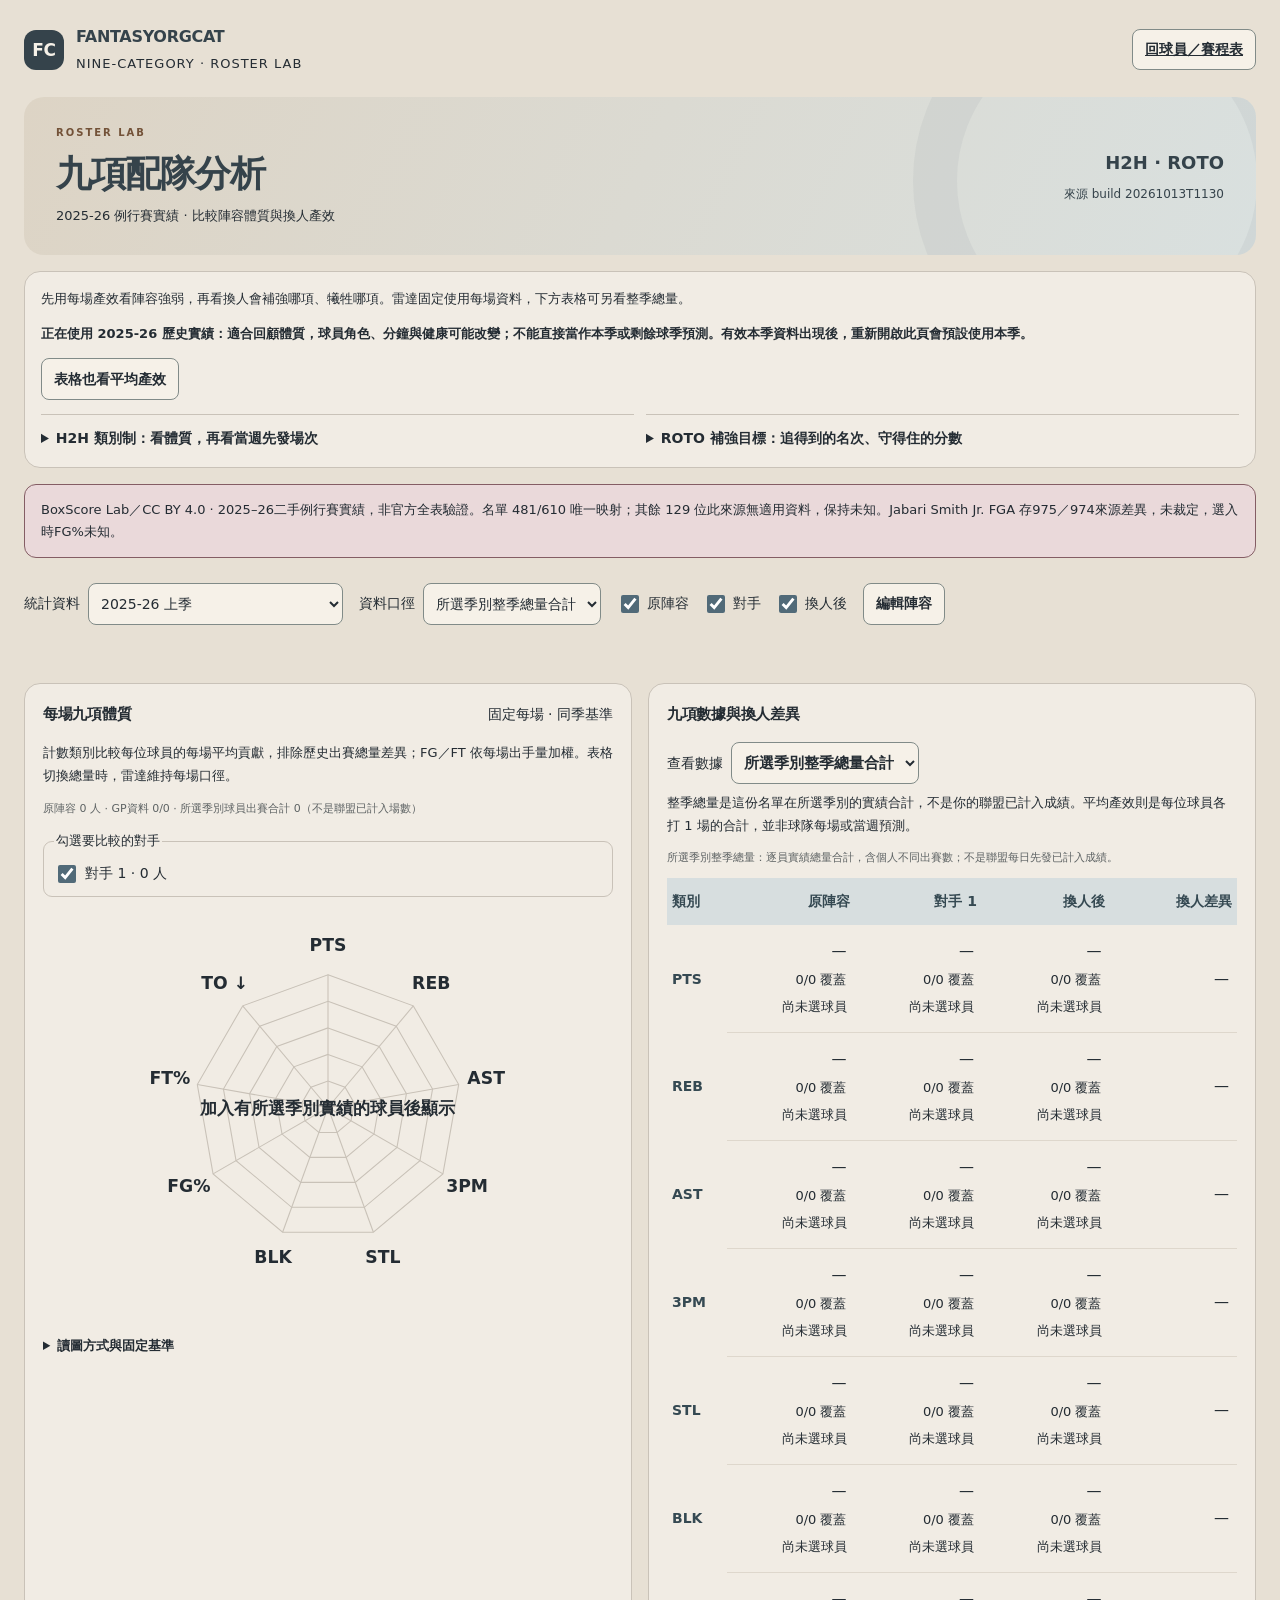
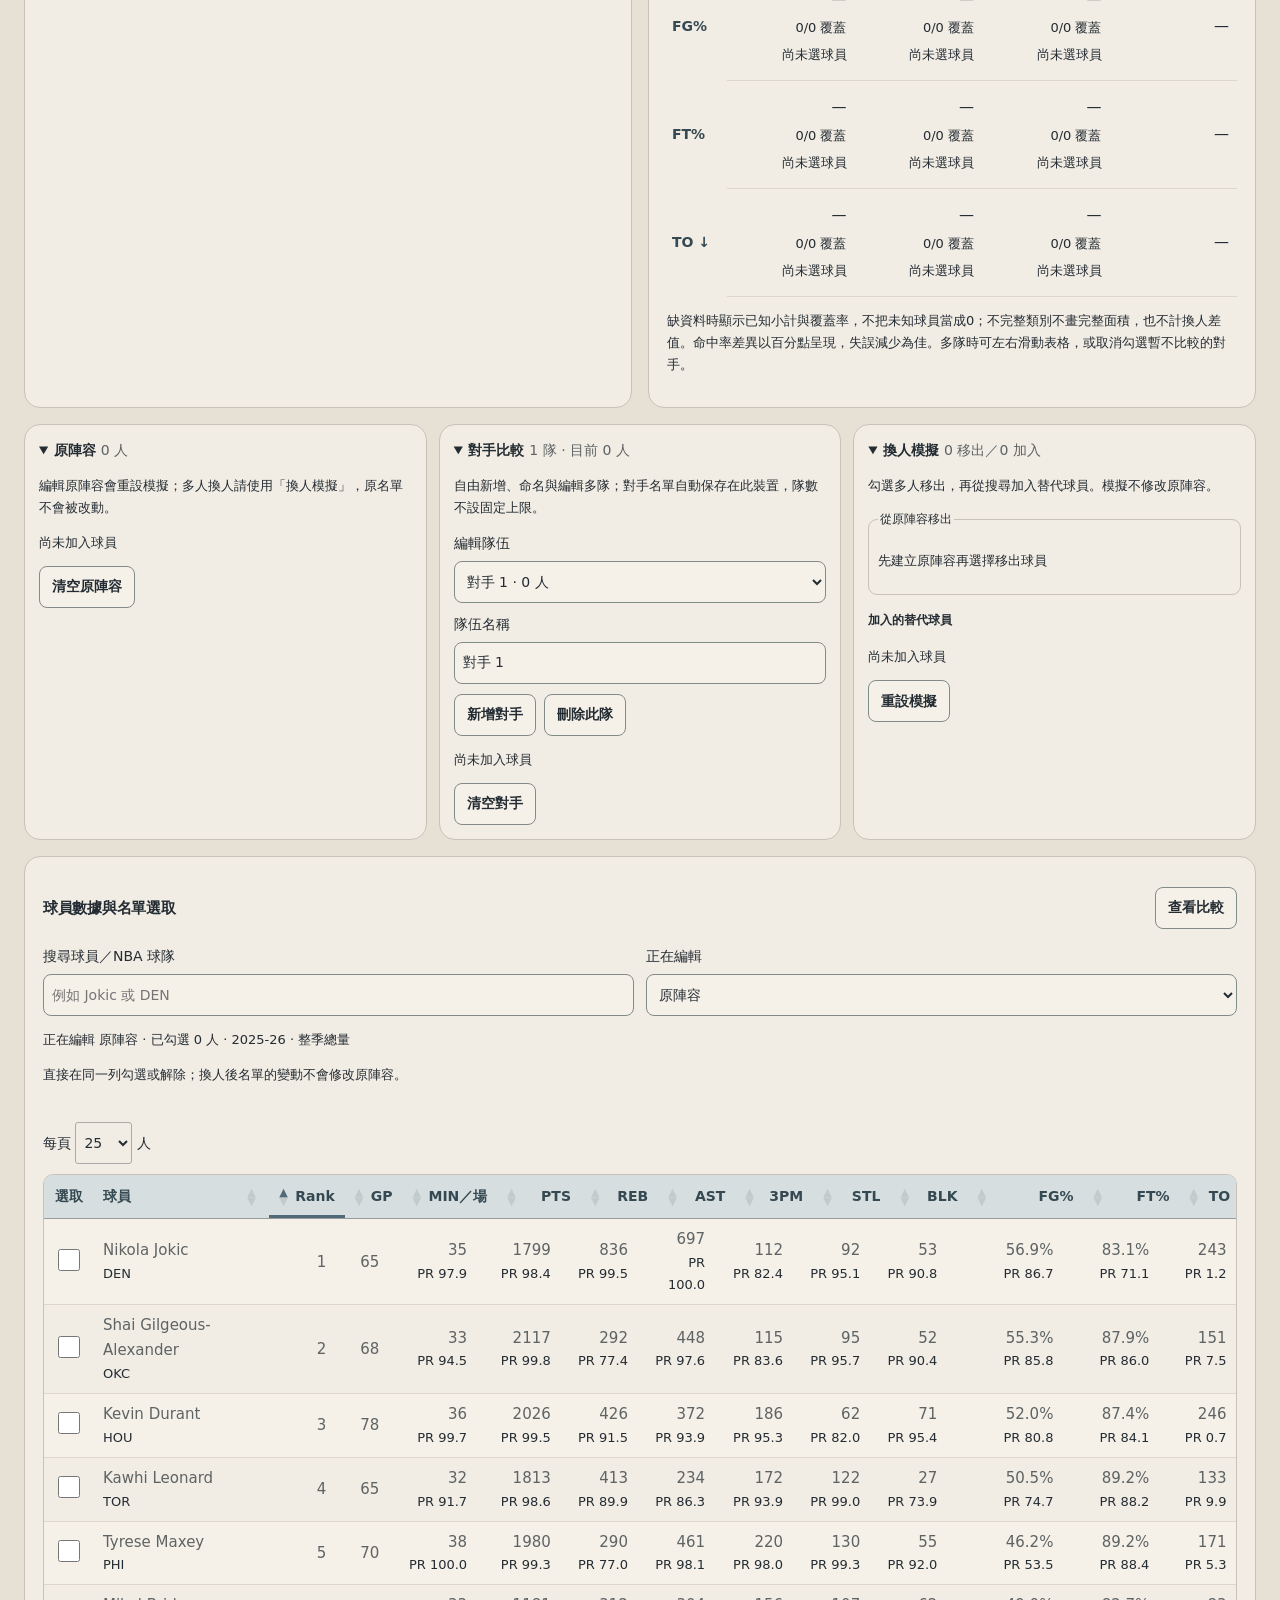
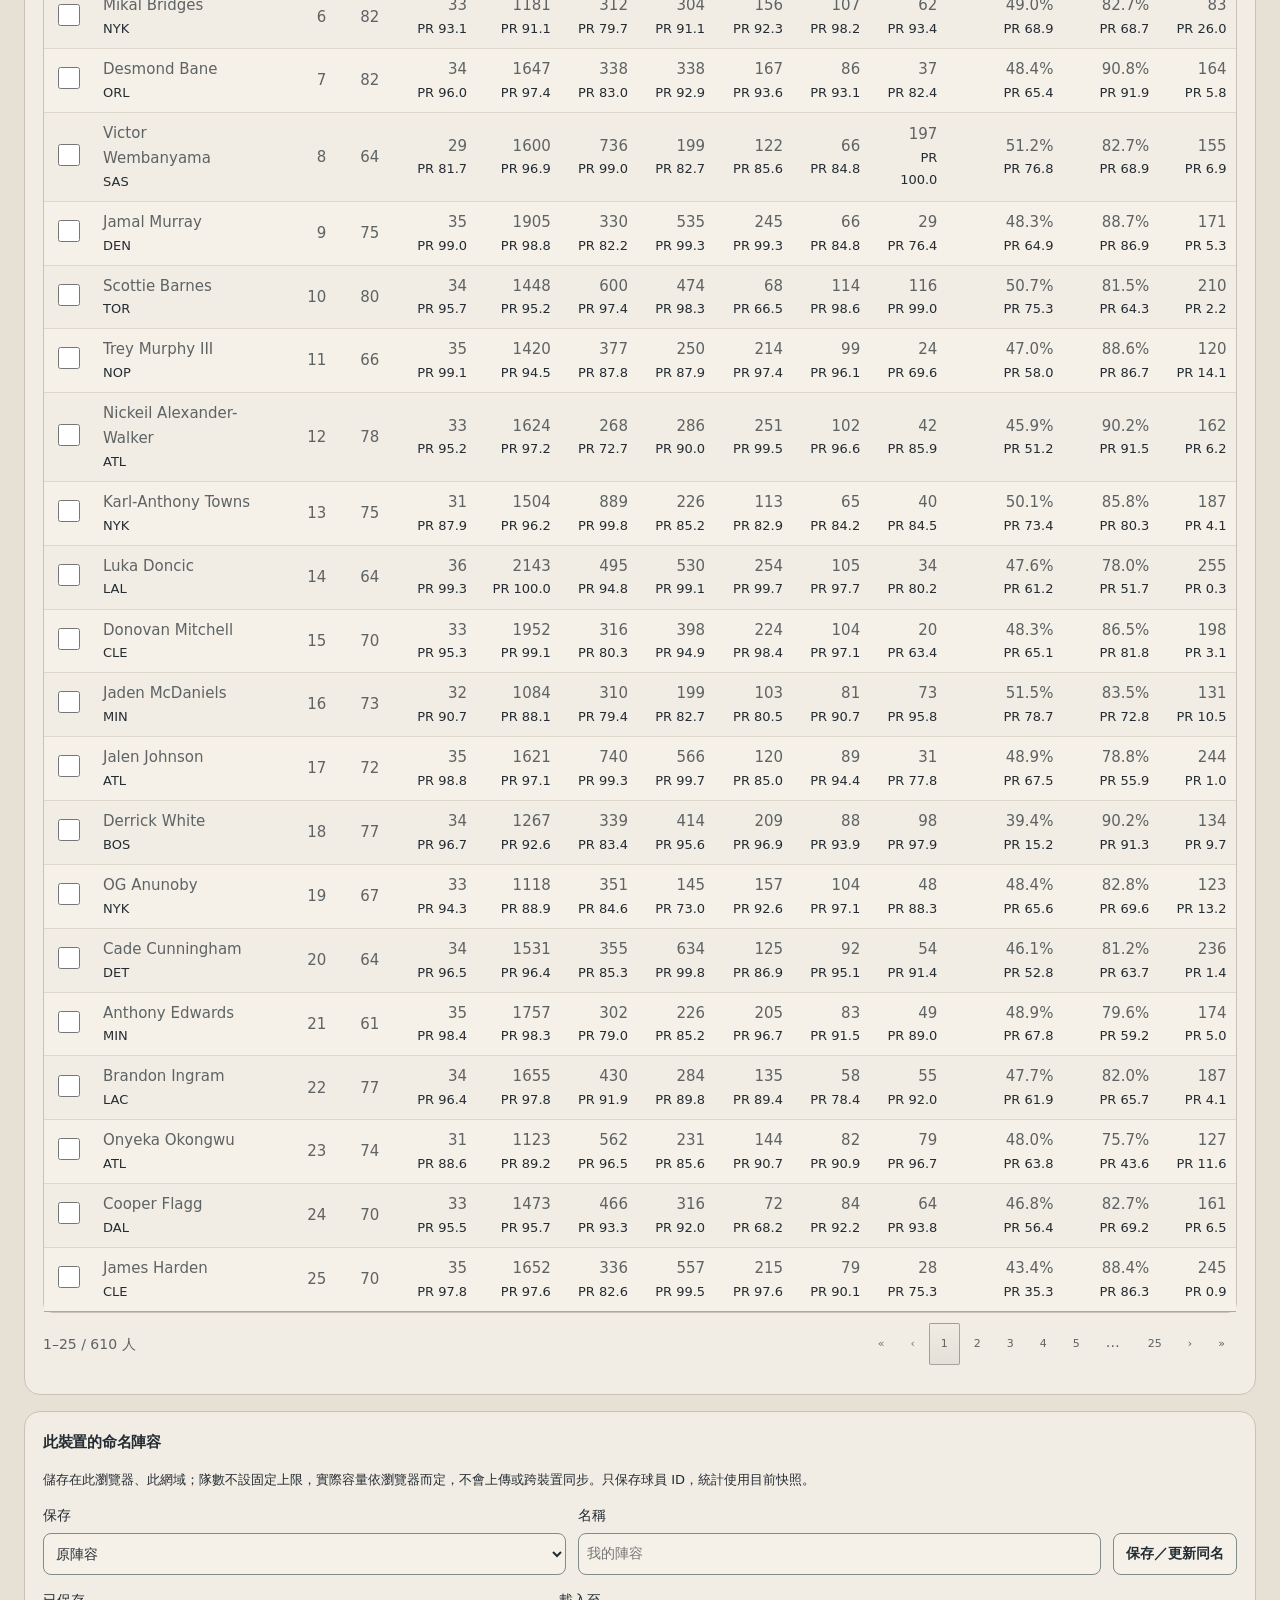
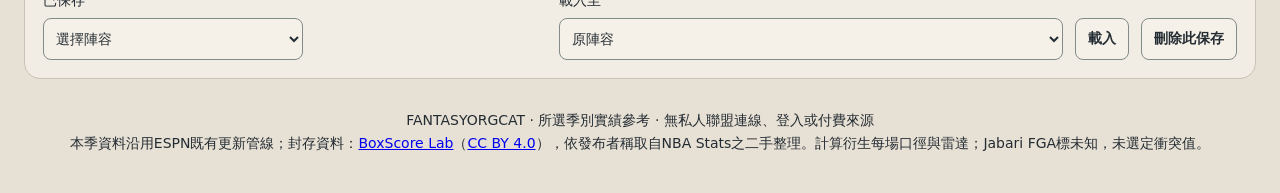
==== roto.html @ 3e36ef76 "Make nine-category roster analysis shared by H2H and ROTO" ====
<!DOCTYPE html>
<html lang="zh-Hant">
<head>
<meta charset="utf-8"><meta name="viewport" content="width=device-width,initial-scale=1">
<meta http-equiv="Content-Security-Policy" content="default-src 'none'; script-src 'self'; style-src 'self'; img-src data:; connect-src 'none'; base-uri 'none'; form-action 'none'">
<title>九項配隊分析 · FantasyOrgCat</title>
<link rel="stylesheet" href="dashboard.css"><link rel="stylesheet" href="roto.css">
<link rel="stylesheet" type="text/css" href="assets/datatables-2.3.7.min.css" integrity="sha384-iRTWPXZquQySBE9K96fgJXUIrnm8TpdtPAbiCNR+qjpP24qFZw9PHFA91JtWy7Ul">
<script type="text/javascript" charset="utf8" src="assets/jquery-3.7.1.min.js" integrity="sha384-1H217gwSVyLSIfaLxHbE7dRb3v4mYCKbpQvzx0cegeju1MVsGrX5xXxAvs/HgeFs" defer></script>
<script type="text/javascript" charset="utf8" src="assets/datatables-2.3.7.min.js" integrity="sha384-Lo2E+ASlyar6zUXt6sPEy5uaDGtDGHXo300rohaW4/AV26JdoLBT9zhcOhV8BtL8" defer></script>
<script src="roto_data.js" defer></script><script src="roto_core.js" defer></script><script src="roto.js" defer></script>
</head>
<body class="roto-page"><main class="container">
<header class="appbar"><a class="brand home-link" href="index.html"><span class="brand-mark">FC</span><span>FANTASYORGCAT<small>NINE-CATEGORY · ROSTER LAB</small></span></a><a href="index.html" class="btn-stat">回球員／賽程表</a></header>
<section class="hero"><div><div class="eyebrow">ROSTER LAB</div><h1>九項配隊分析</h1><p id="period-label">所選季別例行賽實績 · 比較陣容體質與換人產效</p></div><div class="hero-meta"><strong>H2H · ROTO</strong><span id="snapshot-label"></span></div></section>
<section class="analysis-guide" aria-label="H2H 與 ROTO 使用方式"><p>先用每場產效看陣容強弱，再看換人會補強哪項、犧牲哪項。雷達固定使用每場資料，下方表格可另看整季總量。</p><p id="season-context"></p><button id="compare-efficiency" class="btn-stat">表格也看平均產效</button><div class="format-guides"><details><summary>H2H 類別制：看體質，再看當週先發場次</summary><p>平均產效適合找想贏的類別與換人方向。判斷當週勝負，還要依每位球員可排進每日先發的場次累計；FG／FT 必須先累計命中與出手再計算。本頁尚未計算當週先發、賽程與傷停影響。</p></details><details><summary>ROTO 補強目標：追得到的名次、守得住的分數</summary><p>先找「距上一名很近」或「領先下一名很少」的類別，再用換人平均產效評估補強與代價；若聯盟有場次上限，也要看剩餘可計入的先發場數。</p><p>要計算可增加幾分，需要同一時間點的全聯盟各隊累計、FGM／FGA／FTM／FTA，以及剩餘先發場次假設。目前此頁可比較換人方向，尚未提供聯盟名次與 ROTO 積分估算。直接填入聯盟已計入總量即可作為起點，之後估算剩餘先發，無須先重建每日歷史。</p></details></div></section>
<p id="data-warning" class="data-warning" role="status" hidden></p>
<section class="roto-toolbar" aria-label="比較設定"><label>統計資料 <select id="data-period"></select></label><label>資料口徑 <select id="mode"><option value="totals">所選季別整季總量合計</option><option value="perGame">每人 1 場合計</option></select></label><div class="layers"><label><input type="checkbox" id="show-base" checked>原陣容</label><label><input type="checkbox" id="show-opponent" checked>對手</label><label><input type="checkbox" id="show-simulation" checked>換人後</label></div><button id="edit-base" class="btn-stat">編輯陣容</button></section>
<p id="status" role="status" aria-live="polite"></p>
<div class="roto-overview"><section class="radar-card"><div class="player-heading"><h3>每場九項體質</h3><span>固定每場 · 同季基準</span></div><p>計數類別比較每位球員的每場平均貢獻，排除歷史出賽總量差異；FG／FT 依每場出手量加權。表格切換總量時，雷達維持每場口徑。</p><p id="coverage"></p><fieldset class="opponent-layers"><legend>勾選要比較的對手</legend><div id="opponent-layers"></div></fieldset><svg id="radar" viewBox="0 0 460 380" role="img" aria-labelledby="radar-title radar-description"><title id="radar-title">陣容每場九項標準化雷達</title><desc id="radar-description">未知類別留白，不用零填補；實際數據見下方比較表。</desc></svg><div id="legend" class="radar-legend"></div><details class="basis"><summary>讀圖方式與固定基準</summary><p id="basis-label"></p><p>每軸為 50 + 15 × 標準差距，截在 0–100；TO 反向，越少越外側。計數類別先將每位球員總量除以個人 GP，再取陣容成員平均，對照同季完整來源的每場基準。FG／FT 將每位球員命中與出手各除以個人 GP，再合計命中 ÷ 合計出手，不平均球員百分比。基準不隨表格單位、你選的隊伍或換人而改動。</p><p>缺資料時僅顯示已知成員，標為「已知部分」，不當成完整隊伍。這是固定所選季別實績參考尺度，並非球員百分位、真正聯盟 ROTO 積分或預測。人數不等、分鐘與出賽樣本不同時，請一併看表格及覆蓋率。</p></details></section>
<section class="differences-card"><div class="player-heading"><h3>九項數據與換人差異</h3></div><div class="table-mode"><label>查看數據 <select id="table-mode"><option value="totals">所選季別整季總量合計</option><option value="perGame">每人 1 場合計</option></select></label><p>整季總量是這份名單在所選季別的實績合計，不是你的聯盟已計入成績。平均產效則是每位球員各打 1 場的合計，並非球隊每場或當週預測。</p></div><p id="unit-note"></p><div class="category-table"><table><thead id="metrics-head"><tr><th scope="col">類別</th><th scope="col">原陣容</th><th scope="col">對手</th><th scope="col">換人後</th><th scope="col">換人差異</th></tr></thead><tbody id="metrics-body"></tbody></table></div><p class="coverage-note">缺資料時顯示已知小計與覆蓋率，不把未知球員當成0；不完整類別不畫完整面積，也不計換人差值。命中率差異以百分點呈現，失誤減少為佳。多隊時可左右滑動表格，或取消勾選暫不比較的對手。</p></section></div>
<div class="roster-editors">
<details id="base-editor" class="editor" open><summary>原陣容 <span id="base-count"></span></summary><p>編輯原陣容會重設模擬；多人換人請使用「換人模擬」，原名單不會被改動。</p><div id="base-list" class="roster-list"></div><button id="clear-base" class="btn-stat">清空原陣容</button></details>
<details id="opponent-editor" class="editor" open><summary>對手比較 <span id="opponent-count"></span></summary><p>自由新增、命名與編輯多隊；對手名單自動保存在此裝置，隊數不設固定上限。</p><div class="opponent-controls"><label>編輯隊伍 <select id="active-opponent"></select></label><label>隊伍名稱 <input id="opponent-name" maxlength="80"></label><div><button id="add-opponent" class="btn-stat">新增對手</button><button id="delete-opponent" class="btn-stat">刪除此隊</button></div></div><p id="opponents-status" role="status"></p><div id="opponent-list" class="roster-list"></div><button id="clear-opponent" class="btn-stat">清空對手</button></details>
<details id="simulation-editor" class="editor" open><summary>換人模擬 <span id="simulation-count"></span></summary><p>勾選多人移出，再從搜尋加入替代球員。模擬不修改原陣容。</p><fieldset><legend>從原陣容移出</legend><div id="outgoing-list" class="roster-list"></div></fieldset><h4>加入的替代球員</h4><div id="incoming-list" class="roster-list"></div><button id="reset-simulation" class="btn-stat">重設模擬</button></details>
</div>
<section class="player-section search-panel"><div class="picker-controls"><div class="player-heading"><h3>球員數據與名單選取</h3><button id="view-roto-comparison" class="btn-stat">查看比較</button></div><div class="search-controls"><label>搜尋球員／NBA 球隊 <input type="search" id="player-search" placeholder="例如 Jokic 或 DEN" autocomplete="off"></label><label>正在編輯 <select id="add-target"><option value="base">原陣容</option><option value="opponent">對手</option><option value="incoming">換人後名單</option></select></label></div><p id="search-count"></p><p>直接在同一列勾選或解除；換人後名單的變動不會修改原陣容。</p></div><div id="search-results"><table id="roto-player-table"></table></div></section>
<section class="player-section saved-panel"><h3>此裝置的命名陣容</h3><p>儲存在此瀏覽器、此網域；隊數不設固定上限，實際容量依瀏覽器而定，不會上傳或跨裝置同步。只保存球員 ID，統計使用目前快照。</p><p id="storage-warning" role="status" hidden></p><div class="save-controls"><label>保存 <select id="save-target"><option value="base">原陣容</option><option value="opponent">對手</option><option value="simulation">換人後</option></select></label><label>名稱 <input id="roster-name" maxlength="80" placeholder="我的陣容"></label><button id="save-roster" class="btn-stat">保存／更新同名</button></div><div class="load-controls"><label>已保存 <select id="saved-rosters"><option value="">選擇陣容</option></select></label><label>載入至 <select id="load-target"><option value="base">原陣容</option><option value="opponent">目前對手</option><option value="new-opponent">新增為對手隊伍</option></select></label><button id="load-roster" class="btn-stat">載入</button><button id="delete-roster" class="btn-stat">刪除此保存</button></div></section>
<footer class="footer">FANTASYORGCAT · 所選季別實績參考 · 無私人聯盟連線、登入或付費來源<br>本季資料沿用ESPN既有更新管線；封存資料：<a href="https://www.boxscorelab.com/downloads/2025-26-player-season-totals.csv" target="_blank" rel="noopener">BoxScore Lab</a>（<a href="https://creativecommons.org/licenses/by/4.0/" target="_blank" rel="noopener">CC BY 4.0</a>），依發布者稱取自NBA Stats之二手整理。計算衍生每場口徑與雷達；Jabari FGA標未知，未選定衝突值。</footer>
</main></body></html>
---- dashboard.css ----
:root{--bg:#e7e0d4;--panel:#f1ece4;--paper:#f6f1e8;--ink:#35434b;--muted:#5e6364;--line:#c9c2b8;--control-line:#818b88;--accent:#516a78;--accent-hover:#435b69;--accent-soft:#d7e0e1;--warm-ink:#735238;--rose-ink:#845d64;--focus:#856044;--radius:16px}
*{box-sizing:border-box}html{scroll-behavior:smooth}body{margin:0;padding:24px;font-family:Inter,'Segoe UI','Microsoft JhengHei',sans-serif;color:var(--ink);background:var(--bg);font-size:14px}button,input,select{font:inherit;color:inherit}button{cursor:pointer}button:focus-visible,input:focus-visible,select:focus-visible,summary:focus-visible,a:focus-visible{outline:3px solid var(--focus);outline-offset:3px}.container{max-width:1680px;margin:auto}.appbar{display:flex;align-items:center;justify-content:space-between;gap:16px;margin-bottom:22px}.brand{display:flex;align-items:center;gap:12px;font-weight:750;letter-spacing:-.3px}.brand-mark{display:grid;place-items:center;width:40px;height:40px;border-radius:12px;background:var(--ink);color:var(--paper);font-size:17px}.brand small{display:block;color:var(--muted);font-size:11px;font-weight:500;letter-spacing:1px;margin-top:3px}.app-status{font-size:11px;color:var(--muted);text-align:right}.hero{position:relative;overflow:hidden;display:flex;justify-content:space-between;align-items:center;gap:24px;padding:28px 32px;border-radius:20px;background:linear-gradient(115deg,#ddd4c5,#d9e0df);color:var(--ink);margin-bottom:16px}.hero:after{content:'';position:absolute;right:-45px;top:-110px;width:300px;height:300px;border:44px solid #516a7812;border-radius:50%;pointer-events:none}.eyebrow{font-size:10px;letter-spacing:2px;font-weight:700;color:var(--warm-ink);text-transform:uppercase}.hero h1{font-size:clamp(25px,3vw,38px);letter-spacing:-1.3px;line-height:1.2;margin:10px 0}.hero p{color:var(--ink);margin:0;font-size:13px}.hero-meta{position:relative;z-index:1;text-align:right;white-space:nowrap;font-size:12px;color:var(--ink)}.hero-meta strong{display:block;color:var(--ink);font-size:18px;margin-bottom:7px}.metric-grid{display:grid;grid-template-columns:repeat(4,minmax(0,1fr));gap:12px;margin:16px 0}.metric-card{padding:17px 20px;background:var(--panel);border:1px solid var(--line);border-radius:var(--radius)}.metric-card span{display:block;font-size:11px;color:var(--muted);margin-bottom:8px}.metric-card strong{font-size:24px;letter-spacing:-.6px}.metric-card small{font-size:11px;color:var(--muted);margin-left:6px}.data-details{margin:12px 0 18px;border:1px solid var(--line);border-radius:12px;background:#eae4da;font-size:12px;color:var(--muted)}.data-details summary{padding:12px 16px;cursor:pointer;font-weight:600}.data-details p{padding:0 16px;line-height:1.7}.workspace-bar{position:sticky;top:0;z-index:20;display:flex;justify-content:space-between;align-items:center;gap:12px;padding:10px;background:#e7e0d4f5;border-bottom:1px solid var(--line);backdrop-filter:blur(12px);margin-bottom:16px}.tab{display:flex;gap:5px;overflow:auto}.tab button{background:transparent;border:0;white-space:nowrap;color:var(--muted);padding:12px 16px;border-radius:10px;font-size:12px;font-weight:650;transition:.15s}.tab button.active{background:var(--accent);color:var(--paper);box-shadow:0 3px 8px #516a781c}.tab button:hover{background:var(--accent-soft)}.tab button.active:hover{background:var(--accent-hover)}.filter-tools{display:flex;gap:12px;align-items:center;flex-shrink:0}.selection-label{font-size:11px;color:var(--muted)}.global-reset{background:var(--accent);border:0;color:var(--paper);padding:11px 18px;border-radius:10px;font-weight:700;font-size:12px;white-space:nowrap;box-shadow:0 3px 8px #516a781c}.global-reset:hover{background:var(--accent-hover)}.tabcontent{display:none;min-width:0}.team-section,.player-section{background:var(--panel);border:1px solid var(--line);border-radius:var(--radius);padding:18px;margin-bottom:16px;min-width:0;overflow:hidden}h3{margin:0 0 14px;font-size:15px;font-weight:700;letter-spacing:-.3px}h3 small{margin-left:10px;font-size:11px;font-weight:400;color:var(--muted)}.schedule-scroll{max-height:330px;overflow:auto;border-radius:10px;border:1px solid var(--line);background:var(--paper)}.team-section table{font-size:12px}.team-section thead{position:sticky;top:0;z-index:2}.team-row{cursor:pointer}.team-row:hover{background:#e2e8e6!important}.team-row.selected{background:var(--accent-soft)!important;box-shadow:inset 3px 0 var(--accent)}.player-heading{display:flex;align-items:center;justify-content:space-between;gap:12px;margin-bottom:16px}.player-heading h3{margin:0}.player-heading span{font-size:11px;color:var(--muted)}.controls{display:flex;flex-wrap:wrap;align-items:center;gap:6px;margin-bottom:16px;padding-bottom:15px;border-bottom:1px solid var(--line)}.btn-stat{padding:8px 12px;border:1px solid var(--control-line);background:var(--paper);color:var(--muted);border-radius:8px;font-size:11px;white-space:nowrap}.btn-stat.active{background:var(--accent-soft);color:#354d5a;border-color:var(--accent);font-weight:650}.btn-reset{margin-left:auto;padding:8px 12px;border:1px solid var(--control-line);background:var(--paper);color:var(--ink);border-radius:8px;font-size:11px}.btn-reset:hover{background:#e7dfd4}.controls>span{color:var(--muted);font-size:10px}.legend{display:flex;flex-wrap:wrap;align-items:center;gap:10px;color:var(--muted);font-size:11px;margin:14px 0}.dot{height:8px;width:8px;border-radius:50%;display:inline-block;margin-right:4px}.legend b{color:var(--ink);font-weight:600}table{width:100%;border-collapse:collapse;font-size:12px}th{background:#d7dedf;color:#354952;padding:11px 9px;text-align:left;font-size:11px;font-weight:650;white-space:nowrap}td{padding:9px 8px;border-bottom:1px solid #ded7cc;vertical-align:middle}table.dataTable tbody tr{background:var(--paper)}table.dataTable tbody tr:nth-child(even){background:var(--panel)}table.dataTable thead>tr>th{border-bottom:1px solid var(--line)}table.dataTable tbody td:first-child{min-width:140px}.matchup{min-width:64px;max-width:110px;font-size:11px;border:1px solid #35434b18;line-height:1.35!important}.matchup small{font-size:9px;font-weight:500;opacity:1}.player-section .dt-layout-row{gap:12px;font-size:11px;color:var(--muted)}div.dt-container div.dt-layout-row{margin:12px 0}div.dt-container .dt-input{border:1px solid var(--control-line);border-radius:7px;background:var(--paper);padding:7px 9px;color:var(--ink)}div.dt-container .dt-paging .dt-paging-button{border-radius:7px;font-size:11px}div.dt-container .dt-paging .dt-paging-button.current{background:var(--accent-soft);border-color:var(--accent);color:#354d5a!important}.dt-scroll{border:1px solid var(--line);border-radius:10px;overflow:hidden}.dt-scroll-body{background:var(--paper)}hr{display:none}.footer{color:var(--muted);font-size:10px;text-align:center;padding:14px}
@media(max-width:1000px){body{padding:16px}.workspace-bar{flex-wrap:wrap}.tab{width:100%}.filter-tools{width:100%;justify-content:space-between}.hero{padding:24px}.metric-card{padding:14px}.metric-card strong{font-size:20px}}
@media(max-width:600px){body{padding:10px;font-size:12px}.appbar{margin:8px 2px 16px}.brand{font-size:12px}.app-status{max-width:130px;font-size:10px}.hero{padding:22px;display:block;border-radius:16px}.hero-meta{text-align:left;margin-top:18px;font-size:11px}.hero-meta strong{display:inline;font-size:13px;margin-right:8px}.metric-grid{grid-template-columns:repeat(2,minmax(0,1fr));gap:8px}.metric-card{padding:13px 15px}.metric-card strong{font-size:21px}.workspace-bar{padding:8px 0}.tab button{padding:10px 12px}.team-section,.player-section{padding:12px;border-radius:12px}.schedule-scroll{max-height:280px}.player-heading{align-items:flex-start}.player-heading span{font-size:10px}.controls{gap:5px}.controls>span{margin-left:5px!important}.btn-stat{padding:8px 10px}.btn-reset{margin-left:0}.legend{font-size:10px;gap:7px}.selection-label{font-size:10px}.global-reset{padding:10px 15px}.data-details{margin-bottom:10px}div.dt-container div.dt-layout-row:not(.dt-layout-table){display:flex;flex-wrap:wrap;justify-content:space-between;gap:10px}div.dt-container div.dt-layout-row:not(.dt-layout-table) .dt-layout-cell{text-align:left;margin:0}.dt-search input{max-width:170px}}

.season-picker{display:flex;align-items:center;gap:8px;color:var(--muted);font-size:11px;flex-shrink:0}.season-picker select{max-width:290px;border:1px solid var(--control-line);border-radius:9px;background:var(--paper);color:var(--ink);padding:10px;font-size:11px}.season-picker select.active{border-color:var(--accent);background:var(--accent-soft)}.workspace-bar .tab{flex:1;min-width:0}.season-picker select:focus-visible{outline:3px solid var(--focus);outline-offset:2px}#season-week-heading{margin:16px 0}#season-week-empty{font-size:12px;color:var(--muted)}@media(max-width:1200px){.workspace-bar{flex-wrap:wrap}.workspace-bar .tab{flex-basis:100%}.season-picker{flex:1}}@media(max-width:600px){.season-picker{width:100%;min-width:0}.season-picker select{flex:1;min-width:0;max-width:none}}

[hidden]{display:none!important}.pick-controls{margin-top:7px;font-size:11px;color:var(--muted)}.pick-controls label{display:flex;align-items:center;gap:4px;cursor:pointer}.pick-controls input{width:15px;height:15px;accent-color:var(--accent)}#comparison-meta{font-size:11px;color:var(--muted);line-height:1.7}.comparison-scroll{overflow:auto;border:1px solid var(--line);border-radius:10px}.comparison-scroll table{min-width:1700px}.comparison-scroll small{display:block;color:var(--muted);font-size:10px}.comparison-scroll td:first-child{min-width:170px}.comparison-scroll td:first-child button{display:block;margin-top:6px}.comparison-matchup{min-width:90px}#comparison-head button{border:0;background:transparent;padding:0;color:inherit;font-weight:700}#comparison-panel select{border:1px solid var(--control-line);border-radius:8px;background:var(--paper);padding:7px}

.comparison-scroll th:first-child,.comparison-scroll td:first-child{position:sticky;left:0;background:var(--panel);z-index:1}.comparison-scroll th:first-child{background:#d7dedf;z-index:2}

.period-tools{padding:14px 16px;margin-bottom:14px;background:var(--panel);border:1px solid var(--line);border-radius:12px;font-size:12px;line-height:1.6}.period-tools p{margin:6px 0;color:var(--muted)}.period-inputs{display:flex;gap:12px;flex-wrap:wrap;align-items:end}.period-inputs label{display:grid;gap:4px;min-width:0}.period-inputs input{max-width:100%;padding:8px;border:1px solid var(--control-line);border-radius:8px;background:var(--paper);color:var(--ink)}.period-tools details{margin-top:8px}.period-tools summary{cursor:pointer;font-weight:650}.period-tools #period-error{color:#885058}.game-time{display:block;max-width:120px;font-size:10px;color:var(--muted);line-height:1.4;margin-top:4px}.period-tools #schedule-freshness{font-size:11px}.period-tools ul{padding-left:20px}.period-tools .schedule-scroll{margin-top:10px}@media(max-width:600px){.period-inputs{gap:8px}.period-inputs label{flex:1;min-width:120px}.period-tools{padding:12px}}

.workspace-bar{flex-wrap:wrap;margin-bottom:10px}.platform-switch{display:flex;gap:6px;flex-shrink:0}.platform-button{min-height:44px;padding:10px 18px;border:1px solid var(--control-line);border-radius:10px;background:var(--paper);color:var(--ink);font-size:12px;font-weight:700}.platform-button.active{background:var(--accent);border-color:var(--accent);color:var(--paper)}.platform-button:disabled{cursor:default;color:var(--muted);background:#ded9d1}.platform-button small{display:block;font-size:9px;font-weight:500}.workspace-bar .season-picker{flex:1;min-width:0}.season-picker select{flex:1;min-width:0;max-width:none;min-height:44px}.platform-note{flex-basis:100%;margin:0 2px;font-size:11px;line-height:1.5;color:var(--muted)}#schedule-extras .tab{margin:8px 0}.period-tools details:first-child{margin-top:0}#custom-period-heading{line-height:1.6}@media(max-width:600px){.platform-switch{width:100%;display:grid;grid-template-columns:repeat(3,minmax(0,1fr))}.platform-button{padding:8px}.workspace-bar .filter-tools{width:100%;min-height:44px}.platform-note{font-size:10px}.season-picker select{font-size:10px}.period-inputs button{min-height:44px}}

/* Interaction states share the muted blue palette; labels and ranks carry meaning. */
.team-games-sort{border:0;background:transparent;padding:0;min-height:28px;color:inherit;font:inherit;font-weight:650;white-space:nowrap}.team-games-sort [data-games-sort-arrow]{color:var(--accent);margin-left:4px}.team-games-sort:disabled{cursor:default;color:var(--muted)}.team-section table.dataTable thead th[aria-sort="none"]{box-shadow:none}
#comparison-head button[aria-label*="目前"]{color:var(--accent);text-decoration:underline;text-underline-offset:3px}#comparison-head button[aria-label*="目前升序"]:after{content:' ↑'}#comparison-head button[aria-label*="目前降序"]:after{content:' ↓'}
.platform-button:not(:disabled):not(.active):hover,.btn-stat:not(.active):hover{background:#e2e8e6;border-color:var(--accent)}.platform-button.active:hover{background:var(--accent-hover)}.platform-button:disabled{color:#555d62;border-style:dashed}.btn-stat.active,.season-picker select.active{box-shadow:inset 0 -2px var(--accent)}.metric-card:nth-child(2) strong{color:var(--warm-ink)}.metric-card:nth-child(4) strong{color:var(--rose-ink)}table.dataTable thead th[aria-sort]{box-shadow:inset 0 -3px var(--accent)}table.dataTable thead>tr>th.dt-ordering-asc span.dt-column-order:before,table.dataTable thead>tr>th.dt-ordering-desc span.dt-column-order:after{color:var(--accent);opacity:1}div.dt-container .dt-paging .dt-paging-button:hover{background:var(--accent)!important;border-color:var(--accent)!important;color:var(--paper)!important}div.dt-container .dt-paging .dt-paging-button.disabled{color:#555d62!important;background:transparent!important}.matchup small{color:var(--ink)}

/* Page scrolling keeps the original DataTables header below the responsive navigation. */
.player-section,.player-section .dt-scroll{overflow:visible}
.player-section .dt-scroll-head{position:sticky!important;top:var(--workspace-height,0px);z-index:10;background:#d7dedf;border-radius:9px 9px 0 0}
.schedule-scroll thead{position:sticky;top:0;z-index:2}

.roto-link{display:inline-block;color:var(--accent);font-size:11px;margin-top:4px;text-underline-offset:3px}
---- roto.css ----
.roto-page .container{max-width:1260px}.home-link{text-decoration:none;color:var(--ink)}.roto-page .hero h1{font-size:clamp(25px,4vw,36px)}.roto-page button,.roto-page select,.roto-page input:not([type=checkbox]){min-height:42px}.roto-page input,.roto-page select{border:1px solid var(--control-line);border-radius:8px;background:var(--paper);padding:8px;max-width:100%}.roto-page input[type=checkbox]{accent-color:var(--accent);width:18px;height:18px}.data-warning{padding:14px 16px;border:1px solid var(--rose-ink);border-radius:12px;background:#ead9da;color:#69444b;line-height:1.7}.roto-toolbar{display:flex;flex-wrap:wrap;align-items:center;gap:16px;padding:12px 0}.roto-toolbar>label{display:flex;gap:8px;align-items:center}.layers{display:flex;gap:14px;flex-wrap:wrap}.layers label{display:flex;align-items:center;gap:5px}#status{min-height:20px;color:var(--accent);line-height:1.6}.roto-overview{display:grid;grid-template-columns:1fr 1fr;gap:16px;margin:12px 0}.radar-card,.differences-card,.editor{min-width:0;background:var(--panel);border:1px solid var(--line);border-radius:16px;padding:18px}.radar-card svg{width:100%;height:auto;max-height:410px;display:block}.radar-card #coverage,.differences-card #unit-note,.coverage-note{font-size:11px;line-height:1.7;color:var(--muted)}.radar-legend{display:flex;flex-wrap:wrap;gap:12px;line-height:1.6;font-size:12px}.radar-legend span:before{content:'';display:inline-block;width:16px;height:3px;margin-right:6px;background:var(--series)}.basis{margin-top:16px;font-size:11px;line-height:1.7;color:var(--muted)}.basis summary{cursor:pointer;font-weight:650}.category-table{width:100%;overflow:auto}.category-table table{table-layout:fixed;font-size:12px}.category-table th,.category-table td{padding:12px 5px;text-align:right;word-break:break-word;white-space:normal}.category-table th:first-child,.category-table td:first-child{text-align:left;width:15%}.category-table td small{display:block;font-size:9px;color:var(--muted);line-height:1.5;margin-top:3px}.delta-good{color:#3d6267}.delta-bad{color:#845d64}.roster-editors{display:grid;grid-template-columns:repeat(3,minmax(0,1fr));gap:12px;margin:16px 0}.editor{padding:14px}.editor summary{cursor:pointer;font-size:13px;font-weight:700;line-height:1.6}.editor summary span{color:var(--muted);font-weight:400}.editor p,.saved-panel p{font-size:11px;color:var(--muted);line-height:1.7}.editor fieldset{border:1px solid var(--line);border-radius:9px;margin:12px 0;padding:9px}.editor legend,.editor h4{font-size:12px}.roster-list{display:grid;gap:8px;margin:12px 0}.roster-item{display:flex;gap:8px;align-items:center;justify-content:space-between;border-bottom:1px solid var(--line);padding:8px 0;min-width:0}.roster-item>span,.roster-item label{min-width:0;overflow-wrap:anywhere;font-size:12px;line-height:1.5}.roster-item label{display:flex;gap:6px;align-items:center}.roster-item small{display:block;font-size:10px;color:var(--muted)}.roster-item button{flex-shrink:0}.search-controls,.save-controls,.load-controls{display:flex;flex-wrap:wrap;gap:12px;align-items:end}.search-controls label,.save-controls label,.load-controls label{display:grid;gap:6px;font-size:12px;min-width:0}.search-controls label:first-child{flex:1;min-width:170px}.search-results{display:grid;grid-template-columns:repeat(3,minmax(0,1fr));gap:10px;margin:12px 0}.search-result{background:var(--paper);border:1px solid var(--line);border-radius:10px;padding:12px;display:flex;align-items:center;gap:10px;justify-content:space-between}.search-result>span{min-width:0;font-size:12px;overflow-wrap:anywhere}.search-result small{display:block;font-size:10px;color:var(--muted);line-height:1.5;margin-top:4px}.search-result button{flex-shrink:0}.save-controls{margin-bottom:14px}#storage-warning{color:var(--rose-ink)}#saved-rosters{max-width:260px}.roto-page button:disabled{cursor:default;opacity:.65}
@media(max-width:850px){.roto-overview{grid-template-columns:1fr}.roster-editors{grid-template-columns:1fr}.search-results{grid-template-columns:repeat(2,minmax(0,1fr))}.radar-card svg{max-height:360px}}
@media(max-width:600px){.roto-page .appbar{gap:8px}.roto-page .appbar .brand{font-size:11px}.roto-page .appbar>a.btn-stat{font-size:10px;padding:8px}.roto-page .hero{padding:20px}.roto-toolbar{gap:10px}.layers{width:100%;justify-content:space-between;font-size:12px}.radar-card,.differences-card{padding:12px}.radar-card svg{max-height:315px}.radar-card .player-heading span{font-size:10px}.roto-overview{gap:10px}.category-table table{font-size:11px}.category-table th,.category-table td{padding:10px 3px}.category-table td small{font-size:9px}.search-results{grid-template-columns:1fr}.save-controls label,.load-controls label{flex:1;min-width:125px}.save-controls button,.load-controls button{min-height:44px}.radar-legend{font-size:11px;gap:8px}.editor summary{min-height:28px}.roto-page .player-section{overflow:hidden}}


.opponent-layers{border:1px solid var(--line);border-radius:9px;padding:10px;margin:12px 0;font-size:12px}.opponent-layers legend{font-size:11px;color:var(--muted)}#opponent-layers{display:flex;flex-wrap:wrap;gap:10px 16px}#opponent-layers label{display:flex;align-items:center;gap:6px;min-width:0;overflow-wrap:anywhere}.opponent-controls{display:grid;gap:10px;margin:12px 0}.opponent-controls label{display:grid;gap:6px;font-size:12px}.opponent-controls input,.opponent-controls select{width:100%;min-width:0}.opponent-controls>div{display:flex;gap:8px;flex-wrap:wrap}.category-table th:first-child,.category-table td:first-child{width:60px}.category-table th:not(:first-child){min-width:85px}#opponents-status{overflow-wrap:anywhere}

.category-table th:first-child{position:sticky;left:0;z-index:1;background:var(--panel)}.category-table thead th:first-child{background:#d7dedf}

/* Readable CJK sans-serif typography on desktop and mobile. */
.roto-page{font-family:system-ui,-apple-system,'Noto Sans TC','Noto Sans CJK TC','PingFang TC','Microsoft JhengHei','Heiti TC',sans-serif;font-size:16px;font-weight:500;line-height:1.65;color:#242c33}
.roto-page p,.roto-page small,.roto-page .basis,.roto-page .radar-legend,.roto-page .editor p,.roto-page .saved-panel p,.roto-page .category-table td small{font-size:13px;font-weight:500;line-height:1.7;color:#242c33}
.roto-page .category-table table{font-size:15px;font-variant-numeric:tabular-nums}.roto-page .category-table th{font-size:14px;font-weight:700}.roto-page .category-table td{font-size:15px;padding:14px 8px}.roto-page .category-table td small{margin-top:5px}
.roto-page .player-heading span,.roto-page .roster-item>span,.roto-page .search-result>span,.roto-page label,.roto-page .editor summary,.roto-page .btn-stat,.roto-page .footer{font-size:14px;color:#242c33}.roto-page .editor summary,.roto-page .btn-stat{font-weight:650}
.roto-page #radar text{font-family:inherit;font-size:16px;font-weight:600;fill:#242c33}.roto-page .opponent-layers legend{font-size:13px;color:#242c33}
.table-mode{display:flex;flex-wrap:wrap;align-items:center;gap:8px;margin:12px 0}.table-mode label{display:flex;flex-wrap:wrap;align-items:center;gap:8px}.roto-page #table-mode{font-size:15px;font-weight:600}.roto-page .table-mode p{margin:0;width:100%}
@media(max-width:600px){.roto-page{font-size:15px}.roto-page .category-table td{font-size:14px;padding:12px 7px}.roto-page .category-table th{font-size:13px}.roto-page .radar-legend{font-size:13px}.roto-page .table-mode label{width:100%}.roto-page #table-mode{width:100%}}

@media(max-width:600px){.roto-page #radar text{font-size:19px}}

/* Original player-table interaction, with no vertical inner scroll. */
.roto-page .search-panel,.roto-page .search-panel .dt-scroll{overflow:visible}.roto-page #search-results{display:block;min-width:0;margin:0}.roto-page .picker-controls{position:sticky;top:0;z-index:20;background:var(--panel);padding:12px 0}.roto-page .search-panel .dt-scroll-head{position:sticky!important;top:var(--roto-picker-height,0px);z-index:10;background:#d7dedf}.roto-page #roto-player-table{font-size:15px}.roto-page #roto-player-table small{display:block;font-size:13px}.roto-page #roto-player-table input{width:22px;height:22px}.roto-page .search-panel .dt-layout-row{font-size:14px}.roto-page .search-panel .dt-paging button{min-width:42px}.roto-page .search-panel .dt-scroll-head th{font-size:14px}
.roto-page .search-controls input,.roto-page .search-controls select,.roto-page .save-controls input,.roto-page .save-controls select,.roto-page .load-controls select{width:100%;min-width:0}.roto-page .save-controls label,.roto-page .load-controls label{flex:1;min-width:150px}.roto-page .search-controls label{flex:1;min-width:150px}
.roto-page .search-panel table.dataTable tbody td:first-child{min-width:48px;position:sticky;left:0;z-index:1;background:var(--paper)}.roto-page .search-panel table.dataTable tbody tr:nth-child(even) td:first-child{background:var(--panel)}.roto-page .search-panel .dt-scroll-head th:first-child{position:sticky;left:0;z-index:2;background:#d7dedf}.roto-page .search-panel table.dataTable tbody td:nth-child(2){min-width:160px}

.analysis-guide{background:var(--panel);border:1px solid var(--line);border-radius:16px;padding:16px;margin:16px 0}.analysis-guide>p:first-child{margin-top:0}.analysis-guide #season-context{font-weight:650}.format-guides{display:grid;grid-template-columns:repeat(2,minmax(0,1fr));gap:12px;margin-top:14px}.format-guides details{min-width:0;border-top:1px solid var(--line);padding-top:12px}.format-guides summary{cursor:pointer;font-size:14px;font-weight:650}.format-guides p{margin-bottom:0}
@media(max-width:600px){.format-guides{grid-template-columns:1fr}.analysis-guide{padding:12px}.roto-page .brand small{overflow-wrap:anywhere}}
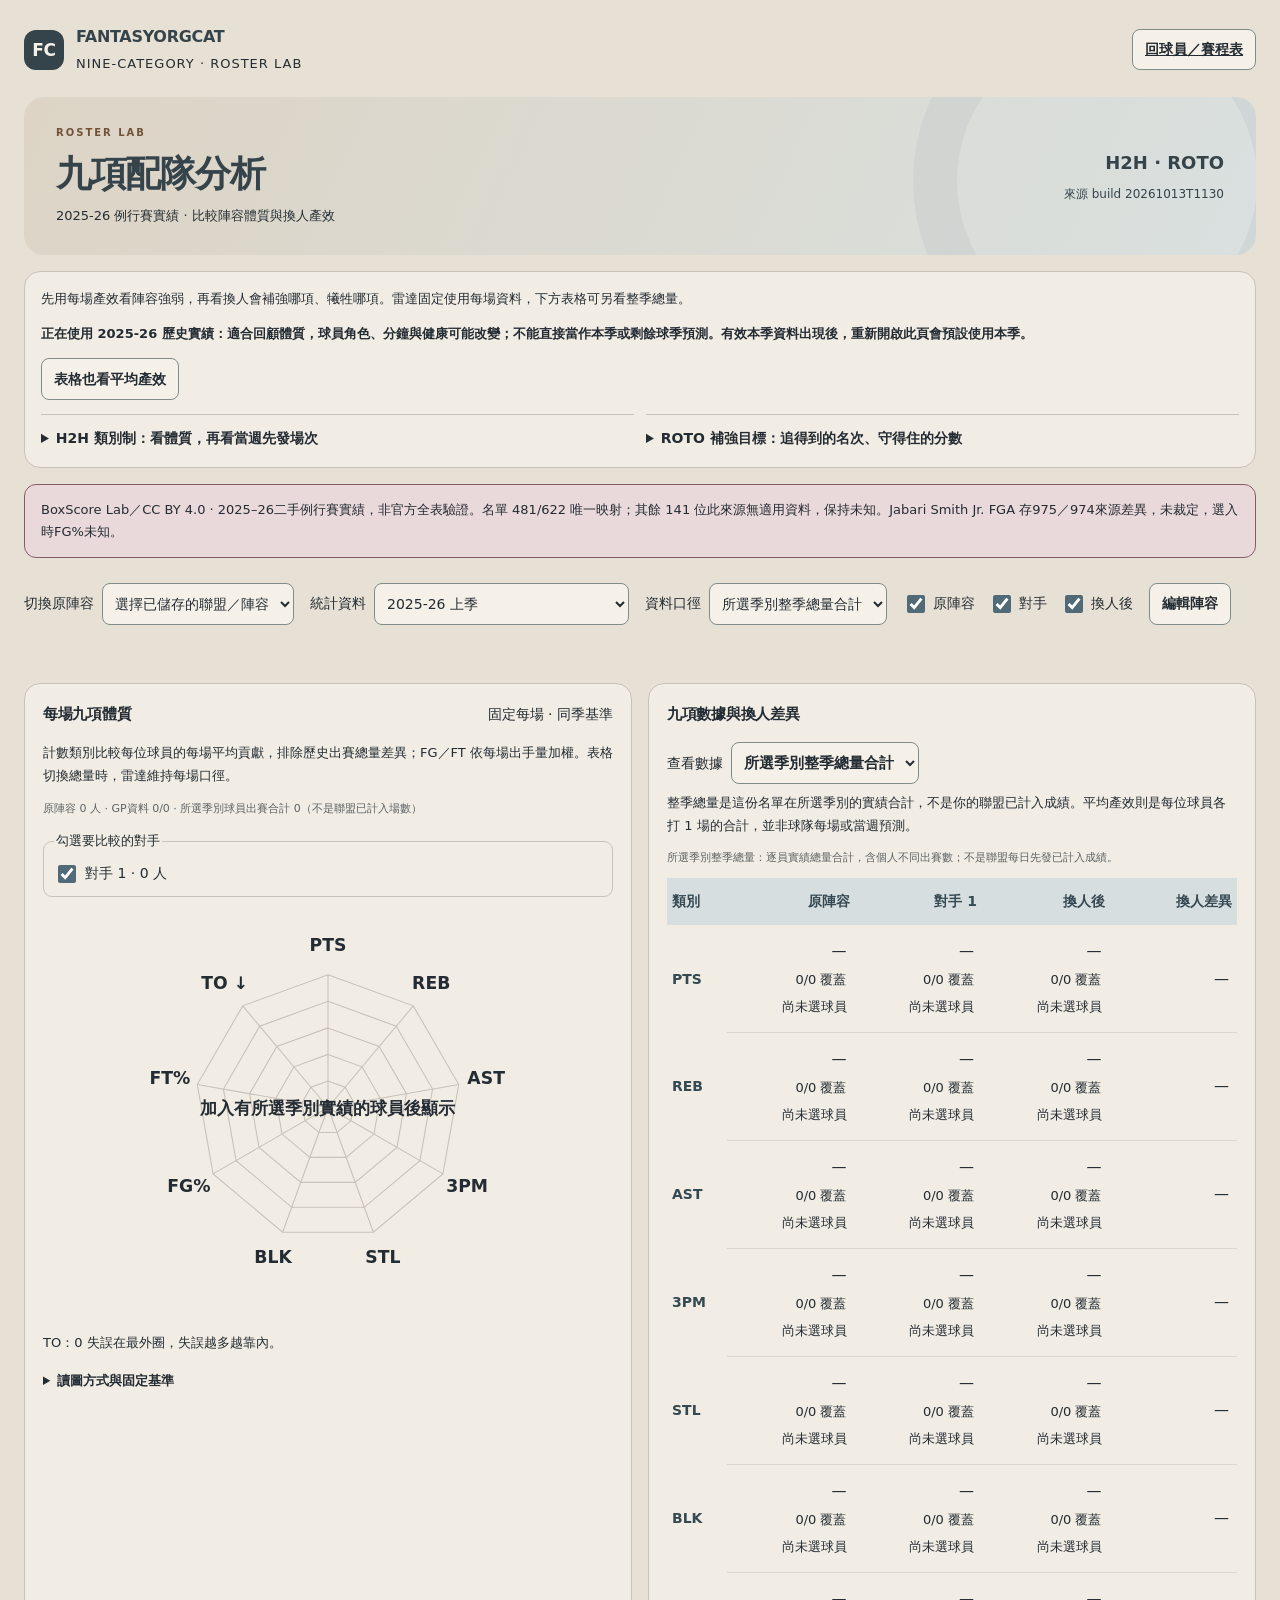
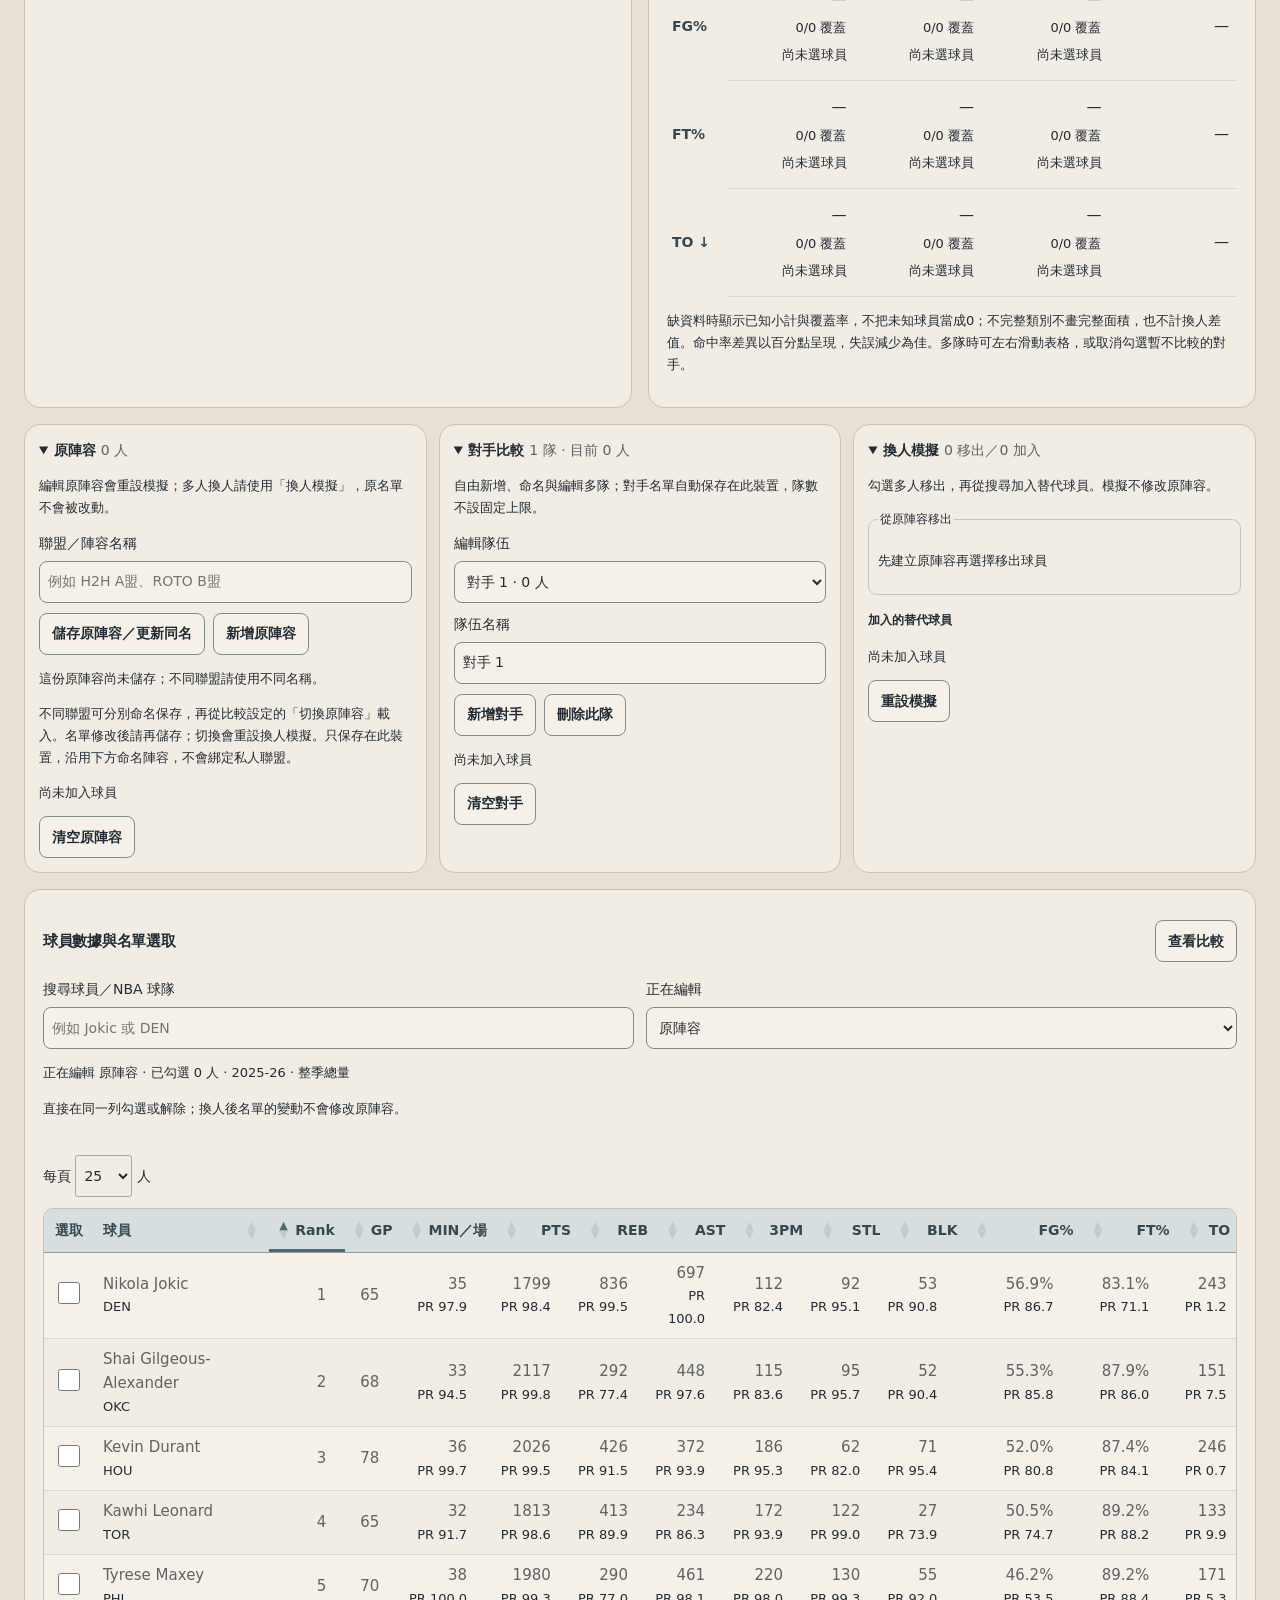
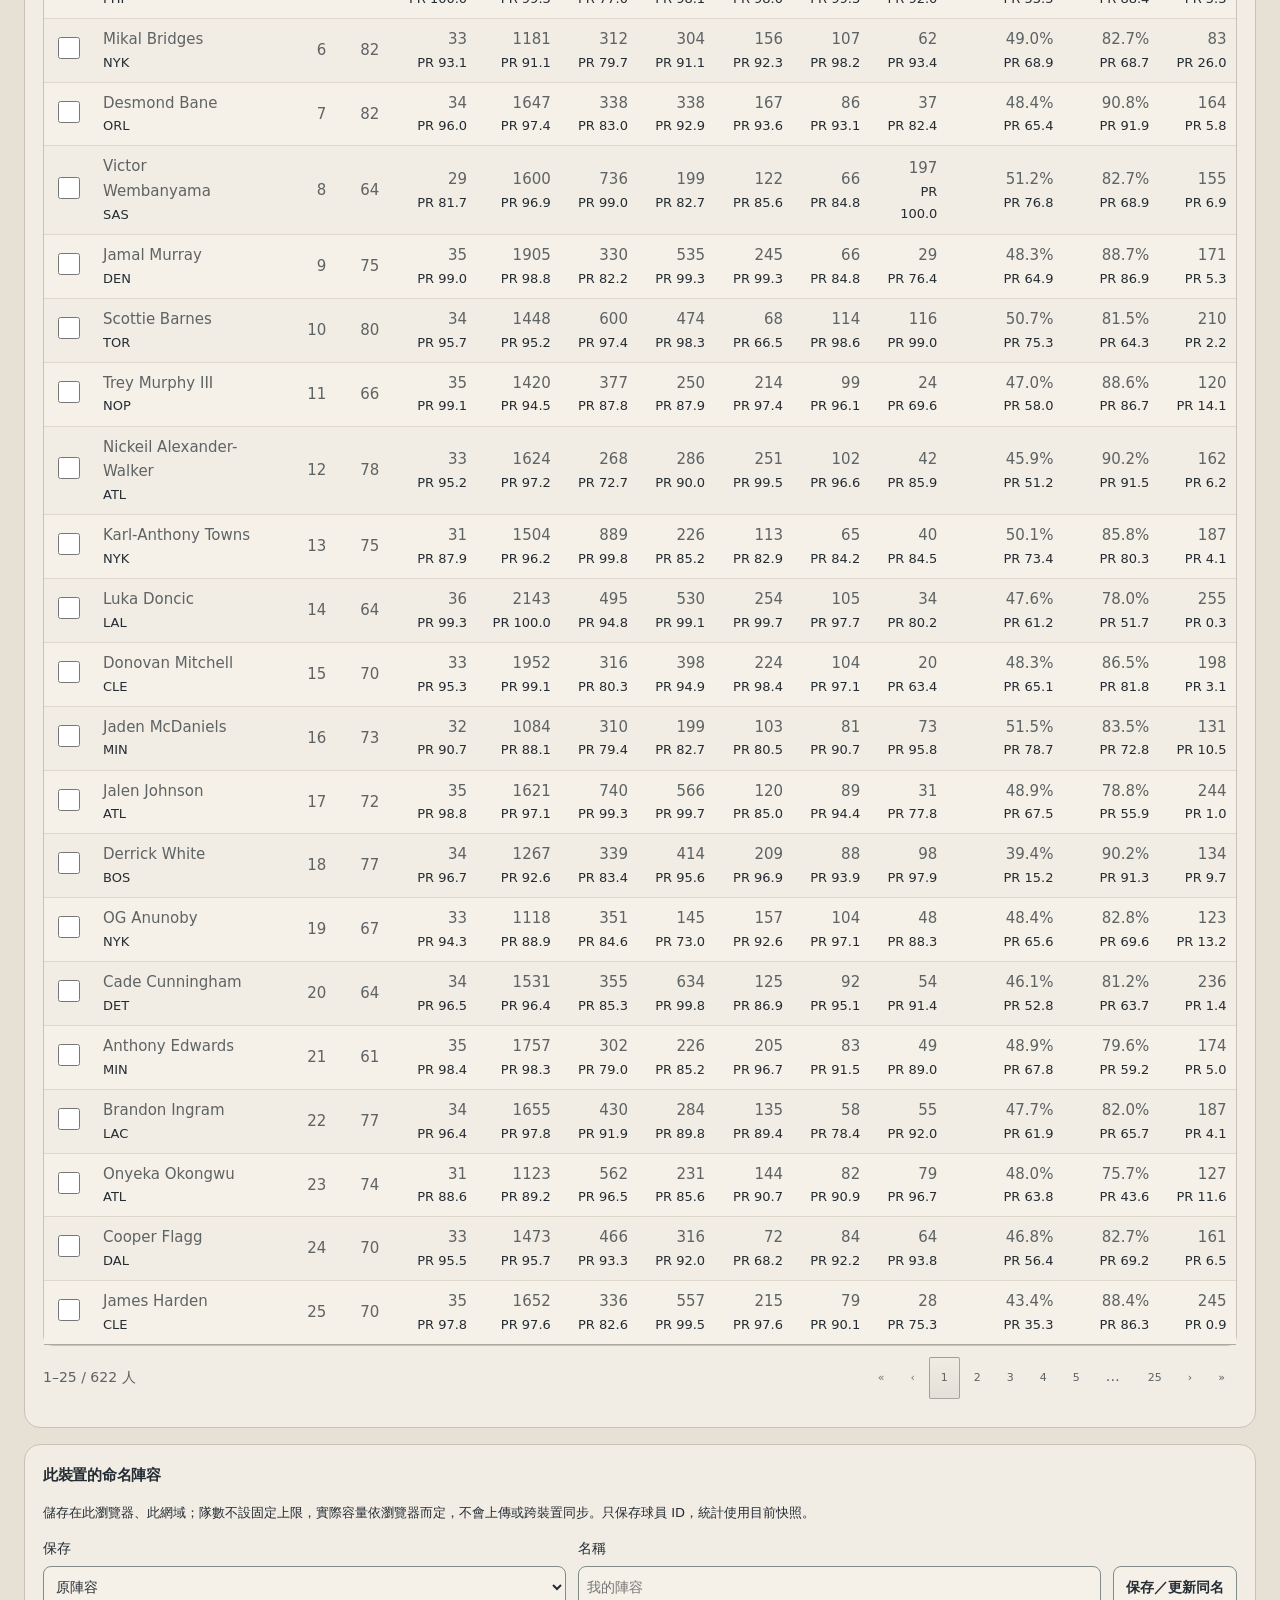
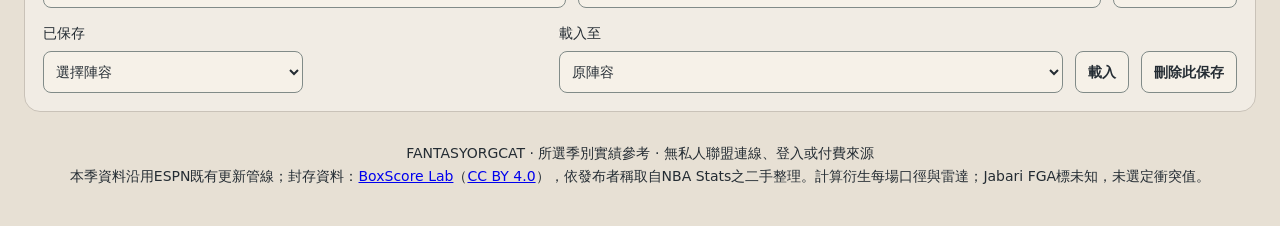
==== commit 7f5df8e9: "Anchor zero turnovers at radar edge and surface saved base rosters" ====
--- a/roto.html
+++ b/roto.html
@@ -15,12 +15,12 @@
 <section class="hero"><div><div class="eyebrow">ROSTER LAB</div><h1>九項配隊分析</h1><p id="period-label">所選季別例行賽實績 · 比較陣容體質與換人產效</p></div><div class="hero-meta"><strong>H2H · ROTO</strong><span id="snapshot-label"></span></div></section>
 <section class="analysis-guide" aria-label="H2H 與 ROTO 使用方式"><p>先用每場產效看陣容強弱，再看換人會補強哪項、犧牲哪項。雷達固定使用每場資料，下方表格可另看整季總量。</p><p id="season-context"></p><button id="compare-efficiency" class="btn-stat">表格也看平均產效</button><div class="format-guides"><details><summary>H2H 類別制：看體質，再看當週先發場次</summary><p>平均產效適合找想贏的類別與換人方向。判斷當週勝負，還要依每位球員可排進每日先發的場次累計；FG／FT 必須先累計命中與出手再計算。本頁尚未計算當週先發、賽程與傷停影響。</p></details><details><summary>ROTO 補強目標：追得到的名次、守得住的分數</summary><p>先找「距上一名很近」或「領先下一名很少」的類別，再用換人平均產效評估補強與代價；若聯盟有場次上限，也要看剩餘可計入的先發場數。</p><p>要計算可增加幾分，需要同一時間點的全聯盟各隊累計、FGM／FGA／FTM／FTA，以及剩餘先發場次假設。目前此頁可比較換人方向，尚未提供聯盟名次與 ROTO 積分估算。直接填入聯盟已計入總量即可作為起點，之後估算剩餘先發，無須先重建每日歷史。</p></details></div></section>
 <p id="data-warning" class="data-warning" role="status" hidden></p>
-<section class="roto-toolbar" aria-label="比較設定"><label>統計資料 <select id="data-period"></select></label><label>資料口徑 <select id="mode"><option value="totals">所選季別整季總量合計</option><option value="perGame">每人 1 場合計</option></select></label><div class="layers"><label><input type="checkbox" id="show-base" checked>原陣容</label><label><input type="checkbox" id="show-opponent" checked>對手</label><label><input type="checkbox" id="show-simulation" checked>換人後</label></div><button id="edit-base" class="btn-stat">編輯陣容</button></section>
+<section class="roto-toolbar" aria-label="比較設定"><label class="base-roster-switch">切換原陣容 <select id="base-roster-select"><option value="">選擇已儲存的聯盟／陣容</option></select></label><label>統計資料 <select id="data-period"></select></label><label>資料口徑 <select id="mode"><option value="totals">所選季別整季總量合計</option><option value="perGame">每人 1 場合計</option></select></label><div class="layers"><label><input type="checkbox" id="show-base" checked>原陣容</label><label><input type="checkbox" id="show-opponent" checked>對手</label><label><input type="checkbox" id="show-simulation" checked>換人後</label></div><button id="edit-base" class="btn-stat">編輯陣容</button></section>
 <p id="status" role="status" aria-live="polite"></p>
-<div class="roto-overview"><section class="radar-card"><div class="player-heading"><h3>每場九項體質</h3><span>固定每場 · 同季基準</span></div><p>計數類別比較每位球員的每場平均貢獻，排除歷史出賽總量差異；FG／FT 依每場出手量加權。表格切換總量時，雷達維持每場口徑。</p><p id="coverage"></p><fieldset class="opponent-layers"><legend>勾選要比較的對手</legend><div id="opponent-layers"></div></fieldset><svg id="radar" viewBox="0 0 460 380" role="img" aria-labelledby="radar-title radar-description"><title id="radar-title">陣容每場九項標準化雷達</title><desc id="radar-description">未知類別留白，不用零填補；實際數據見下方比較表。</desc></svg><div id="legend" class="radar-legend"></div><details class="basis"><summary>讀圖方式與固定基準</summary><p id="basis-label"></p><p>每軸為 50 + 15 × 標準差距，截在 0–100；TO 反向，越少越外側。計數類別先將每位球員總量除以個人 GP，再取陣容成員平均，對照同季完整來源的每場基準。FG／FT 將每位球員命中與出手各除以個人 GP，再合計命中 ÷ 合計出手，不平均球員百分比。基準不隨表格單位、你選的隊伍或換人而改動。</p><p>缺資料時僅顯示已知成員，標為「已知部分」，不當成完整隊伍。這是固定所選季別實績參考尺度，並非球員百分位、真正聯盟 ROTO 積分或預測。人數不等、分鐘與出賽樣本不同時，請一併看表格及覆蓋率。</p></details></section>
+<div class="roto-overview"><section class="radar-card"><div class="player-heading"><h3>每場九項體質</h3><span>固定每場 · 同季基準</span></div><p>計數類別比較每位球員的每場平均貢獻，排除歷史出賽總量差異；FG／FT 依每場出手量加權。表格切換總量時，雷達維持每場口徑。</p><p id="coverage"></p><fieldset class="opponent-layers"><legend>勾選要比較的對手</legend><div id="opponent-layers"></div></fieldset><svg id="radar" viewBox="0 0 460 380" role="img" aria-labelledby="radar-title radar-description"><title id="radar-title">陣容每場九項標準化雷達</title><desc id="radar-description">未知類別留白，不用零填補；實際數據見下方比較表。</desc></svg><div id="legend" class="radar-legend"></div><p id="to-scale-note">TO：0 失誤在最外圈，失誤越多越靠內。</p><details class="basis"><summary>讀圖方式與固定基準</summary><p id="basis-label"></p><p>其他八軸為 50 + 15 × 標準差距，截在 0–100。TO 以 0 失誤對應最外圈 100，同季來源每場平均對應 50，失誤越多持續往內；尺度為 100 ÷（1 + 陣容成員每場平均 TO ÷ 同季來源每場平均 TO）。計數類別先將每位球員總量除以個人 GP，再取陣容成員平均，對照同季完整來源的每場基準。FG／FT 將每位球員命中與出手各除以個人 GP，再合計命中 ÷ 合計出手，不平均球員百分比。基準不隨表格單位、你選的隊伍或換人而改動。</p><p>缺資料時僅顯示已知成員，標為「已知部分」，不當成完整隊伍。這是固定所選季別實績參考尺度，並非球員百分位、真正聯盟 ROTO 積分或預測。人數不等、分鐘與出賽樣本不同時，請一併看表格及覆蓋率。</p></details></section>
 <section class="differences-card"><div class="player-heading"><h3>九項數據與換人差異</h3></div><div class="table-mode"><label>查看數據 <select id="table-mode"><option value="totals">所選季別整季總量合計</option><option value="perGame">每人 1 場合計</option></select></label><p>整季總量是這份名單在所選季別的實績合計，不是你的聯盟已計入成績。平均產效則是每位球員各打 1 場的合計，並非球隊每場或當週預測。</p></div><p id="unit-note"></p><div class="category-table"><table><thead id="metrics-head"><tr><th scope="col">類別</th><th scope="col">原陣容</th><th scope="col">對手</th><th scope="col">換人後</th><th scope="col">換人差異</th></tr></thead><tbody id="metrics-body"></tbody></table></div><p class="coverage-note">缺資料時顯示已知小計與覆蓋率，不把未知球員當成0；不完整類別不畫完整面積，也不計換人差值。命中率差異以百分點呈現，失誤減少為佳。多隊時可左右滑動表格，或取消勾選暫不比較的對手。</p></section></div>
 <div class="roster-editors">
-<details id="base-editor" class="editor" open><summary>原陣容 <span id="base-count"></span></summary><p>編輯原陣容會重設模擬；多人換人請使用「換人模擬」，原名單不會被改動。</p><div id="base-list" class="roster-list"></div><button id="clear-base" class="btn-stat">清空原陣容</button></details>
+<details id="base-editor" class="editor" open><summary>原陣容 <span id="base-count"></span></summary><p>編輯原陣容會重設模擬；多人換人請使用「換人模擬」，原名單不會被改動。</p><div class="base-save-controls"><label>聯盟／陣容名稱 <input id="base-roster-name" maxlength="80" placeholder="例如 H2H A盟、ROTO B盟"></label><div><button id="save-base-roster" class="btn-stat">儲存原陣容／更新同名</button><button id="new-base-roster" class="btn-stat">新增原陣容</button></div></div><p id="base-save-status" role="status"></p><p id="base-storage-warning" role="status" hidden></p><p>不同聯盟可分別命名保存，再從比較設定的「切換原陣容」載入。名單修改後請再儲存；切換會重設換人模擬。只保存在此裝置，沿用下方命名陣容，不會綁定私人聯盟。</p><div id="base-list" class="roster-list"></div><button id="clear-base" class="btn-stat">清空原陣容</button></details>
 <details id="opponent-editor" class="editor" open><summary>對手比較 <span id="opponent-count"></span></summary><p>自由新增、命名與編輯多隊；對手名單自動保存在此裝置，隊數不設固定上限。</p><div class="opponent-controls"><label>編輯隊伍 <select id="active-opponent"></select></label><label>隊伍名稱 <input id="opponent-name" maxlength="80"></label><div><button id="add-opponent" class="btn-stat">新增對手</button><button id="delete-opponent" class="btn-stat">刪除此隊</button></div></div><p id="opponents-status" role="status"></p><div id="opponent-list" class="roster-list"></div><button id="clear-opponent" class="btn-stat">清空對手</button></details>
 <details id="simulation-editor" class="editor" open><summary>換人模擬 <span id="simulation-count"></span></summary><p>勾選多人移出，再從搜尋加入替代球員。模擬不修改原陣容。</p><fieldset><legend>從原陣容移出</legend><div id="outgoing-list" class="roster-list"></div></fieldset><h4>加入的替代球員</h4><div id="incoming-list" class="roster-list"></div><button id="reset-simulation" class="btn-stat">重設模擬</button></details>
 </div>
--- a/roto.css
+++ b/roto.css
@@ -25,3 +25,6 @@
 
 .analysis-guide{background:var(--panel);border:1px solid var(--line);border-radius:16px;padding:16px;margin:16px 0}.analysis-guide>p:first-child{margin-top:0}.analysis-guide #season-context{font-weight:650}.format-guides{display:grid;grid-template-columns:repeat(2,minmax(0,1fr));gap:12px;margin-top:14px}.format-guides details{min-width:0;border-top:1px solid var(--line);padding-top:12px}.format-guides summary{cursor:pointer;font-size:14px;font-weight:650}.format-guides p{margin-bottom:0}
 @media(max-width:600px){.format-guides{grid-template-columns:1fr}.analysis-guide{padding:12px}.roto-page .brand small{overflow-wrap:anywhere}}
+
+.base-save-controls{display:grid;gap:10px;margin:12px 0}.base-save-controls label{display:grid;gap:6px}.base-save-controls input{width:100%;min-width:0}.base-save-controls>div{display:flex;flex-wrap:wrap;gap:8px}.base-roster-switch{min-width:0}.roto-page #base-roster-select{max-width:300px;min-width:0}.roto-page #base-storage-warning{color:var(--rose-ink)}
+@media(max-width:600px){.roto-toolbar>.base-roster-switch{display:grid;width:100%}.roto-page #base-roster-select{width:100%;max-width:100%}}
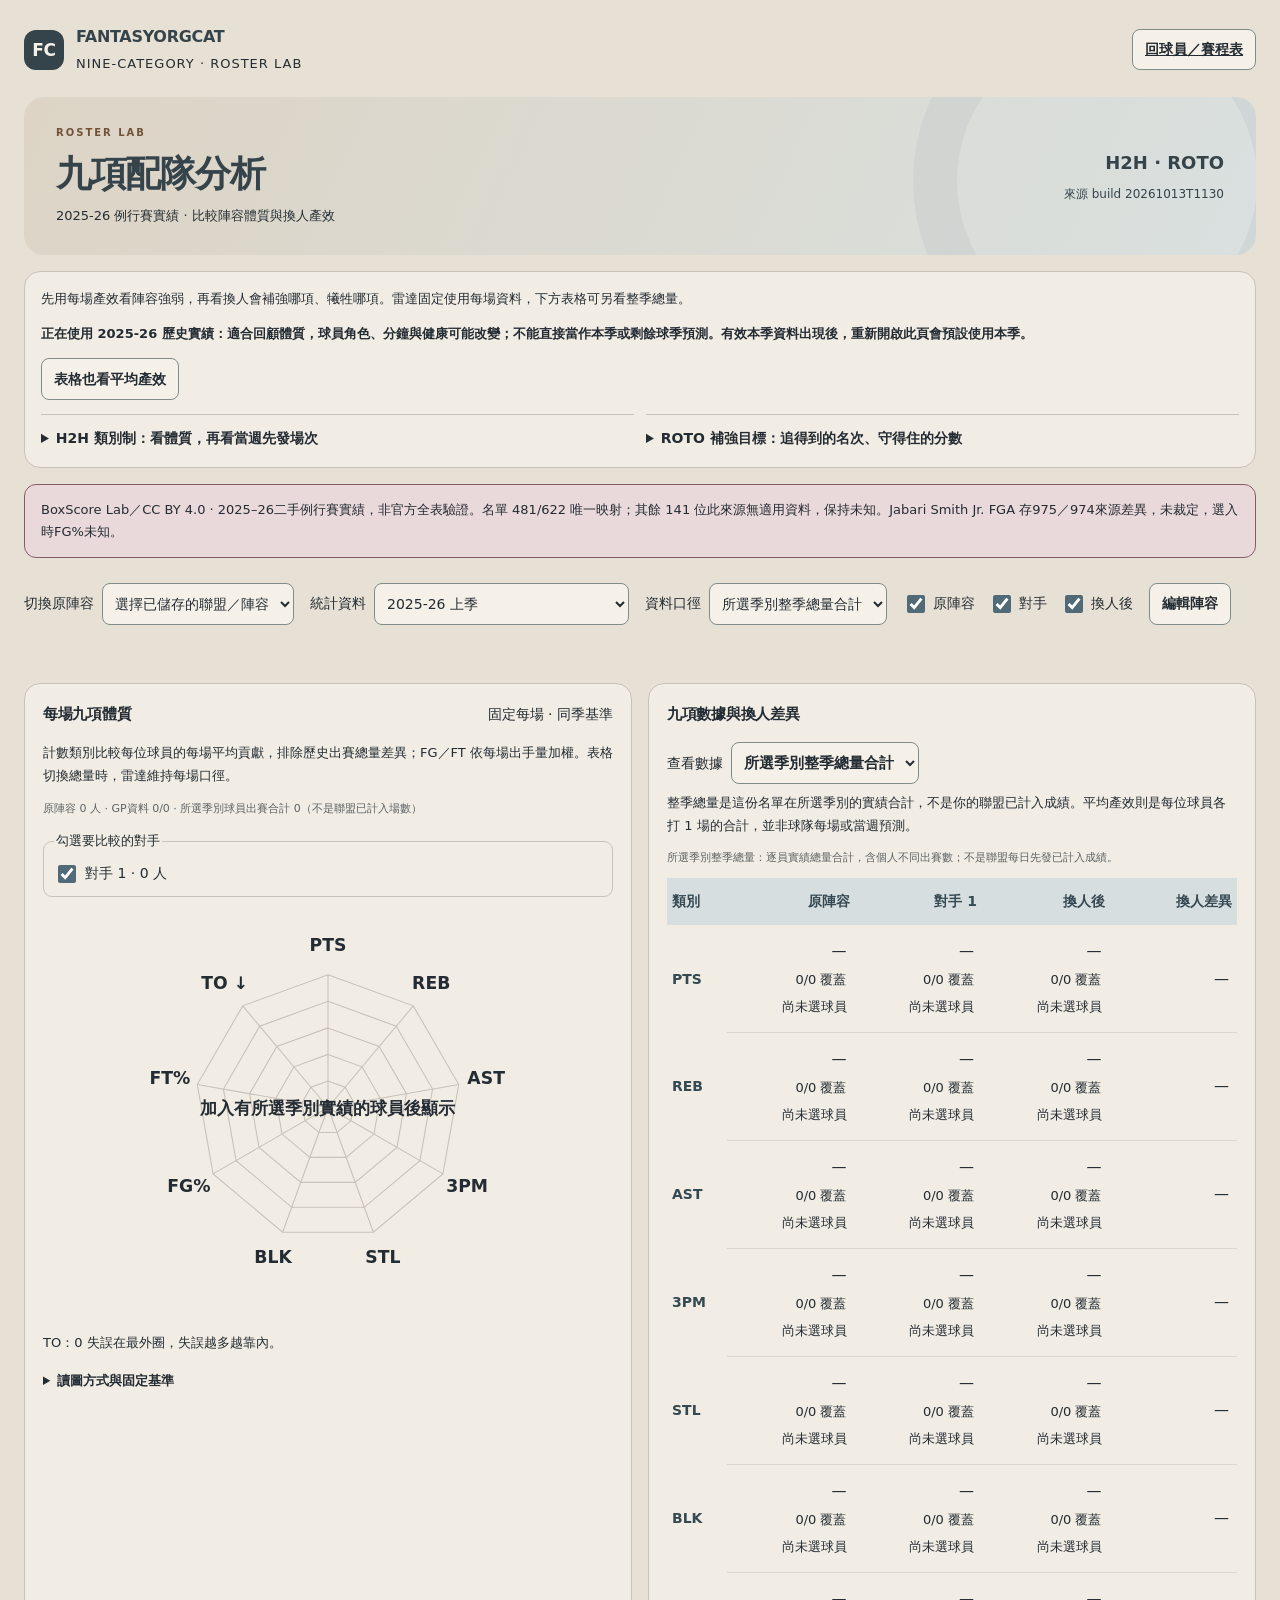
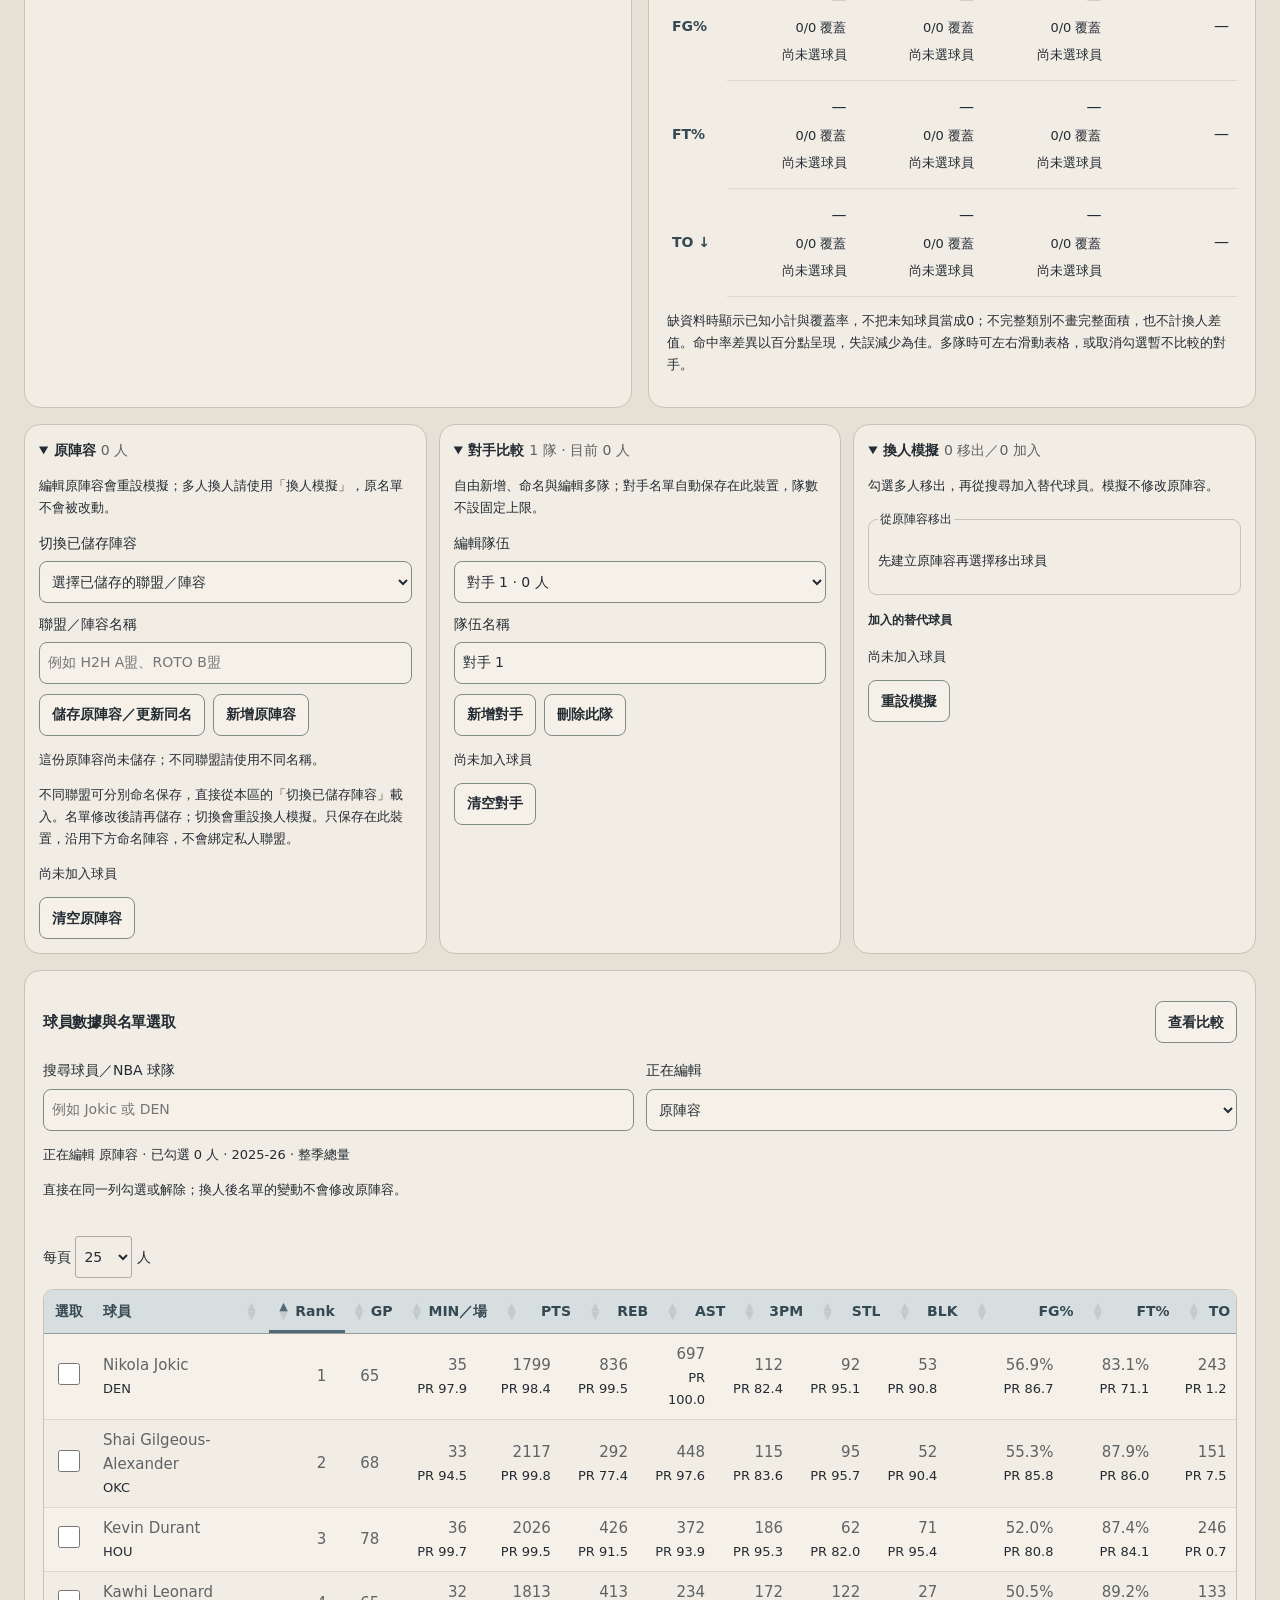
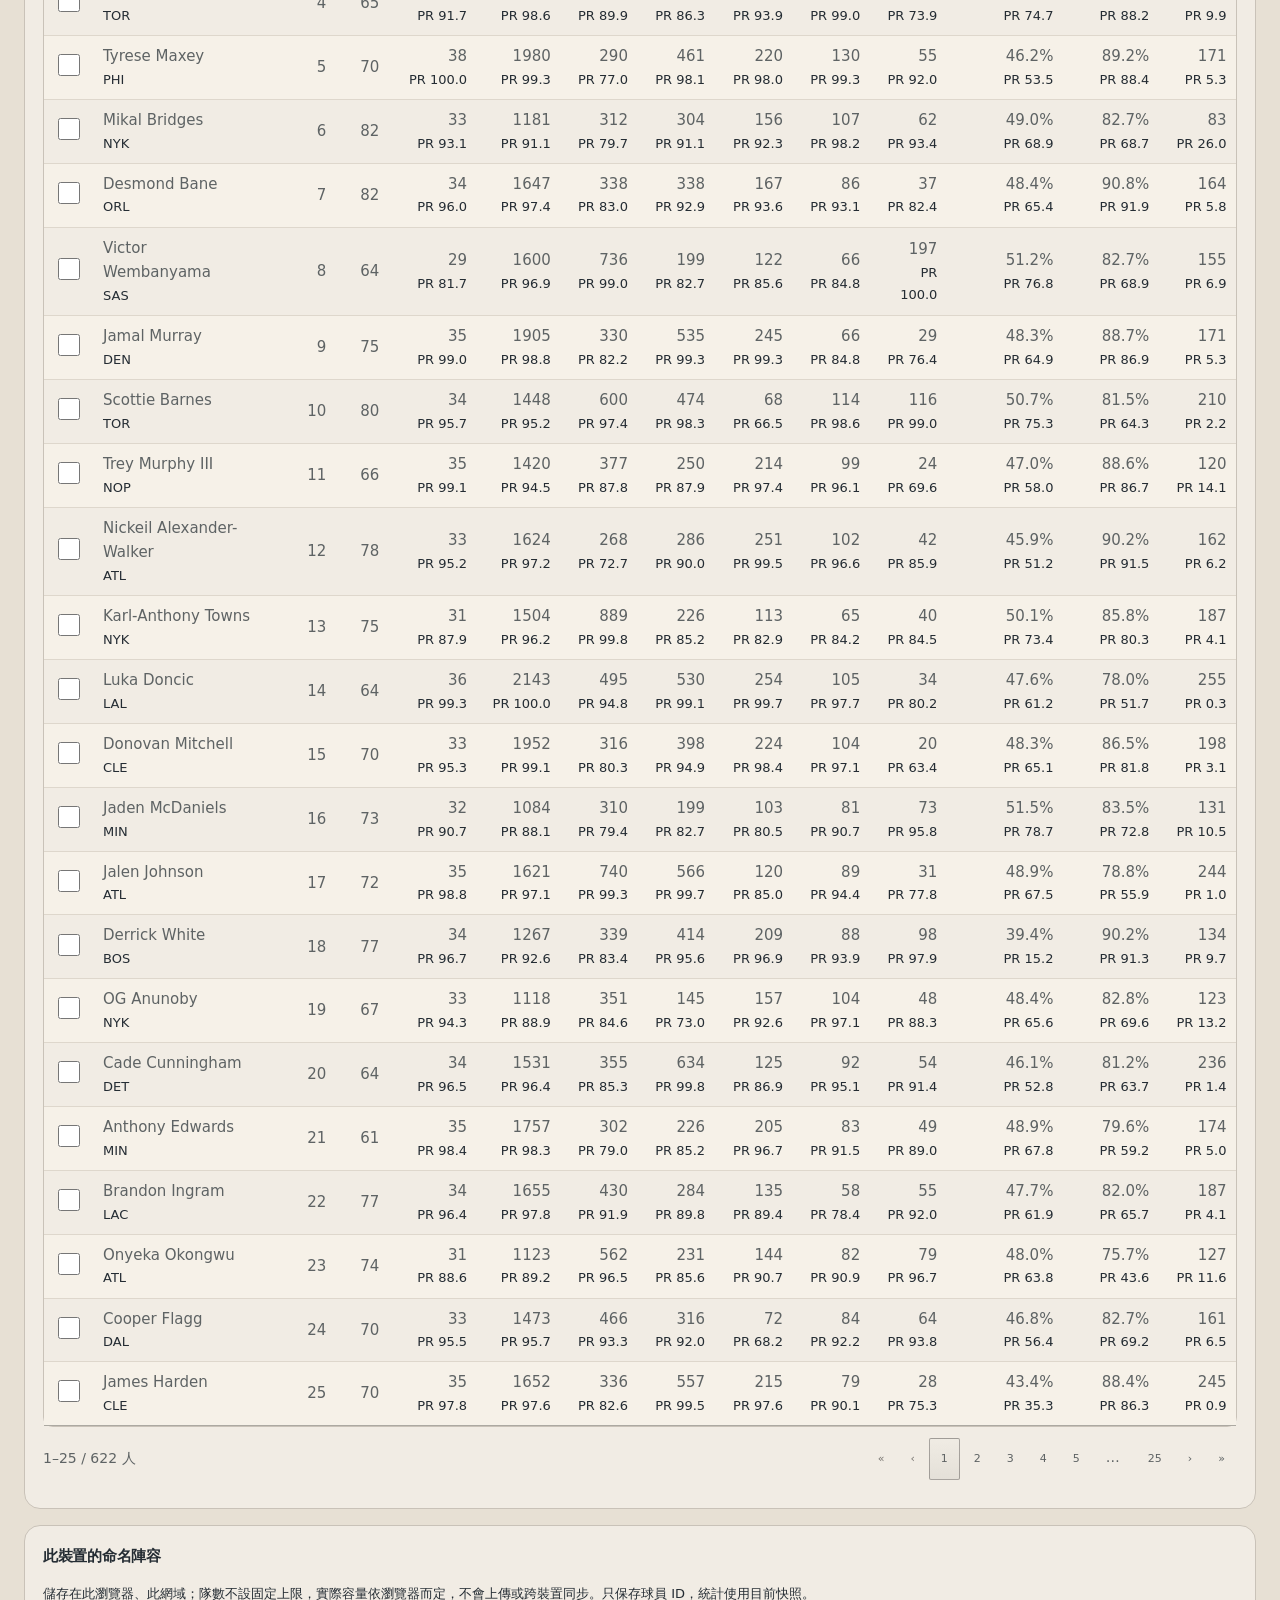
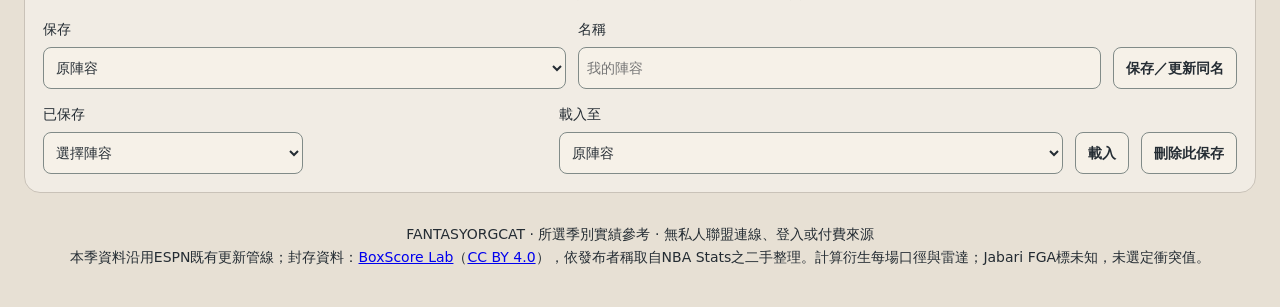
==== commit 1e7f9b61: "Add saved roster switching inside the base editor" ====
--- a/roto.html
+++ b/roto.html
@@ -20,7 +20,7 @@
 <div class="roto-overview"><section class="radar-card"><div class="player-heading"><h3>每場九項體質</h3><span>固定每場 · 同季基準</span></div><p>計數類別比較每位球員的每場平均貢獻，排除歷史出賽總量差異；FG／FT 依每場出手量加權。表格切換總量時，雷達維持每場口徑。</p><p id="coverage"></p><fieldset class="opponent-layers"><legend>勾選要比較的對手</legend><div id="opponent-layers"></div></fieldset><svg id="radar" viewBox="0 0 460 380" role="img" aria-labelledby="radar-title radar-description"><title id="radar-title">陣容每場九項標準化雷達</title><desc id="radar-description">未知類別留白，不用零填補；實際數據見下方比較表。</desc></svg><div id="legend" class="radar-legend"></div><p id="to-scale-note">TO：0 失誤在最外圈，失誤越多越靠內。</p><details class="basis"><summary>讀圖方式與固定基準</summary><p id="basis-label"></p><p>其他八軸為 50 + 15 × 標準差距，截在 0–100。TO 以 0 失誤對應最外圈 100，同季來源每場平均對應 50，失誤越多持續往內；尺度為 100 ÷（1 + 陣容成員每場平均 TO ÷ 同季來源每場平均 TO）。計數類別先將每位球員總量除以個人 GP，再取陣容成員平均，對照同季完整來源的每場基準。FG／FT 將每位球員命中與出手各除以個人 GP，再合計命中 ÷ 合計出手，不平均球員百分比。基準不隨表格單位、你選的隊伍或換人而改動。</p><p>缺資料時僅顯示已知成員，標為「已知部分」，不當成完整隊伍。這是固定所選季別實績參考尺度，並非球員百分位、真正聯盟 ROTO 積分或預測。人數不等、分鐘與出賽樣本不同時，請一併看表格及覆蓋率。</p></details></section>
 <section class="differences-card"><div class="player-heading"><h3>九項數據與換人差異</h3></div><div class="table-mode"><label>查看數據 <select id="table-mode"><option value="totals">所選季別整季總量合計</option><option value="perGame">每人 1 場合計</option></select></label><p>整季總量是這份名單在所選季別的實績合計，不是你的聯盟已計入成績。平均產效則是每位球員各打 1 場的合計，並非球隊每場或當週預測。</p></div><p id="unit-note"></p><div class="category-table"><table><thead id="metrics-head"><tr><th scope="col">類別</th><th scope="col">原陣容</th><th scope="col">對手</th><th scope="col">換人後</th><th scope="col">換人差異</th></tr></thead><tbody id="metrics-body"></tbody></table></div><p class="coverage-note">缺資料時顯示已知小計與覆蓋率，不把未知球員當成0；不完整類別不畫完整面積，也不計換人差值。命中率差異以百分點呈現，失誤減少為佳。多隊時可左右滑動表格，或取消勾選暫不比較的對手。</p></section></div>
 <div class="roster-editors">
-<details id="base-editor" class="editor" open><summary>原陣容 <span id="base-count"></span></summary><p>編輯原陣容會重設模擬；多人換人請使用「換人模擬」，原名單不會被改動。</p><div class="base-save-controls"><label>聯盟／陣容名稱 <input id="base-roster-name" maxlength="80" placeholder="例如 H2H A盟、ROTO B盟"></label><div><button id="save-base-roster" class="btn-stat">儲存原陣容／更新同名</button><button id="new-base-roster" class="btn-stat">新增原陣容</button></div></div><p id="base-save-status" role="status"></p><p id="base-storage-warning" role="status" hidden></p><p>不同聯盟可分別命名保存，再從比較設定的「切換原陣容」載入。名單修改後請再儲存；切換會重設換人模擬。只保存在此裝置，沿用下方命名陣容，不會綁定私人聯盟。</p><div id="base-list" class="roster-list"></div><button id="clear-base" class="btn-stat">清空原陣容</button></details>
+<details id="base-editor" class="editor" open><summary>原陣容 <span id="base-count"></span></summary><p>編輯原陣容會重設模擬；多人換人請使用「換人模擬」，原名單不會被改動。</p><div class="base-save-controls"><label>切換已儲存陣容 <select id="base-roster-select-inline"><option value="">選擇已儲存的聯盟／陣容</option></select></label><label>聯盟／陣容名稱 <input id="base-roster-name" maxlength="80" placeholder="例如 H2H A盟、ROTO B盟"></label><div><button id="save-base-roster" class="btn-stat">儲存原陣容／更新同名</button><button id="new-base-roster" class="btn-stat">新增原陣容</button></div></div><p id="base-save-status" role="status"></p><p id="base-storage-warning" role="status" hidden></p><p>不同聯盟可分別命名保存，直接從本區的「切換已儲存陣容」載入。名單修改後請再儲存；切換會重設換人模擬。只保存在此裝置，沿用下方命名陣容，不會綁定私人聯盟。</p><div id="base-list" class="roster-list"></div><button id="clear-base" class="btn-stat">清空原陣容</button></details>
 <details id="opponent-editor" class="editor" open><summary>對手比較 <span id="opponent-count"></span></summary><p>自由新增、命名與編輯多隊；對手名單自動保存在此裝置，隊數不設固定上限。</p><div class="opponent-controls"><label>編輯隊伍 <select id="active-opponent"></select></label><label>隊伍名稱 <input id="opponent-name" maxlength="80"></label><div><button id="add-opponent" class="btn-stat">新增對手</button><button id="delete-opponent" class="btn-stat">刪除此隊</button></div></div><p id="opponents-status" role="status"></p><div id="opponent-list" class="roster-list"></div><button id="clear-opponent" class="btn-stat">清空對手</button></details>
 <details id="simulation-editor" class="editor" open><summary>換人模擬 <span id="simulation-count"></span></summary><p>勾選多人移出，再從搜尋加入替代球員。模擬不修改原陣容。</p><fieldset><legend>從原陣容移出</legend><div id="outgoing-list" class="roster-list"></div></fieldset><h4>加入的替代球員</h4><div id="incoming-list" class="roster-list"></div><button id="reset-simulation" class="btn-stat">重設模擬</button></details>
 </div>
--- a/roto.css
+++ b/roto.css
@@ -28,3 +28,4 @@
 
 .base-save-controls{display:grid;gap:10px;margin:12px 0}.base-save-controls label{display:grid;gap:6px}.base-save-controls input{width:100%;min-width:0}.base-save-controls>div{display:flex;flex-wrap:wrap;gap:8px}.base-roster-switch{min-width:0}.roto-page #base-roster-select{max-width:300px;min-width:0}.roto-page #base-storage-warning{color:var(--rose-ink)}
 @media(max-width:600px){.roto-toolbar>.base-roster-switch{display:grid;width:100%}.roto-page #base-roster-select{width:100%;max-width:100%}}
+.base-save-controls select{width:100%;min-width:0}
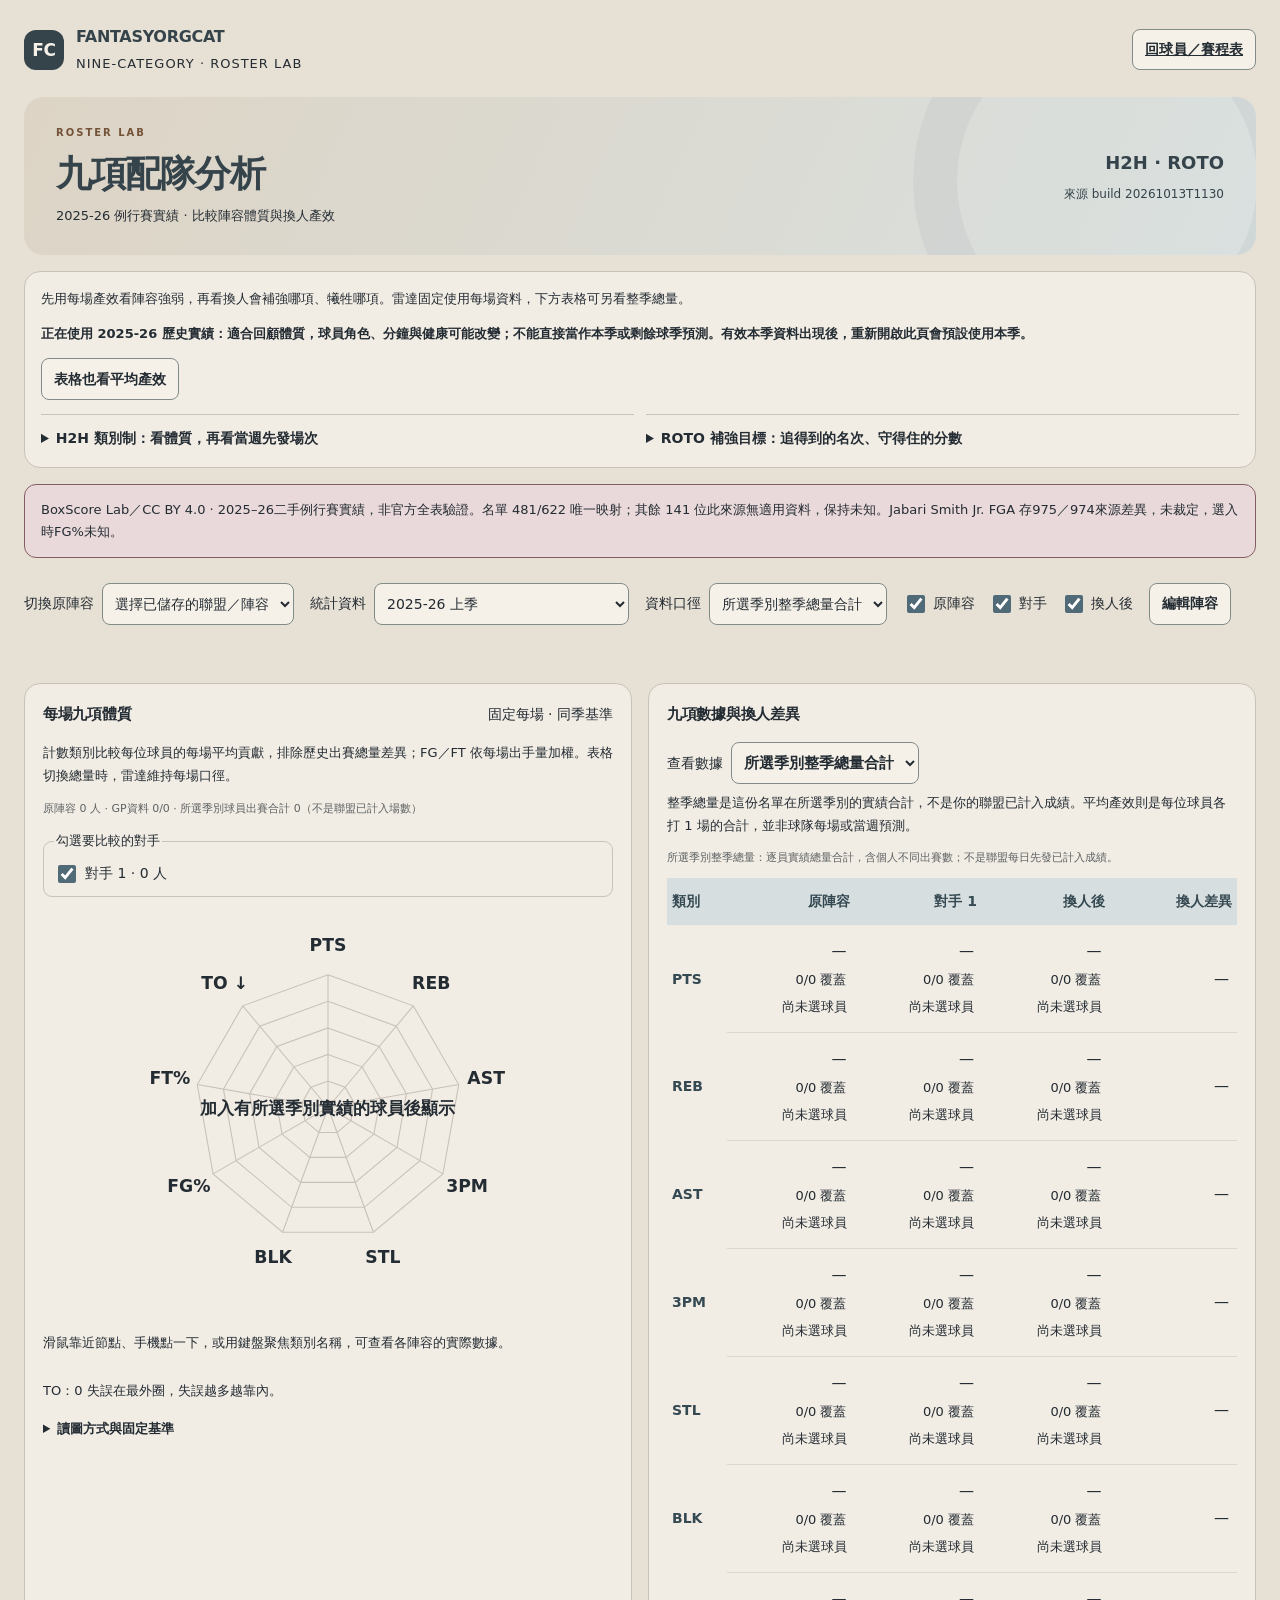
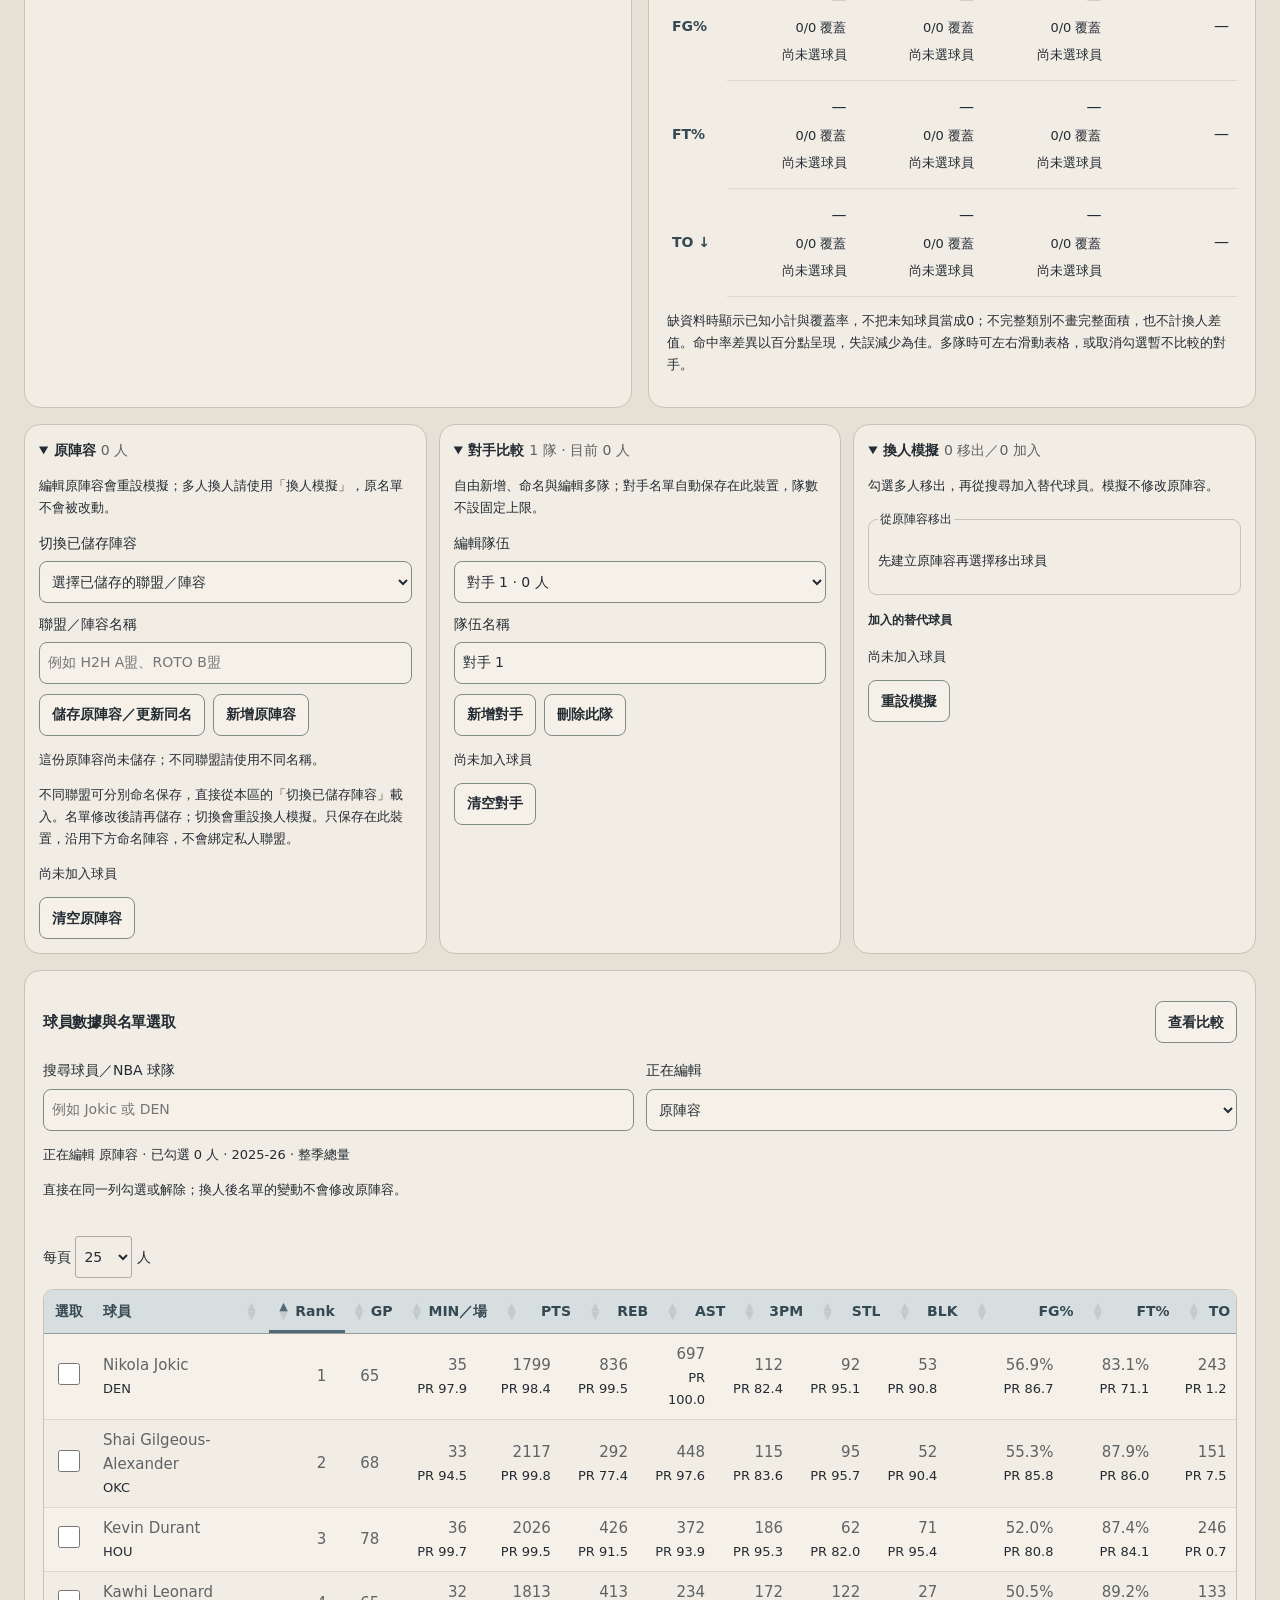
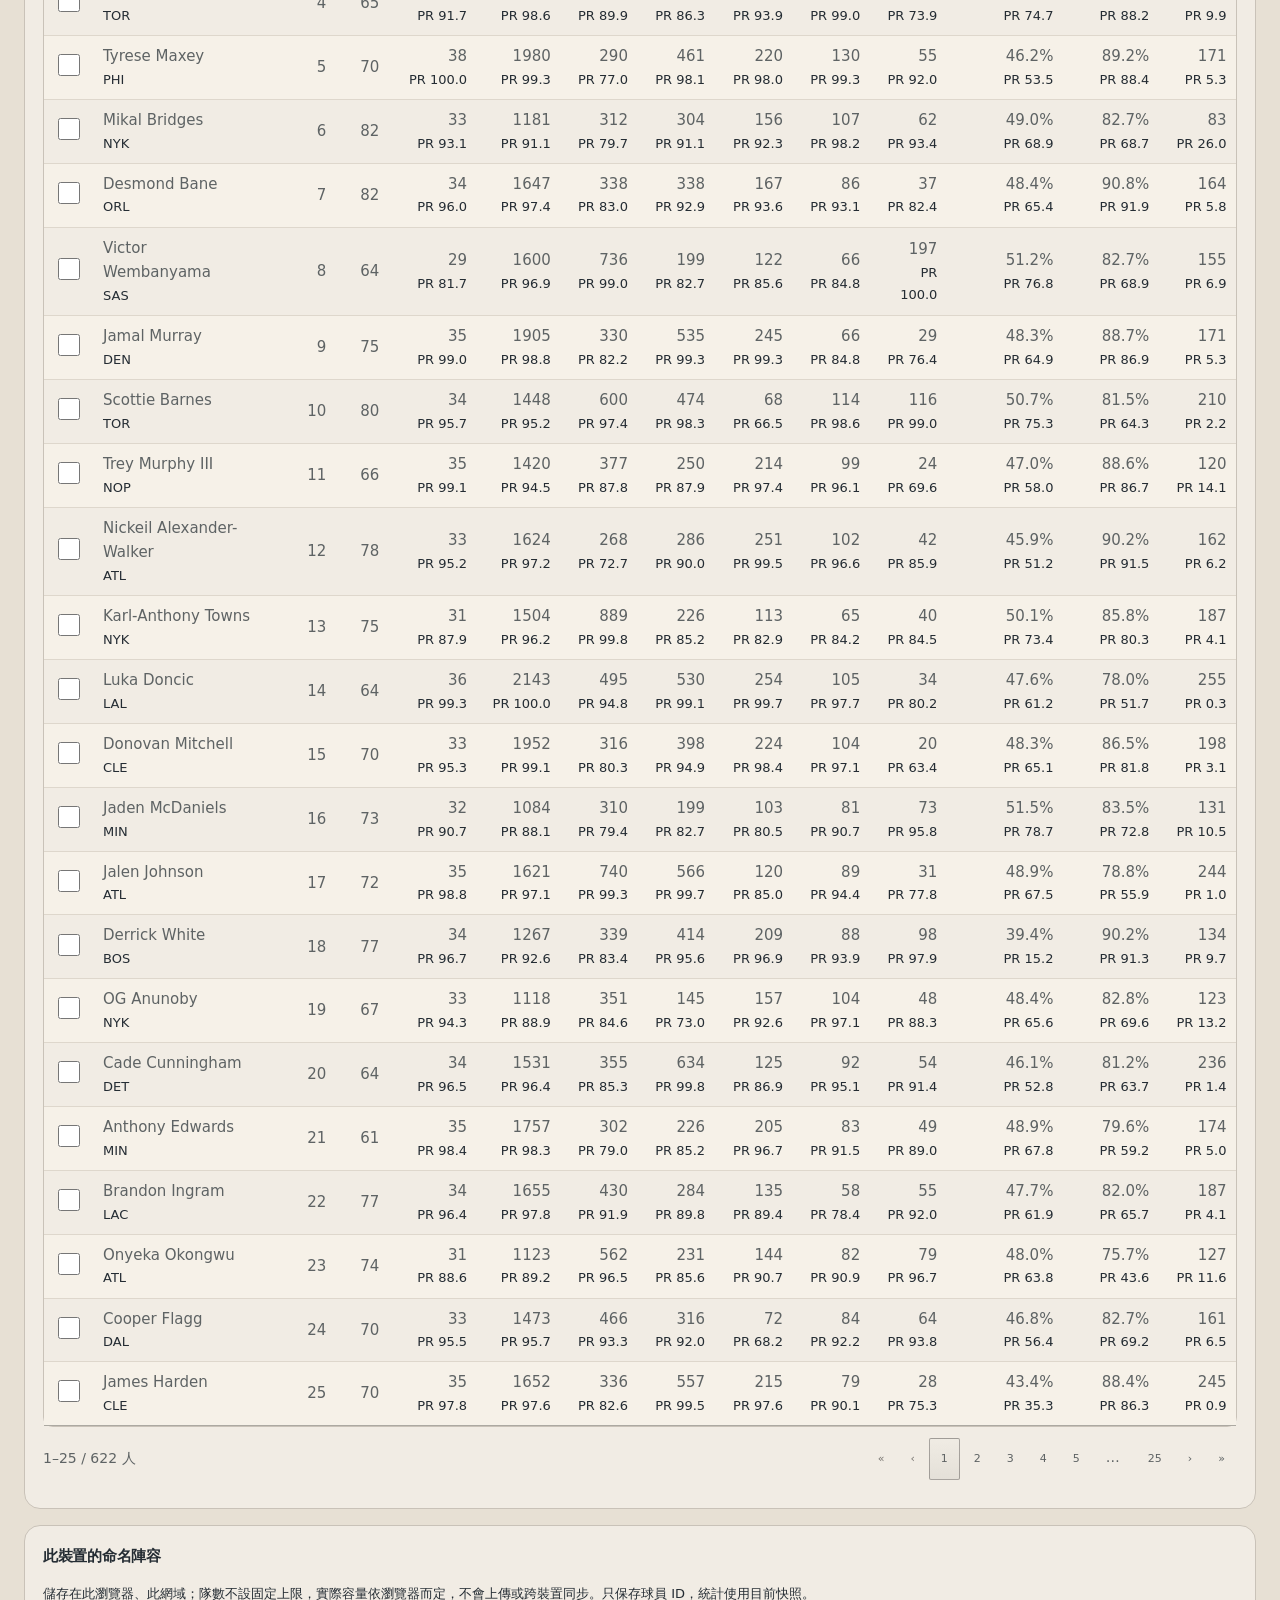
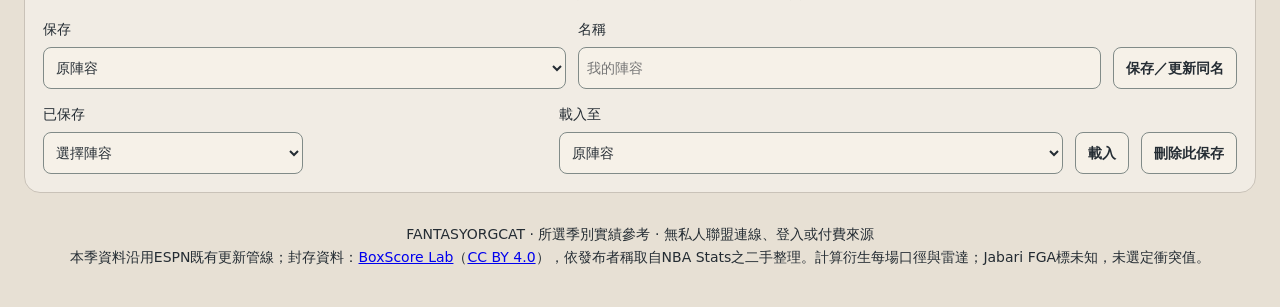
==== commit 3a391ec8: "Show real roster values near radar nodes, including overlaps" ====
--- a/roto.html
+++ b/roto.html
@@ -17,7 +17,7 @@
 <p id="data-warning" class="data-warning" role="status" hidden></p>
 <section class="roto-toolbar" aria-label="比較設定"><label class="base-roster-switch">切換原陣容 <select id="base-roster-select"><option value="">選擇已儲存的聯盟／陣容</option></select></label><label>統計資料 <select id="data-period"></select></label><label>資料口徑 <select id="mode"><option value="totals">所選季別整季總量合計</option><option value="perGame">每人 1 場合計</option></select></label><div class="layers"><label><input type="checkbox" id="show-base" checked>原陣容</label><label><input type="checkbox" id="show-opponent" checked>對手</label><label><input type="checkbox" id="show-simulation" checked>換人後</label></div><button id="edit-base" class="btn-stat">編輯陣容</button></section>
 <p id="status" role="status" aria-live="polite"></p>
-<div class="roto-overview"><section class="radar-card"><div class="player-heading"><h3>每場九項體質</h3><span>固定每場 · 同季基準</span></div><p>計數類別比較每位球員的每場平均貢獻，排除歷史出賽總量差異；FG／FT 依每場出手量加權。表格切換總量時，雷達維持每場口徑。</p><p id="coverage"></p><fieldset class="opponent-layers"><legend>勾選要比較的對手</legend><div id="opponent-layers"></div></fieldset><svg id="radar" viewBox="0 0 460 380" role="img" aria-labelledby="radar-title radar-description"><title id="radar-title">陣容每場九項標準化雷達</title><desc id="radar-description">未知類別留白，不用零填補；實際數據見下方比較表。</desc></svg><div id="legend" class="radar-legend"></div><p id="to-scale-note">TO：0 失誤在最外圈，失誤越多越靠內。</p><details class="basis"><summary>讀圖方式與固定基準</summary><p id="basis-label"></p><p>其他八軸為 50 + 15 × 標準差距，截在 0–100。TO 以 0 失誤對應最外圈 100，同季來源每場平均對應 50，失誤越多持續往內；尺度為 100 ÷（1 + 陣容成員每場平均 TO ÷ 同季來源每場平均 TO）。計數類別先將每位球員總量除以個人 GP，再取陣容成員平均，對照同季完整來源的每場基準。FG／FT 將每位球員命中與出手各除以個人 GP，再合計命中 ÷ 合計出手，不平均球員百分比。基準不隨表格單位、你選的隊伍或換人而改動。</p><p>缺資料時僅顯示已知成員，標為「已知部分」，不當成完整隊伍。這是固定所選季別實績參考尺度，並非球員百分位、真正聯盟 ROTO 積分或預測。人數不等、分鐘與出賽樣本不同時，請一併看表格及覆蓋率。</p></details></section>
+<div class="roto-overview"><section class="radar-card"><div class="player-heading"><h3>每場九項體質</h3><span>固定每場 · 同季基準</span></div><p>計數類別比較每位球員的每場平均貢獻，排除歷史出賽總量差異；FG／FT 依每場出手量加權。表格切換總量時，雷達維持每場口徑。</p><p id="coverage"></p><fieldset class="opponent-layers"><legend>勾選要比較的對手</legend><div id="opponent-layers"></div></fieldset><div id="radar-plot" class="radar-plot"><svg id="radar" viewBox="0 0 460 380" role="group" aria-labelledby="radar-title radar-description"><title id="radar-title">陣容每場九項標準化雷達</title><desc id="radar-description">未知類別留白，不用零填補；實際數據見下方比較表。</desc></svg><div id="radar-tooltip" class="radar-tooltip" role="tooltip" aria-live="polite" hidden></div></div><p>滑鼠靠近節點、手機點一下，或用鍵盤聚焦類別名稱，可查看各陣容的實際數據。</p><div id="legend" class="radar-legend"></div><p id="to-scale-note">TO：0 失誤在最外圈，失誤越多越靠內。</p><details class="basis"><summary>讀圖方式與固定基準</summary><p id="basis-label"></p><p>其他八軸為 50 + 15 × 標準差距，截在 0–100。TO 以 0 失誤對應最外圈 100，同季來源每場平均對應 50，失誤越多持續往內；尺度為 100 ÷（1 + 陣容成員每場平均 TO ÷ 同季來源每場平均 TO）。計數類別先將每位球員總量除以個人 GP，再取陣容成員平均，對照同季完整來源的每場基準。FG／FT 將每位球員命中與出手各除以個人 GP，再合計命中 ÷ 合計出手，不平均球員百分比。基準不隨表格單位、你選的隊伍或換人而改動。</p><p>缺資料時僅顯示已知成員，標為「已知部分」，不當成完整隊伍。這是固定所選季別實績參考尺度，並非球員百分位、真正聯盟 ROTO 積分或預測。人數不等、分鐘與出賽樣本不同時，請一併看表格及覆蓋率。</p></details></section>
 <section class="differences-card"><div class="player-heading"><h3>九項數據與換人差異</h3></div><div class="table-mode"><label>查看數據 <select id="table-mode"><option value="totals">所選季別整季總量合計</option><option value="perGame">每人 1 場合計</option></select></label><p>整季總量是這份名單在所選季別的實績合計，不是你的聯盟已計入成績。平均產效則是每位球員各打 1 場的合計，並非球隊每場或當週預測。</p></div><p id="unit-note"></p><div class="category-table"><table><thead id="metrics-head"><tr><th scope="col">類別</th><th scope="col">原陣容</th><th scope="col">對手</th><th scope="col">換人後</th><th scope="col">換人差異</th></tr></thead><tbody id="metrics-body"></tbody></table></div><p class="coverage-note">缺資料時顯示已知小計與覆蓋率，不把未知球員當成0；不完整類別不畫完整面積，也不計換人差值。命中率差異以百分點呈現，失誤減少為佳。多隊時可左右滑動表格，或取消勾選暫不比較的對手。</p></section></div>
 <div class="roster-editors">
 <details id="base-editor" class="editor" open><summary>原陣容 <span id="base-count"></span></summary><p>編輯原陣容會重設模擬；多人換人請使用「換人模擬」，原名單不會被改動。</p><div class="base-save-controls"><label>切換已儲存陣容 <select id="base-roster-select-inline"><option value="">選擇已儲存的聯盟／陣容</option></select></label><label>聯盟／陣容名稱 <input id="base-roster-name" maxlength="80" placeholder="例如 H2H A盟、ROTO B盟"></label><div><button id="save-base-roster" class="btn-stat">儲存原陣容／更新同名</button><button id="new-base-roster" class="btn-stat">新增原陣容</button></div></div><p id="base-save-status" role="status"></p><p id="base-storage-warning" role="status" hidden></p><p>不同聯盟可分別命名保存，直接從本區的「切換已儲存陣容」載入。名單修改後請再儲存；切換會重設換人模擬。只保存在此裝置，沿用下方命名陣容，不會綁定私人聯盟。</p><div id="base-list" class="roster-list"></div><button id="clear-base" class="btn-stat">清空原陣容</button></details>
--- a/roto.css
+++ b/roto.css
@@ -29,3 +29,4 @@
 .base-save-controls{display:grid;gap:10px;margin:12px 0}.base-save-controls label{display:grid;gap:6px}.base-save-controls input{width:100%;min-width:0}.base-save-controls>div{display:flex;flex-wrap:wrap;gap:8px}.base-roster-switch{min-width:0}.roto-page #base-roster-select{max-width:300px;min-width:0}.roto-page #base-storage-warning{color:var(--rose-ink)}
 @media(max-width:600px){.roto-toolbar>.base-roster-switch{display:grid;width:100%}.roto-page #base-roster-select{width:100%;max-width:100%}}
 .base-save-controls select{width:100%;min-width:0}
+.radar-plot{position:relative}.radar-tooltip{position:absolute;z-index:25;width:min(320px,calc(100% - 16px));overflow:auto;background:var(--paper);border:1px solid var(--line);border-radius:12px;padding:12px;box-shadow:0 5px 18px #35434b26;overflow-wrap:anywhere;color:#242c33}.radar-tooltip[hidden]{display:none}.radar-tooltip>strong{font-size:15px}.roto-page .radar-tooltip p{margin:2px 0 8px}.radar-tooltip ul{list-style:none;margin:0 0 8px;padding:0}.radar-tooltip li{border-top:1px solid var(--line);padding:8px 0}.radar-tooltip small,.radar-tooltip .tooltip-value{display:block}.radar-tooltip .tooltip-value{font-size:15px;font-variant-numeric:tabular-nums}.tooltip-team{font-size:14px;font-weight:650}.tooltip-team:before{content:'';display:inline-block;width:14px;height:3px;background:var(--series);margin-right:6px}.radar-plot [data-radar-metric]{cursor:help}.radar-plot [data-radar-metric]:focus-visible{outline:2px solid var(--accent);outline-offset:3px}
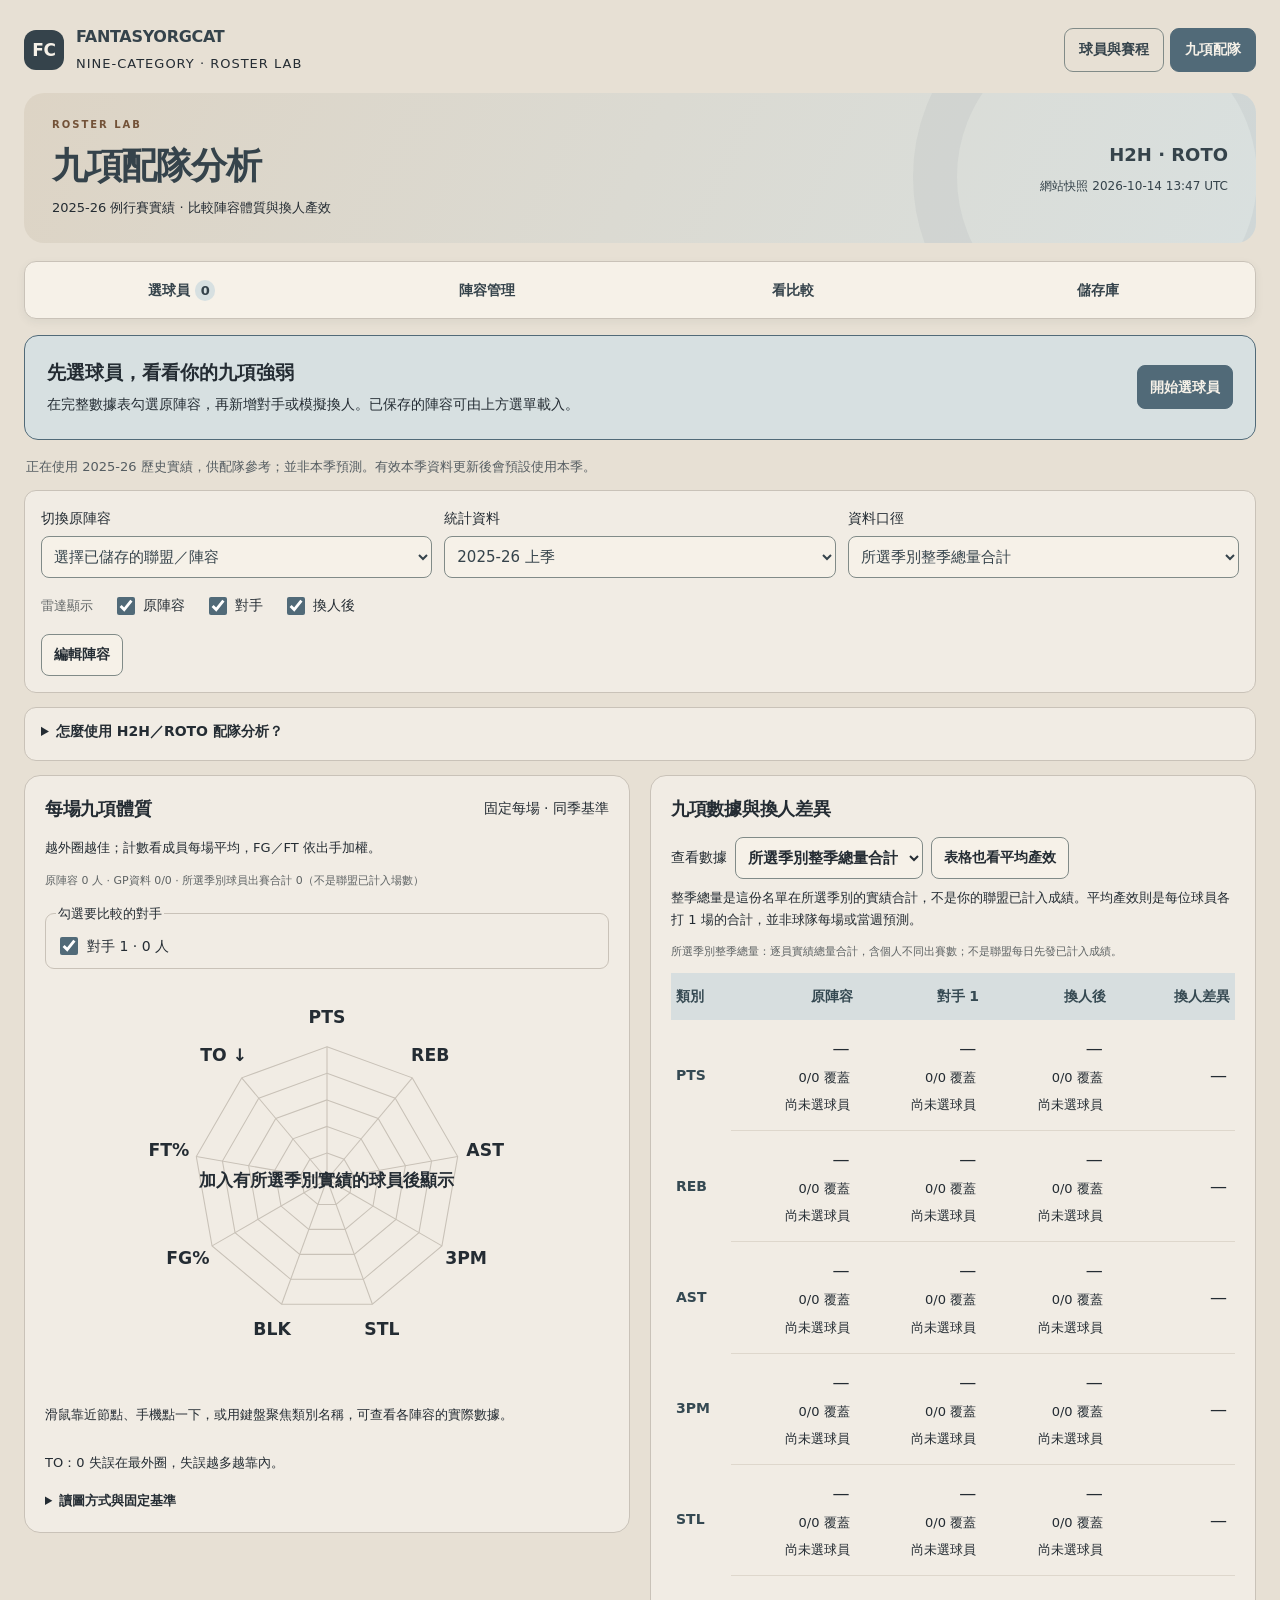
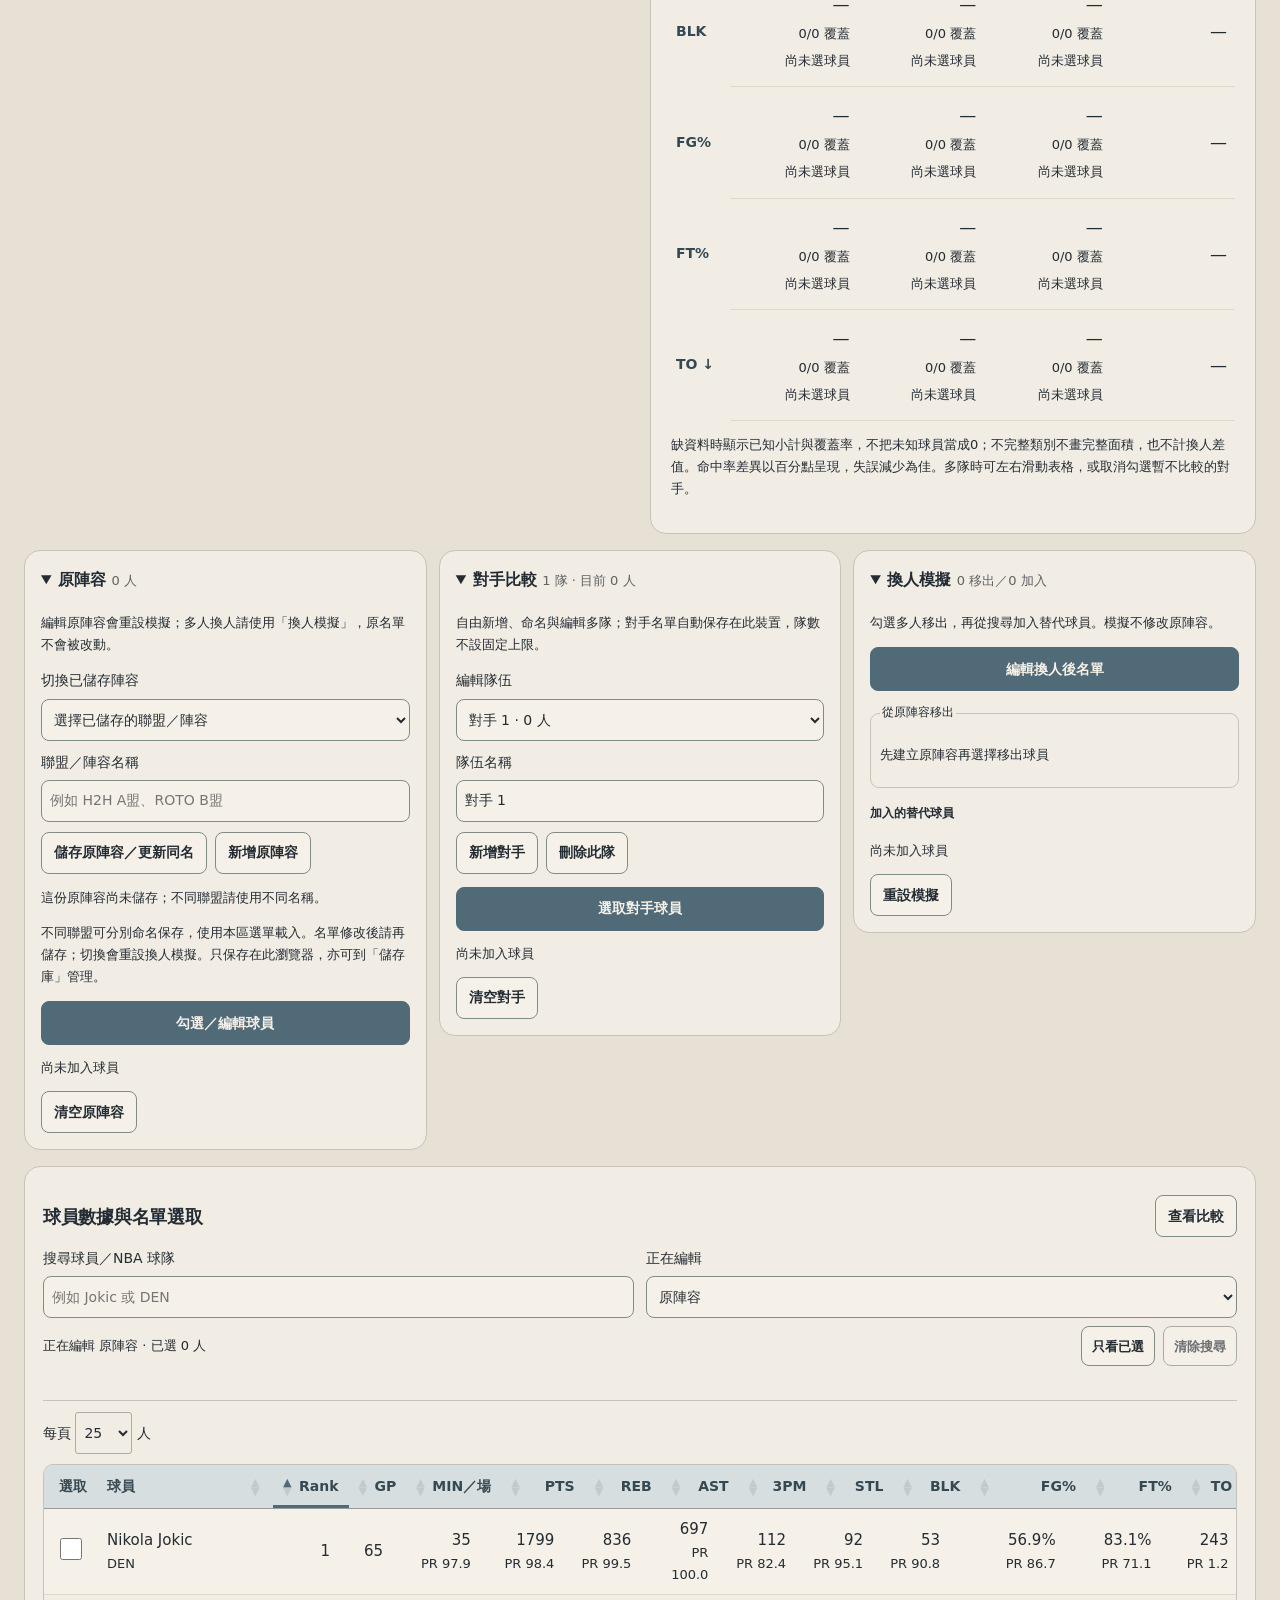
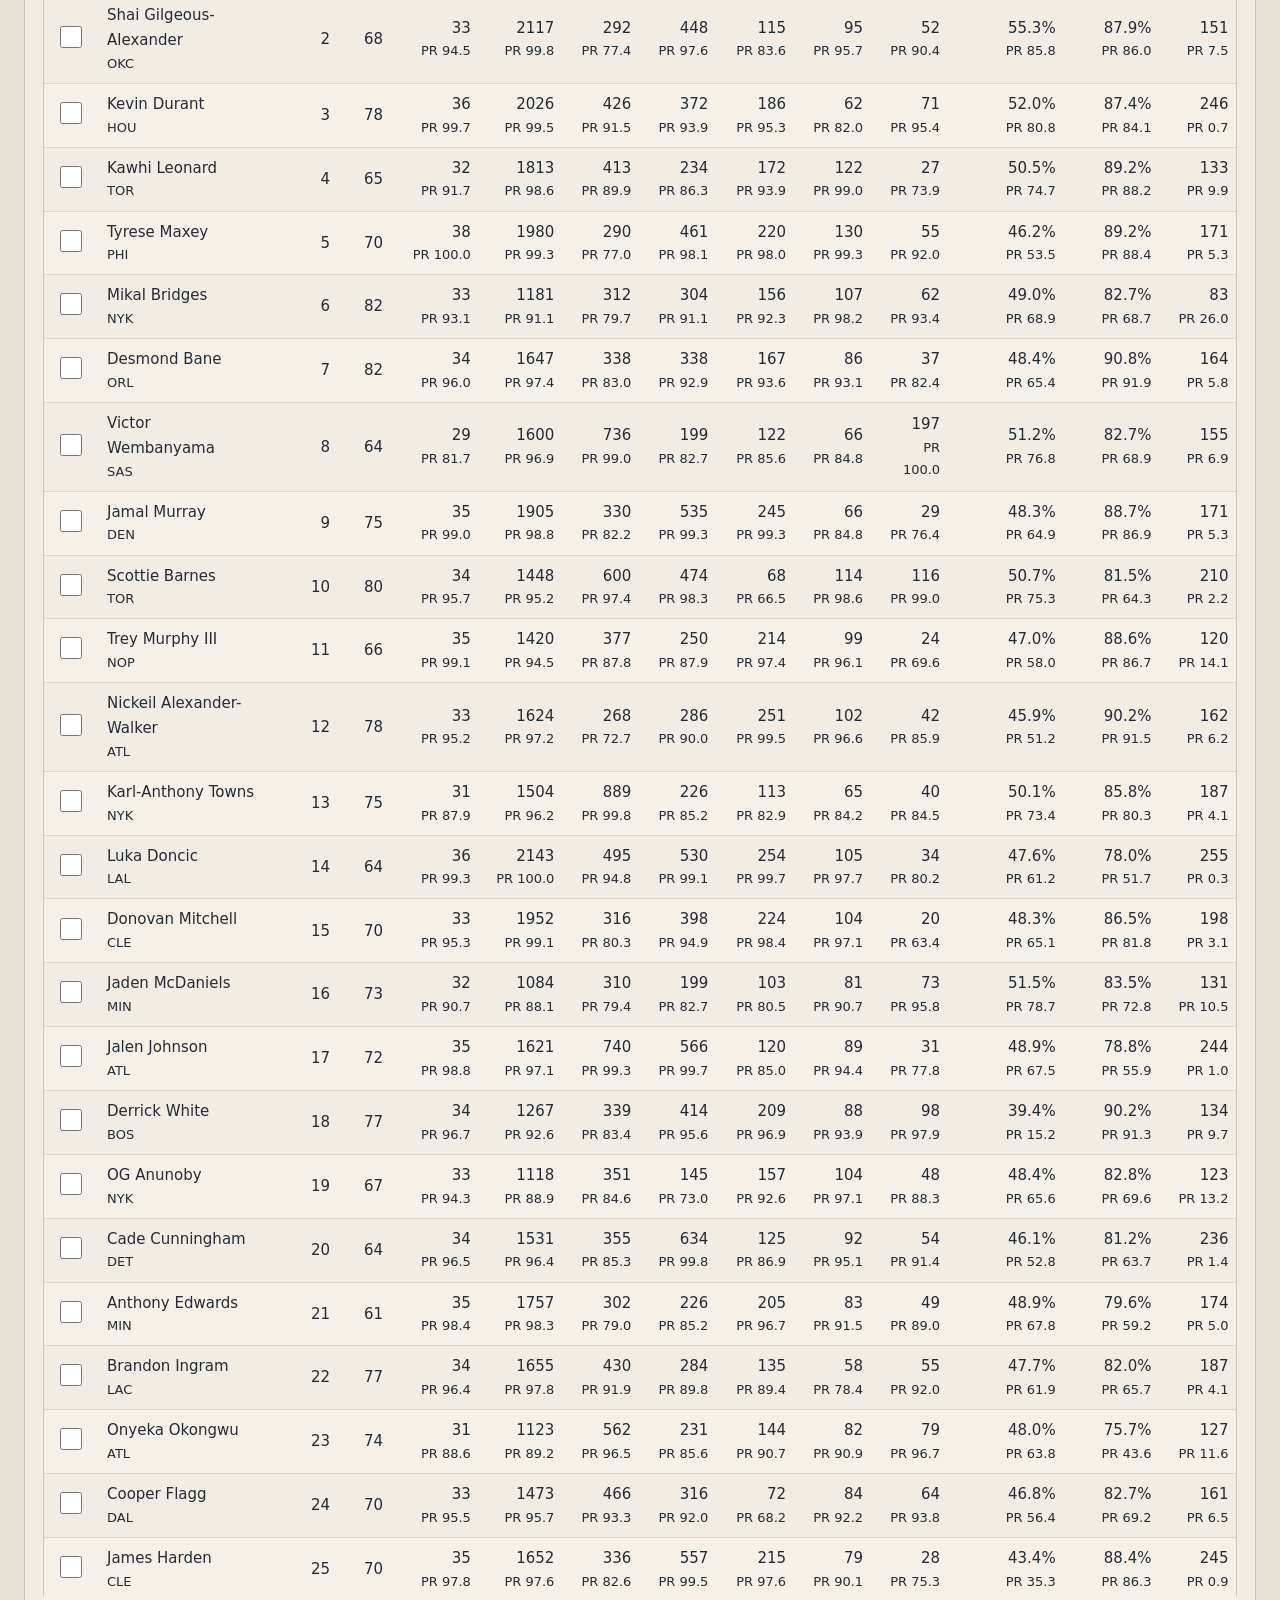
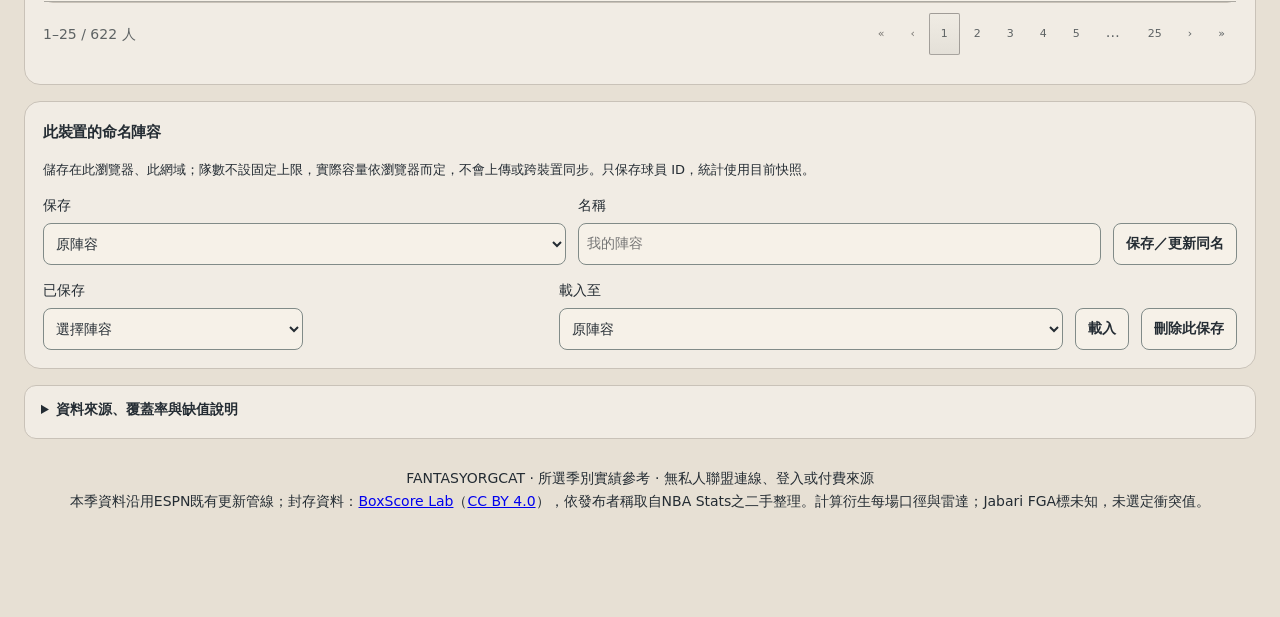
==== commit 93e8bc6c: "Improve site navigation, readable tables and recoverable roster editing" ====
--- a/roto.html
+++ b/roto.html
@@ -10,21 +10,27 @@
 <script type="text/javascript" charset="utf8" src="assets/datatables-2.3.7.min.js" integrity="sha384-Lo2E+ASlyar6zUXt6sPEy5uaDGtDGHXo300rohaW4/AV26JdoLBT9zhcOhV8BtL8" defer></script>
 <script src="roto_data.js" defer></script><script src="roto_core.js" defer></script><script src="roto.js" defer></script>
 </head>
-<body class="roto-page"><main class="container">
-<header class="appbar"><a class="brand home-link" href="index.html"><span class="brand-mark">FC</span><span>FANTASYORGCAT<small>NINE-CATEGORY · ROSTER LAB</small></span></a><a href="index.html" class="btn-stat">回球員／賽程表</a></header>
+<body class="roto-page"><a class="skip-link" href="#player-picker">跳到球員選取</a><main id="main-content" class="container">
+<header class="appbar"><a class="brand home-link" href="index.html"><span class="brand-mark">FC</span><span>FANTASYORGCAT<small>NINE-CATEGORY · ROSTER LAB</small></span></a><nav class="site-nav" aria-label="網站導覽"><a href="index.html">球員與賽程</a><a href="roto.html" aria-current="page">九項配隊</a></nav></header>
 <section class="hero"><div><div class="eyebrow">ROSTER LAB</div><h1>九項配隊分析</h1><p id="period-label">所選季別例行賽實績 · 比較陣容體質與換人產效</p></div><div class="hero-meta"><strong>H2H · ROTO</strong><span id="snapshot-label"></span></div></section>
-<section class="analysis-guide" aria-label="H2H 與 ROTO 使用方式"><p>先用每場產效看陣容強弱，再看換人會補強哪項、犧牲哪項。雷達固定使用每場資料，下方表格可另看整季總量。</p><p id="season-context"></p><button id="compare-efficiency" class="btn-stat">表格也看平均產效</button><div class="format-guides"><details><summary>H2H 類別制：看體質，再看當週先發場次</summary><p>平均產效適合找想贏的類別與換人方向。判斷當週勝負，還要依每位球員可排進每日先發的場次累計；FG／FT 必須先累計命中與出手再計算。本頁尚未計算當週先發、賽程與傷停影響。</p></details><details><summary>ROTO 補強目標：追得到的名次、守得住的分數</summary><p>先找「距上一名很近」或「領先下一名很少」的類別，再用換人平均產效評估補強與代價；若聯盟有場次上限，也要看剩餘可計入的先發場數。</p><p>要計算可增加幾分，需要同一時間點的全聯盟各隊累計、FGM／FGA／FTM／FTA，以及剩餘先發場次假設。目前此頁可比較換人方向，尚未提供聯盟名次與 ROTO 積分估算。直接填入聯盟已計入總量即可作為起點，之後估算剩餘先發，無須先重建每日歷史。</p></details></div></section>
-<p id="data-warning" class="data-warning" role="status" hidden></p>
-<section class="roto-toolbar" aria-label="比較設定"><label class="base-roster-switch">切換原陣容 <select id="base-roster-select"><option value="">選擇已儲存的聯盟／陣容</option></select></label><label>統計資料 <select id="data-period"></select></label><label>資料口徑 <select id="mode"><option value="totals">所選季別整季總量合計</option><option value="perGame">每人 1 場合計</option></select></label><div class="layers"><label><input type="checkbox" id="show-base" checked>原陣容</label><label><input type="checkbox" id="show-opponent" checked>對手</label><label><input type="checkbox" id="show-simulation" checked>換人後</label></div><button id="edit-base" class="btn-stat">編輯陣容</button></section>
+<nav class="section-nav" aria-label="配隊工作區">
+<button type="button" data-jump="player-picker">選球員 <span id="nav-pick-count">0</span></button><button type="button" data-jump="roster-editors">陣容管理</button><button type="button" data-jump="comparison-overview">看比較</button><button type="button" data-jump="saved-panel">儲存庫</button>
+</nav>
+<section id="roster-start" class="roster-start" aria-label="開始配隊"><div><h2>先選球員，看看你的九項強弱</h2><p>在完整數據表勾選原陣容，再新增對手或模擬換人。已保存的陣容可由上方選單載入。</p></div><button type="button" class="btn-stat primary-action" data-pick-target="base">開始選球員</button></section>
+<p id="season-context" class="season-context"></p>
+<section class="roto-toolbar" aria-label="比較設定"><label class="base-roster-switch">切換原陣容 <select id="base-roster-select"><option value="">選擇已儲存的聯盟／陣容</option></select></label><label>統計資料 <select id="data-period"></select></label><label>資料口徑 <select id="mode"><option value="totals">所選季別整季總量合計</option><option value="perGame">每人 1 場合計</option></select></label><div class="layers" role="group" aria-label="雷達顯示，對手選擇也同步表格"><span class="layer-label">雷達顯示</span><label><input type="checkbox" id="show-base" checked>原陣容</label><label><input type="checkbox" id="show-opponent" checked>對手</label><label><input type="checkbox" id="show-simulation" checked>換人後</label></div><button id="edit-base" class="btn-stat">編輯陣容</button></section>
 <p id="status" role="status" aria-live="polite"></p>
-<div class="roto-overview"><section class="radar-card"><div class="player-heading"><h3>每場九項體質</h3><span>固定每場 · 同季基準</span></div><p>計數類別比較每位球員的每場平均貢獻，排除歷史出賽總量差異；FG／FT 依每場出手量加權。表格切換總量時，雷達維持每場口徑。</p><p id="coverage"></p><fieldset class="opponent-layers"><legend>勾選要比較的對手</legend><div id="opponent-layers"></div></fieldset><div id="radar-plot" class="radar-plot"><svg id="radar" viewBox="0 0 460 380" role="group" aria-labelledby="radar-title radar-description"><title id="radar-title">陣容每場九項標準化雷達</title><desc id="radar-description">未知類別留白，不用零填補；實際數據見下方比較表。</desc></svg><div id="radar-tooltip" class="radar-tooltip" role="tooltip" aria-live="polite" hidden></div></div><p>滑鼠靠近節點、手機點一下，或用鍵盤聚焦類別名稱，可查看各陣容的實際數據。</p><div id="legend" class="radar-legend"></div><p id="to-scale-note">TO：0 失誤在最外圈，失誤越多越靠內。</p><details class="basis"><summary>讀圖方式與固定基準</summary><p id="basis-label"></p><p>其他八軸為 50 + 15 × 標準差距，截在 0–100。TO 以 0 失誤對應最外圈 100，同季來源每場平均對應 50，失誤越多持續往內；尺度為 100 ÷（1 + 陣容成員每場平均 TO ÷ 同季來源每場平均 TO）。計數類別先將每位球員總量除以個人 GP，再取陣容成員平均，對照同季完整來源的每場基準。FG／FT 將每位球員命中與出手各除以個人 GP，再合計命中 ÷ 合計出手，不平均球員百分比。基準不隨表格單位、你選的隊伍或換人而改動。</p><p>缺資料時僅顯示已知成員，標為「已知部分」，不當成完整隊伍。這是固定所選季別實績參考尺度，並非球員百分位、真正聯盟 ROTO 積分或預測。人數不等、分鐘與出賽樣本不同時，請一併看表格及覆蓋率。</p></details></section>
-<section class="differences-card"><div class="player-heading"><h3>九項數據與換人差異</h3></div><div class="table-mode"><label>查看數據 <select id="table-mode"><option value="totals">所選季別整季總量合計</option><option value="perGame">每人 1 場合計</option></select></label><p>整季總量是這份名單在所選季別的實績合計，不是你的聯盟已計入成績。平均產效則是每位球員各打 1 場的合計，並非球隊每場或當週預測。</p></div><p id="unit-note"></p><div class="category-table"><table><thead id="metrics-head"><tr><th scope="col">類別</th><th scope="col">原陣容</th><th scope="col">對手</th><th scope="col">換人後</th><th scope="col">換人差異</th></tr></thead><tbody id="metrics-body"></tbody></table></div><p class="coverage-note">缺資料時顯示已知小計與覆蓋率，不把未知球員當成0；不完整類別不畫完整面積，也不計換人差值。命中率差異以百分點呈現，失誤減少為佳。多隊時可左右滑動表格，或取消勾選暫不比較的對手。</p></section></div>
-<div class="roster-editors">
-<details id="base-editor" class="editor" open><summary>原陣容 <span id="base-count"></span></summary><p>編輯原陣容會重設模擬；多人換人請使用「換人模擬」，原名單不會被改動。</p><div class="base-save-controls"><label>切換已儲存陣容 <select id="base-roster-select-inline"><option value="">選擇已儲存的聯盟／陣容</option></select></label><label>聯盟／陣容名稱 <input id="base-roster-name" maxlength="80" placeholder="例如 H2H A盟、ROTO B盟"></label><div><button id="save-base-roster" class="btn-stat">儲存原陣容／更新同名</button><button id="new-base-roster" class="btn-stat">新增原陣容</button></div></div><p id="base-save-status" role="status"></p><p id="base-storage-warning" role="status" hidden></p><p>不同聯盟可分別命名保存，直接從本區的「切換已儲存陣容」載入。名單修改後請再儲存；切換會重設換人模擬。只保存在此裝置，沿用下方命名陣容，不會綁定私人聯盟。</p><div id="base-list" class="roster-list"></div><button id="clear-base" class="btn-stat">清空原陣容</button></details>
-<details id="opponent-editor" class="editor" open><summary>對手比較 <span id="opponent-count"></span></summary><p>自由新增、命名與編輯多隊；對手名單自動保存在此裝置，隊數不設固定上限。</p><div class="opponent-controls"><label>編輯隊伍 <select id="active-opponent"></select></label><label>隊伍名稱 <input id="opponent-name" maxlength="80"></label><div><button id="add-opponent" class="btn-stat">新增對手</button><button id="delete-opponent" class="btn-stat">刪除此隊</button></div></div><p id="opponents-status" role="status"></p><div id="opponent-list" class="roster-list"></div><button id="clear-opponent" class="btn-stat">清空對手</button></details>
-<details id="simulation-editor" class="editor" open><summary>換人模擬 <span id="simulation-count"></span></summary><p>勾選多人移出，再從搜尋加入替代球員。模擬不修改原陣容。</p><fieldset><legend>從原陣容移出</legend><div id="outgoing-list" class="roster-list"></div></fieldset><h4>加入的替代球員</h4><div id="incoming-list" class="roster-list"></div><button id="reset-simulation" class="btn-stat">重設模擬</button></details>
+
+<details class="analysis-guide"><summary>怎麼使用 H2H／ROTO 配隊分析？</summary><p>先用每場產效看陣容強弱，再看換人會補強哪項、犧牲哪項。雷達固定使用每場資料，下方表格可另看整季總量。</p><div class="format-guides"><details><summary>H2H 類別制：看體質，再看當週先發場次</summary><p>平均產效適合找想贏的類別與換人方向。判斷當週勝負，還要依每位球員可排進每日先發的場次累計；FG／FT 必須先累計命中與出手再計算。本頁尚未計算當週先發、賽程與傷停影響。</p></details><details><summary>ROTO 補強目標：追得到的名次、守得住的分數</summary><p>先找「距上一名很近」或「領先下一名很少」的類別，再用換人平均產效評估補強與代價；若聯盟有場次上限，也要看剩餘可計入的先發場數。</p><p>需要同一時間點的全聯盟各隊累計、FGM／FGA／FTM／FTA，以及剩餘先發場次假設，才能估算分數。本頁尚未提供聯盟名次與 ROTO 積分估算。</p></details></div></details>
+<div id="comparison-overview" class="roto-overview" tabindex="-1"><section class="radar-card"><div class="player-heading"><h3>每場九項體質</h3><span>固定每場 · 同季基準</span></div><p>越外圈越佳；計數看成員每場平均，FG／FT 依出手加權。</p><p id="coverage"></p><fieldset class="opponent-layers"><legend>勾選要比較的對手</legend><div id="opponent-layers"></div></fieldset><div id="radar-plot" class="radar-plot"><svg id="radar" viewBox="0 0 460 380" role="group" aria-labelledby="radar-title radar-description"><title id="radar-title">陣容每場九項標準化雷達</title><desc id="radar-description">未知類別留白，不用零填補；實際數據見下方比較表。</desc></svg><div id="radar-tooltip" class="radar-tooltip" role="tooltip" aria-live="polite" hidden></div></div><p>滑鼠靠近節點、手機點一下，或用鍵盤聚焦類別名稱，可查看各陣容的實際數據。</p><div id="legend" class="radar-legend"></div><p id="to-scale-note">TO：0 失誤在最外圈，失誤越多越靠內。</p><details class="basis"><summary>讀圖方式與固定基準</summary><p id="basis-label"></p><p>其他八軸為 50 + 15 × 標準差距，截在 0–100。TO 以 0 失誤對應最外圈 100，同季來源每場平均對應 50，失誤越多持續往內；尺度為 100 ÷（1 + 陣容成員每場平均 TO ÷ 同季來源每場平均 TO）。計數類別先將每位球員總量除以個人 GP，再取陣容成員平均，對照同季完整來源的每場基準。FG／FT 將每位球員命中與出手各除以個人 GP，再合計命中 ÷ 合計出手，不平均球員百分比。基準不隨表格單位、你選的隊伍或換人而改動。</p><p>缺資料時僅顯示已知成員，標為「已知部分」，不當成完整隊伍。這是固定所選季別實績參考尺度，並非球員百分位、真正聯盟 ROTO 積分或預測。人數不等、分鐘與出賽樣本不同時，請一併看表格及覆蓋率。</p></details></section>
+<section class="differences-card"><div class="player-heading"><h3>九項數據與換人差異</h3></div><div class="table-mode"><label>查看數據 <select id="table-mode"><option value="totals">所選季別整季總量合計</option><option value="perGame">每人 1 場合計</option></select></label><button id="compare-efficiency" class="btn-stat">表格也看平均產效</button><p>整季總量是這份名單在所選季別的實績合計，不是你的聯盟已計入成績。平均產效則是每位球員各打 1 場的合計，並非球隊每場或當週預測。</p></div><p id="unit-note"></p><div class="category-table"><table><thead id="metrics-head"><tr><th scope="col">類別</th><th scope="col">原陣容</th><th scope="col">對手</th><th scope="col">換人後</th><th scope="col">換人差異</th></tr></thead><tbody id="metrics-body"></tbody></table></div><p class="coverage-note">缺資料時顯示已知小計與覆蓋率，不把未知球員當成0；不完整類別不畫完整面積，也不計換人差值。命中率差異以百分點呈現，失誤減少為佳。多隊時可左右滑動表格，或取消勾選暫不比較的對手。</p></section></div>
+<div id="roster-editors" class="roster-editors" tabindex="-1">
+<details id="base-editor" class="editor" open><summary>原陣容 <span id="base-count"></span></summary><p>編輯原陣容會重設模擬；多人換人請使用「換人模擬」，原名單不會被改動。</p><div class="base-save-controls"><label>切換已儲存陣容 <select id="base-roster-select-inline"><option value="">選擇已儲存的聯盟／陣容</option></select></label><label>聯盟／陣容名稱 <input id="base-roster-name" maxlength="80" placeholder="例如 H2H A盟、ROTO B盟"></label><div><button id="save-base-roster" class="btn-stat">儲存原陣容／更新同名</button><button id="new-base-roster" class="btn-stat">新增原陣容</button></div></div><p id="base-save-status" role="status"></p><p id="base-storage-warning" role="status" hidden></p><p>不同聯盟可分別命名保存，使用本區選單載入。名單修改後請再儲存；切換會重設換人模擬。只保存在此瀏覽器，亦可到「儲存庫」管理。</p><button type="button" class="btn-stat primary-action" data-pick-target="base">勾選／編輯球員</button><div id="base-list" class="roster-list"></div><button id="clear-base" class="btn-stat">清空原陣容</button></details>
+<details id="opponent-editor" class="editor" open><summary>對手比較 <span id="opponent-count"></span></summary><p>自由新增、命名與編輯多隊；對手名單自動保存在此裝置，隊數不設固定上限。</p><div class="opponent-controls"><label>編輯隊伍 <select id="active-opponent"></select></label><label>隊伍名稱 <input id="opponent-name" maxlength="80"></label><div><button id="add-opponent" class="btn-stat">新增對手</button><button id="delete-opponent" class="btn-stat">刪除此隊</button></div></div><p id="opponents-status" role="status"></p><button type="button" class="btn-stat primary-action" data-pick-target="opponent">選取對手球員</button><div id="opponent-list" class="roster-list"></div><button id="clear-opponent" class="btn-stat">清空對手</button></details>
+<details id="simulation-editor" class="editor" open><summary>換人模擬 <span id="simulation-count"></span></summary><p>勾選多人移出，再從搜尋加入替代球員。模擬不修改原陣容。</p><button type="button" class="btn-stat primary-action" data-pick-target="incoming">編輯換人後名單</button><fieldset><legend>從原陣容移出</legend><div id="outgoing-list" class="roster-list"></div></fieldset><h4>加入的替代球員</h4><div id="incoming-list" class="roster-list"></div><button id="reset-simulation" class="btn-stat">重設模擬</button></details>
 </div>
-<section class="player-section search-panel"><div class="picker-controls"><div class="player-heading"><h3>球員數據與名單選取</h3><button id="view-roto-comparison" class="btn-stat">查看比較</button></div><div class="search-controls"><label>搜尋球員／NBA 球隊 <input type="search" id="player-search" placeholder="例如 Jokic 或 DEN" autocomplete="off"></label><label>正在編輯 <select id="add-target"><option value="base">原陣容</option><option value="opponent">對手</option><option value="incoming">換人後名單</option></select></label></div><p id="search-count"></p><p>直接在同一列勾選或解除；換人後名單的變動不會修改原陣容。</p></div><div id="search-results"><table id="roto-player-table"></table></div></section>
-<section class="player-section saved-panel"><h3>此裝置的命名陣容</h3><p>儲存在此瀏覽器、此網域；隊數不設固定上限，實際容量依瀏覽器而定，不會上傳或跨裝置同步。只保存球員 ID，統計使用目前快照。</p><p id="storage-warning" role="status" hidden></p><div class="save-controls"><label>保存 <select id="save-target"><option value="base">原陣容</option><option value="opponent">對手</option><option value="simulation">換人後</option></select></label><label>名稱 <input id="roster-name" maxlength="80" placeholder="我的陣容"></label><button id="save-roster" class="btn-stat">保存／更新同名</button></div><div class="load-controls"><label>已保存 <select id="saved-rosters"><option value="">選擇陣容</option></select></label><label>載入至 <select id="load-target"><option value="base">原陣容</option><option value="opponent">目前對手</option><option value="new-opponent">新增為對手隊伍</option></select></label><button id="load-roster" class="btn-stat">載入</button><button id="delete-roster" class="btn-stat">刪除此保存</button></div></section>
+<section id="player-picker" class="player-section search-panel" tabindex="-1"><div class="picker-controls"><div class="player-heading"><h3>球員數據與名單選取</h3><button id="view-roto-comparison" class="btn-stat">查看比較</button></div><div class="search-controls"><label>搜尋球員／NBA 球隊 <input type="search" id="player-search" placeholder="例如 Jokic 或 DEN" autocomplete="off"></label><label>正在編輯 <select id="add-target"><option value="base">原陣容</option><option value="opponent">對手</option><option value="incoming">換人後名單</option></select></label></div><div class="picker-feedback"><p id="search-count"></p><button id="selected-only" type="button" class="btn-stat" aria-pressed="false">只看已選</button><button id="clear-search" type="button" class="btn-stat">清除搜尋</button></div><p id="picker-feedback" class="picker-message" role="status" aria-live="polite"></p></div><div id="search-results"><table id="roto-player-table"></table></div></section>
+<section id="saved-panel" class="player-section saved-panel" tabindex="-1"><h3>此裝置的命名陣容</h3><p>儲存在此瀏覽器、此網域；隊數不設固定上限，實際容量依瀏覽器而定，不會上傳或跨裝置同步。只保存球員 ID，統計使用目前快照。</p><p id="storage-warning" role="status" hidden></p><div class="save-controls"><label>保存 <select id="save-target"><option value="base">原陣容</option><option value="opponent">對手</option><option value="simulation">換人後</option></select></label><label>名稱 <input id="roster-name" maxlength="80" placeholder="我的陣容"></label><button id="save-roster" class="btn-stat">保存／更新同名</button></div><div class="load-controls"><label>已保存 <select id="saved-rosters"><option value="">選擇陣容</option></select></label><label>載入至 <select id="load-target"><option value="base">原陣容</option><option value="opponent">目前對手</option><option value="new-opponent">新增為對手隊伍</option></select></label><button id="load-roster" class="btn-stat">載入</button><button id="delete-roster" class="btn-stat">刪除此保存</button></div></section>
+<details class="data-notes"><summary>資料來源、覆蓋率與缺值說明</summary><p id="data-warning" class="data-warning" role="status" hidden></p><p>資料缺漏以「—」或已知小計呈現，不補成 0；歷史表現不等於本季預測。雷達尺度與計算方式可在圖表下方展開。</p></details>
 <footer class="footer">FANTASYORGCAT · 所選季別實績參考 · 無私人聯盟連線、登入或付費來源<br>本季資料沿用ESPN既有更新管線；封存資料：<a href="https://www.boxscorelab.com/downloads/2025-26-player-season-totals.csv" target="_blank" rel="noopener">BoxScore Lab</a>（<a href="https://creativecommons.org/licenses/by/4.0/" target="_blank" rel="noopener">CC BY 4.0</a>），依發布者稱取自NBA Stats之二手整理。計算衍生每場口徑與雷達；Jabari FGA標未知，未選定衝突值。</footer>
 </main></body></html>
--- a/dashboard.css
+++ b/dashboard.css
@@ -24,3 +24,77 @@
 .schedule-scroll thead{position:sticky;top:0;z-index:2}
 
 .roto-link{display:inline-block;color:var(--accent);font-size:11px;margin-top:4px;text-underline-offset:3px}
+
+/* Homepage workspace: readable data, clear destinations, compact secondary context. */
+body.dashboard-page{font-family:system-ui,-apple-system,BlinkMacSystemFont,'Segoe UI','Noto Sans TC','Microsoft JhengHei',sans-serif;font-size:15px;font-weight:500;line-height:1.55;--ink:#26343c;--muted:#4e5960;padding:20px}
+body.dashboard-page .container{max-width:1440px}
+body.dashboard-page .appbar{flex-wrap:wrap;gap:12px;margin-bottom:16px}
+body.dashboard-page .brand{font-size:15px;letter-spacing:0}
+body.dashboard-page .brand small{font-size:13px;letter-spacing:.25px}
+body.dashboard-page .app-status{font-size:13px;margin-left:auto}
+body.dashboard-page .site-nav{display:flex;gap:8px}
+body.dashboard-page .site-nav a{display:inline-flex;align-items:center;justify-content:center;min-height:44px;padding:9px 16px;border:1px solid var(--control-line);border-radius:10px;color:var(--ink);background:var(--paper);text-decoration:none;font-size:14px;font-weight:650;white-space:nowrap}
+body.dashboard-page .site-nav a[aria-current="page"]{background:var(--accent);border-color:var(--accent);color:var(--paper)}
+body.dashboard-page .site-nav a:not([aria-current]):hover{background:var(--accent-soft)}
+body.dashboard-page .hero{padding:18px 24px;margin-bottom:12px;gap:16px}
+body.dashboard-page .hero h1{font-size:clamp(24px,2.4vw,32px);letter-spacing:-.6px;margin:0 0 6px;line-height:1.3}
+body.dashboard-page .hero p{font-size:15px;line-height:1.6}
+body.dashboard-page .hero-meta{font-size:13px;line-height:1.6}
+body.dashboard-page .hero-meta strong{font-size:16px;margin-bottom:2px}
+body.dashboard-page .data-details{font-size:13px;line-height:1.7;margin:0 0 10px;background:transparent}
+body.dashboard-page .data-details summary{min-height:44px;padding:10px 14px}
+body.dashboard-page .metric-grid{gap:0;margin:0 14px 12px;border:1px solid var(--line);border-radius:12px;overflow:hidden}
+body.dashboard-page .metric-card{border:0;border-radius:0;border-right:1px solid var(--line);padding:12px 16px}
+body.dashboard-page .metric-card:last-child{border-right:0}
+body.dashboard-page .metric-card :is(span,small){font-size:13px}
+body.dashboard-page .metric-card span{margin-bottom:4px}
+body.dashboard-page .metric-card strong{font-size:22px}
+body.dashboard-page .workspace-bar{gap:10px;padding:10px 0;background:var(--bg);border-top:1px solid var(--line);border-bottom:1px solid var(--line);margin-bottom:12px}
+body.dashboard-page .platform-switch{gap:6px}
+body.dashboard-page .platform-button{font-size:14px;padding:8px 13px}
+body.dashboard-page .platform-button small{font-size:13px}
+body.dashboard-page .season-picker{font-size:14px;gap:6px}
+body.dashboard-page .season-picker select{font-size:14px;padding:8px;min-height:44px}
+body.dashboard-page .filter-tools{gap:8px}
+body.dashboard-page .selection-label{font-size:13px;line-height:1.4}
+body.dashboard-page :is(.global-reset,.btn-stat,.btn-reset,.tab button){font-size:14px;min-height:44px;padding:9px 12px}
+body.dashboard-page .global-reset{box-shadow:none}
+body.dashboard-page #view-comparison{display:inline-flex;align-items:center;background:var(--accent-soft);color:var(--ink);font-weight:650;text-decoration:none}
+body.dashboard-page .period-tools{font-size:14px;line-height:1.65;padding:12px 16px}
+body.dashboard-page :is(.platform-note,.period-tools #schedule-freshness){font-size:13px;line-height:1.6}
+body.dashboard-page .period-tools summary{min-height:32px;display:list-item;padding:4px 0}
+body.dashboard-page h3{font-size:17px;line-height:1.5;letter-spacing:0}
+body.dashboard-page :is(h3 small,.player-heading span,.legend,.footer,.roto-link){font-size:13px;line-height:1.6}
+body.dashboard-page .player-heading{flex-wrap:wrap;gap:10px;margin-bottom:8px}
+body.dashboard-page .player-hint{margin:0 0 14px;font-size:13px;color:var(--muted);line-height:1.6}
+body.dashboard-page .player-section{scroll-margin-top:calc(var(--workspace-height,0px) + 12px)}
+body.dashboard-page .controls{gap:8px;padding-bottom:12px}
+body.dashboard-page .controls>span{font-size:13px}
+body.dashboard-page .stat-divider{margin-left:12px;padding-left:12px;border-left:1px solid var(--line)}
+body.dashboard-page :is(table,.team-section table){font-size:14px;font-variant-numeric:tabular-nums}
+body.dashboard-page th{font-size:13px;padding:12px 10px}
+body.dashboard-page td{padding:11px 10px}
+body.dashboard-page .stat-pr{font-size:13px;color:var(--muted)}
+body.dashboard-page .matchup{min-width:104px;max-width:136px;font-size:14px}
+body.dashboard-page :is(.matchup small,.game-time,.comparison-scroll small){font-size:13px;line-height:1.5}
+body.dashboard-page .game-time{max-width:150px}
+body.dashboard-page .pick-controls{font-size:14px;margin-top:8px}
+body.dashboard-page .pick-controls label{min-height:44px;gap:8px;width:max-content;padding:4px 8px;border-radius:8px;background:#516a780d}
+body.dashboard-page .pick-controls label:has(input:checked){background:var(--accent-soft);font-weight:700}
+body.dashboard-page .pick-controls input{width:20px;height:20px;margin:0}
+body.dashboard-page .player-section .dt-layout-row{font-size:14px;line-height:1.5}
+body.dashboard-page div.dt-container .dt-input{min-height:44px;font-size:16px}
+body.dashboard-page div.dt-container .dt-paging .dt-paging-button{font-size:14px;min-width:44px;min-height:44px}
+body.dashboard-page #comparison-meta{font-size:14px}
+body.dashboard-page #comparison-panel select{min-height:44px;font-size:16px}
+body.dashboard-page #comparison-panel .controls{gap:12px}
+body.dashboard-page #comparison-panel .roto-link{margin:0;text-decoration:none;display:inline-flex;align-items:center}
+@media(max-width:1000px){body.dashboard-page .filter-tools{width:auto;margin-left:auto}body.dashboard-page .workspace-bar .season-picker{flex:1 1 260px}body.dashboard-page .site-nav{flex-basis:100%}body.dashboard-page .site-nav a{flex:1}}
+@media(max-width:600px){body.dashboard-page{padding:10px;font-size:15px}body.dashboard-page .appbar{gap:10px;margin:2px 0 14px}body.dashboard-page .brand{font-size:14px}body.dashboard-page .brand-mark{width:36px;height:36px}body.dashboard-page .app-status{max-width:152px;font-size:13px}body.dashboard-page .site-nav{gap:8px}body.dashboard-page .hero{padding:16px;display:block}body.dashboard-page .hero p{font-size:14px}body.dashboard-page .hero-meta{margin-top:8px;text-align:left;font-size:13px;white-space:normal}body.dashboard-page .hero-meta strong{display:inline;margin-right:8px;font-size:14px}body.dashboard-page .metric-card{padding:10px 12px}body.dashboard-page .metric-card:nth-child(2){border-right:0}body.dashboard-page .metric-card:nth-child(-n+2){border-bottom:1px solid var(--line)}body.dashboard-page .workspace-bar{gap:8px;padding:8px 0}body.dashboard-page .platform-switch{display:flex;width:auto}body.dashboard-page .platform-button{padding:8px 12px}body.dashboard-page .workspace-bar .season-picker{flex-basis:100%}body.dashboard-page .filter-tools{width:100%;margin:0;gap:6px;justify-content:flex-start;flex-wrap:wrap}body.dashboard-page .selection-label{margin-right:auto;max-width:90px}body.dashboard-page .filter-tools :is(.global-reset,.btn-stat){padding:8px;font-size:13px}body.dashboard-page .period-tools{padding:10px 12px}body.dashboard-page .team-section,body.dashboard-page .player-section{padding:12px}body.dashboard-page h3 small{display:block;margin:3px 0 0}body.dashboard-page .player-heading span{max-width:50%;text-align:right}body.dashboard-page .stat-divider{margin-left:0!important;padding-left:0;border-left:0;flex-basis:100%}body.dashboard-page .controls{gap:6px}body.dashboard-page .btn-reset{margin-left:auto}body.dashboard-page .legend{gap:8px;margin:12px 0}body.dashboard-page .dt-search input{max-width:200px}body.dashboard-page .player-section .dt-layout-row{gap:10px}body.dashboard-page .footer{font-size:13px}}
+@media(prefers-reduced-motion:reduce){html:has(body.dashboard-page){scroll-behavior:auto}body.dashboard-page *{transition:none!important}}
+body.dashboard-page .filter-tools .selection-label{max-width:none;flex:1;min-width:0}
+body.dashboard-page .player-section .dt-scroll-head th:first-child{position:sticky;left:0;z-index:3;box-shadow:1px 0 var(--line)}
+body.dashboard-page .player-section .dt-scroll-body>table>tbody>tr>td:first-child{position:sticky;left:0;z-index:1;min-width:140px;max-width:180px;background:var(--paper);box-shadow:1px 0 var(--line)}
+body.dashboard-page .player-section .dt-scroll-body>table>tbody>tr:nth-child(even)>td:first-child{background:var(--panel)}
+body.dashboard-page .stat-pr,body.dashboard-page .comparison-scroll small{white-space:nowrap}
+@media(max-width:360px){body.dashboard-page .app-status{max-width:none;flex-basis:100%;text-align:left}}
--- a/roto.css
+++ b/roto.css
@@ -30,3 +30,90 @@
 @media(max-width:600px){.roto-toolbar>.base-roster-switch{display:grid;width:100%}.roto-page #base-roster-select{width:100%;max-width:100%}}
 .base-save-controls select{width:100%;min-width:0}
 .radar-plot{position:relative}.radar-tooltip{position:absolute;z-index:25;width:min(320px,calc(100% - 16px));overflow:auto;background:var(--paper);border:1px solid var(--line);border-radius:12px;padding:12px;box-shadow:0 5px 18px #35434b26;overflow-wrap:anywhere;color:#242c33}.radar-tooltip[hidden]{display:none}.radar-tooltip>strong{font-size:15px}.roto-page .radar-tooltip p{margin:2px 0 8px}.radar-tooltip ul{list-style:none;margin:0 0 8px;padding:0}.radar-tooltip li{border-top:1px solid var(--line);padding:8px 0}.radar-tooltip small,.radar-tooltip .tooltip-value{display:block}.radar-tooltip .tooltip-value{font-size:15px;font-variant-numeric:tabular-nums}.tooltip-team{font-size:14px;font-weight:650}.tooltip-team:before{content:'';display:inline-block;width:14px;height:3px;background:var(--series);margin-right:6px}.radar-plot [data-radar-metric]{cursor:help}.radar-plot [data-radar-metric]:focus-visible{outline:2px solid var(--accent);outline-offset:3px}
+
+/* Keep the current task reachable while moving between the roster and results. */
+:root{--section-nav-height:52px;--roto-picker-height:180px}
+.roto-page{padding-bottom:90px}
+.roto-page .skip-link{position:fixed;top:8px;left:8px;z-index:100;transform:translateY(-160%);padding:12px;background:var(--paper);color:var(--ink);border:2px solid var(--accent);border-radius:8px}
+.roto-page .skip-link:focus{transform:none}
+.roto-page .appbar{gap:20px;flex-wrap:wrap;margin-bottom:18px}
+.roto-page .site-nav{display:flex;gap:6px;flex-wrap:wrap}
+.roto-page .site-nav a{display:inline-flex;align-items:center;min-height:44px;padding:8px 14px;border:1px solid var(--control-line);border-radius:9px;color:var(--ink);text-decoration:none;font-size:14px;font-weight:650}
+.roto-page .site-nav a[aria-current=page]{background:var(--accent);border-color:var(--accent);color:var(--paper)}
+.roto-page .site-nav a:hover{box-shadow:inset 0 -3px var(--warm-ink)}
+.roto-page .hero{padding:24px 28px;margin-bottom:18px}
+.roto-page .hero-meta{max-width:35%;overflow-wrap:anywhere}
+.roto-page .section-nav{position:sticky;top:0;z-index:40;display:grid;grid-template-columns:repeat(4,minmax(0,1fr));gap:4px;padding:6px;background:var(--paper);border:1px solid var(--line);border-radius:12px;box-shadow:0 3px 8px #35434b12}
+.roto-page .section-nav button{border:0;border-radius:7px;background:transparent;color:var(--ink);font:inherit;font-size:14px;font-weight:650;min-height:44px;padding:8px;cursor:pointer}
+.roto-page .section-nav button:hover,.roto-page .section-nav button:focus-visible{background:var(--accent-soft)}
+.roto-page #nav-pick-count{display:inline-block;min-width:20px;padding:0 5px;border-radius:20px;background:var(--accent-soft);color:var(--ink);font-size:13px}
+.roto-page .season-context{margin:12px 2px;color:#555d62;font-size:13px}
+.roto-page .roto-toolbar{gap:12px;align-items:end;padding:16px;background:var(--panel);border:1px solid var(--line);border-radius:12px;margin:12px 0}
+.roto-page .roto-toolbar>label{display:grid;gap:6px;flex:1;min-width:170px}
+.roto-page .roto-toolbar select{width:100%;max-width:100%!important;font-size:15px;color:var(--ink)}
+.roto-page .roto-toolbar .layers{flex-basis:100%;gap:20px}
+.roto-page .roto-toolbar .layers label{min-height:32px}
+.roto-page .roster-start{display:flex;gap:24px;align-items:center;justify-content:space-between;background:var(--accent-soft);padding:22px;border:1px solid var(--accent);border-radius:14px;margin:16px 0}
+.roto-page .roster-start h2{font-size:19px;line-height:1.5;margin:0 0 6px}
+.roto-page .roster-start p{margin:0;font-size:14px}
+.roto-page .primary-action{background:var(--accent);border-color:var(--accent);color:var(--paper);min-height:44px}
+.roto-page .primary-action:hover{background:var(--accent-hover);color:var(--paper)}
+.roto-page .analysis-guide,.roto-page .data-notes{margin:14px 0;border:1px solid var(--line);background:var(--panel);border-radius:12px;padding:12px 16px}
+.roto-page .analysis-guide>summary,.roto-page .data-notes>summary{cursor:pointer;min-height:28px;font-size:14px;font-weight:650}
+.roto-page .roto-overview{align-items:start;gap:20px}
+.roto-page .radar-card,.roto-page .differences-card{padding:20px}
+.roto-page .player-heading h3{font-size:18px;line-height:1.4}
+.roto-page .category-table table{table-layout:auto}
+.roto-page .category-table th,.roto-page .category-table td{white-space:nowrap}
+.roto-page .category-table th:not(:first-child){min-width:110px;max-width:200px;white-space:normal;overflow-wrap:anywhere}
+.roto-page .category-table td{font-size:17px;font-variant-numeric:tabular-nums}
+.roto-page .category-table td small{font-size:13px;white-space:normal;min-width:96px}
+.roto-page .category-table tbody tr:hover td{background:#e6e8e1}
+.roto-page .category-table td.delta-good{color:#315e59}.roto-page .category-table td.delta-bad{color:#82505a}
+.roto-page .roster-editors{align-items:start}
+.roto-page .editor{padding:16px}
+.roto-page .editor>summary{font-size:16px;min-height:32px}
+.roto-page .editor>summary span{font-size:13px}
+.roto-page .editor .primary-action{width:100%}
+.roto-page .roster-list{max-height:440px;overflow:auto;overscroll-behavior:contain;scrollbar-gutter:stable;padding-right:4px}
+.roto-page .roster-list:empty{display:none}
+.roto-page .roster-item{padding:10px 0}
+.roto-page .roster-item input[type=checkbox]{flex-shrink:0}
+.roto-page .roster-item label{min-height:44px;flex:1}
+.roto-page :is(#player-picker,#roster-editors,#comparison-overview,#saved-panel){scroll-margin-top:calc(var(--section-nav-height) + 16px)}
+.roto-page :is(#player-picker,#roster-editors,#comparison-overview,#saved-panel):focus{outline:none}
+.roto-page :is(#player-picker,#roster-editors,#comparison-overview,#saved-panel):focus-visible{outline:2px solid var(--accent);outline-offset:3px}
+.roto-page .picker-controls{top:var(--section-nav-height);padding:10px 0;border-bottom:1px solid var(--line)}
+.roto-page .picker-controls .player-heading{margin-bottom:10px}
+.roto-page .search-panel .dt-scroll-head{top:calc(var(--section-nav-height) + var(--roto-picker-height))}
+.roto-page .picker-feedback{display:flex;align-items:center;flex-wrap:wrap;gap:8px;margin-top:8px}
+.roto-page #search-count{flex:1;margin:0;font-size:13px;overflow-wrap:anywhere}
+.roto-page .picker-feedback button{font-size:13px;padding:6px 10px;min-height:40px}
+.roto-page #picker-feedback{margin:4px 0 0;line-height:1.5;min-height:20px;max-width:100%;white-space:nowrap;overflow:hidden;text-overflow:ellipsis;color:#315e59}
+.roto-page .search-panel tr.roto-picked td{background:#dde5e2!important}
+.roto-page .search-panel tr.roto-picked td:first-child{box-shadow:inset 3px 0 var(--accent)}
+.roto-page .search-panel tbody td:first-child{padding:12px}
+.roto-page #status{position:fixed;bottom:18px;left:50%;transform:translateX(-50%);z-index:60;display:flex;align-items:center;gap:12px;width:max-content;max-width:min(580px,calc(100vw - 24px));margin:0;padding:12px 16px;background:var(--ink);color:var(--paper);border:1px solid var(--ink);border-radius:12px;box-shadow:0 5px 20px #35434b33;font-size:14px;overflow-wrap:anywhere}
+.roto-page #status:empty{display:none}
+.roto-page #status .btn-stat{min-height:44px;flex-shrink:0;background:var(--paper);color:var(--ink)}
+.roto-page :is(button,a,input,select,summary):focus-visible{outline:3px solid var(--accent);outline-offset:3px}
+@media(max-width:600px){
+ .roto-page .appbar{display:block}.roto-page .brand{font-size:13px!important}.roto-page .brand small{font-size:13px}
+ .roto-page .site-nav{margin-top:14px;display:grid;grid-template-columns:1fr 1fr}.roto-page .site-nav a{justify-content:center}
+ .roto-page .hero{padding:18px}.roto-page .hero h1{font-size:27px}.roto-page .hero-meta{max-width:100%;margin-top:8px;font-size:13px}
+ .roto-page .section-nav{gap:0;padding:4px;border-radius:10px}.roto-page .section-nav button{font-size:13px;padding:6px 2px}.roto-page #nav-pick-count{font-size:13px;min-width:16px;padding:0 3px}
+ .roto-page .roto-toolbar{padding:12px;gap:10px}.roto-page .roto-toolbar>label{min-width:0;width:100%;flex-basis:100%}.roto-page .roto-toolbar .layers{justify-content:flex-start;gap:14px}.roto-page .roto-toolbar #edit-base{width:100%}
+ .roto-page .roster-start{display:block;padding:16px}.roto-page .roster-start button{width:100%;margin-top:12px}
+ .roto-page .roto-overview{gap:14px}.roto-page .radar-card,.roto-page .differences-card{padding:14px}.roto-page .radar-card .player-heading{flex-wrap:wrap;gap:4px}
+ .roto-page .category-table td{font-size:16px}.roto-page .category-table th{font-size:14px}
+ .roto-page .picker-controls .player-heading h3{font-size:16px}.roto-page .picker-controls .player-heading button{font-size:13px;padding:6px 10px}
+ .roto-page .search-controls{display:grid;grid-template-columns:minmax(0,1.1fr) minmax(0,1fr);gap:8px}.roto-page .search-controls label{min-width:0;font-size:13px}
+ .roto-page .search-controls input,.roto-page .search-controls select{font-size:16px;min-height:44px;padding:7px}
+ .roto-page #search-count{flex-basis:100%}.roto-page .picker-feedback{gap:6px;margin-top:6px}
+ .roto-page .picker-feedback button{min-height:36px;padding:4px 10px}.roto-page #picker-feedback{font-size:13px}
+ .roto-page .roster-list{max-height:360px}.roto-page .saved-panel .save-controls,.roto-page .saved-panel .load-controls{gap:10px}
+}
+@media(prefers-reduced-motion:reduce){.roto-page *{scroll-behavior:auto!important;transition:none!important}}
+.roto-page .layers .layer-label{font-size:13px;color:var(--muted);align-self:center}
+@media(max-width:600px){.roto-page .roto-toolbar .layers{gap:10px}.roto-page .layers .layer-label{flex-basis:100%}}
+.roto-page .search-panel .dt-layout-table{color:#242c33}
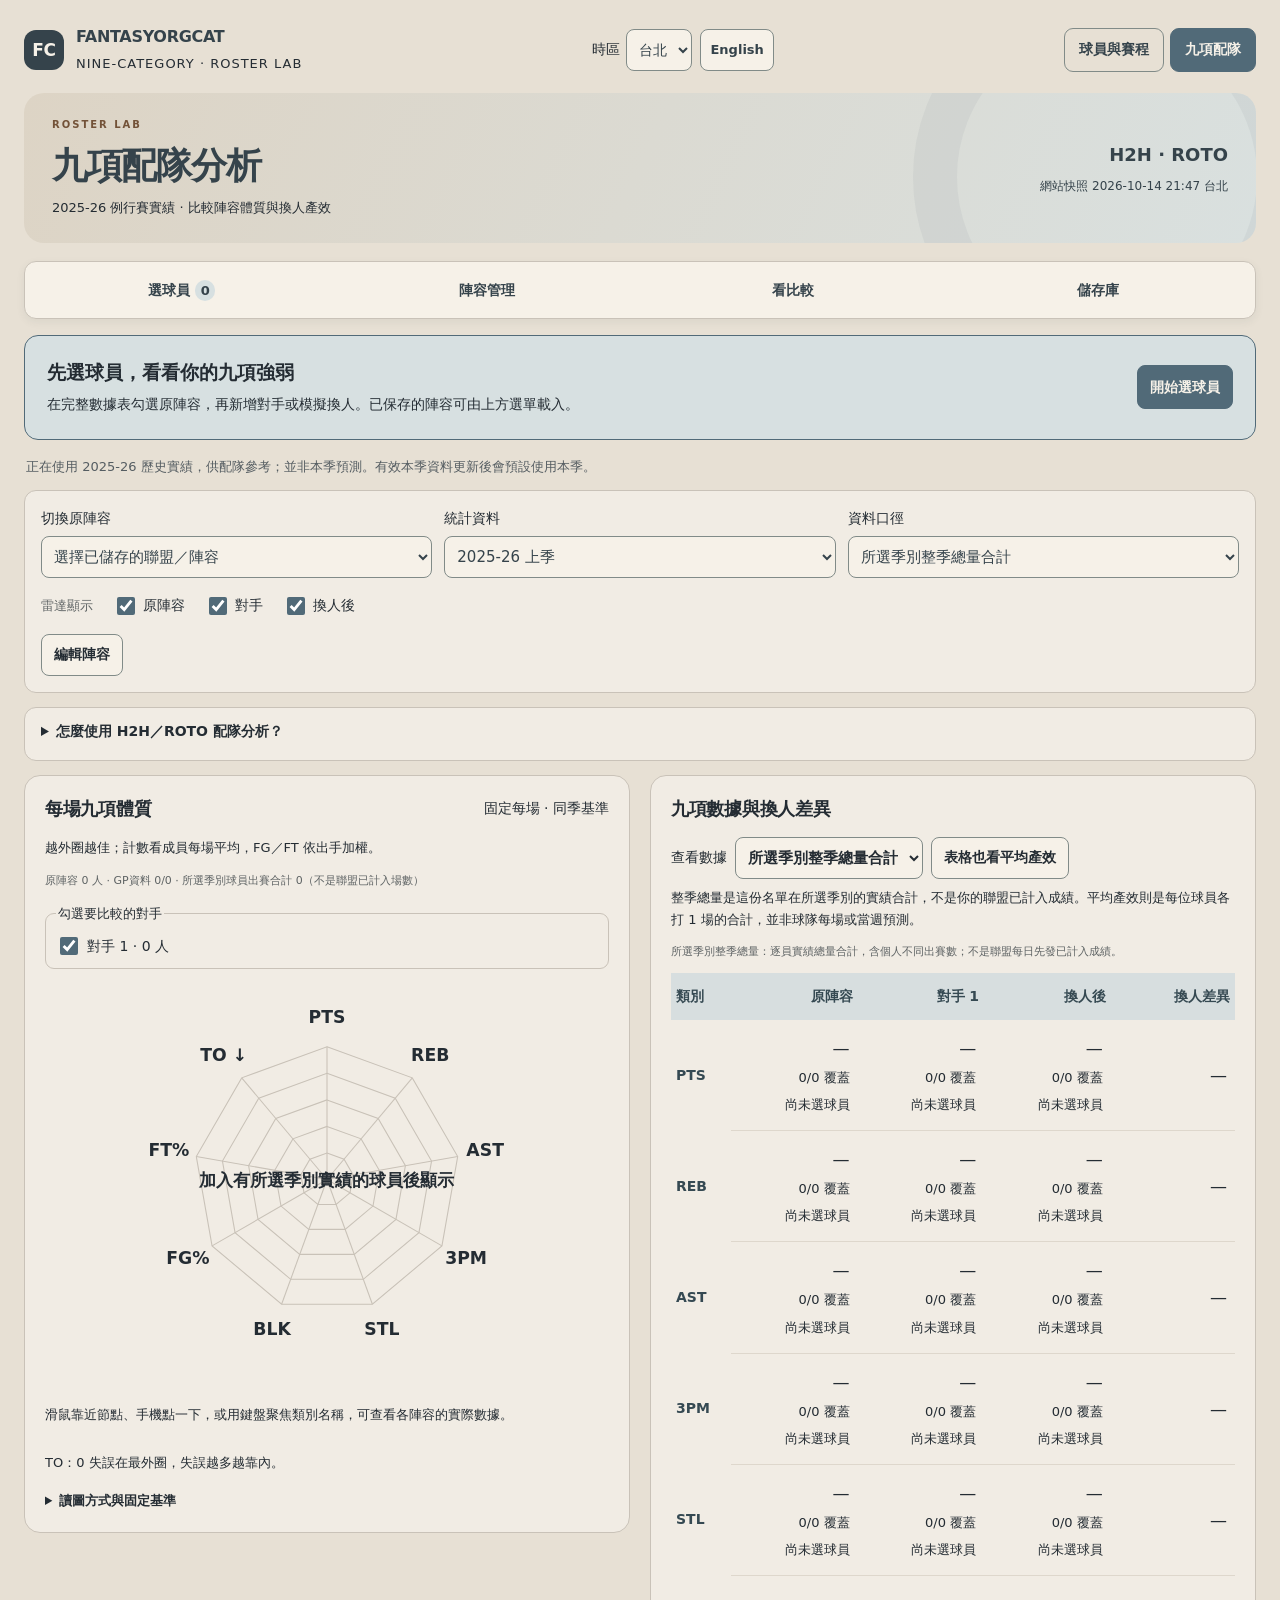
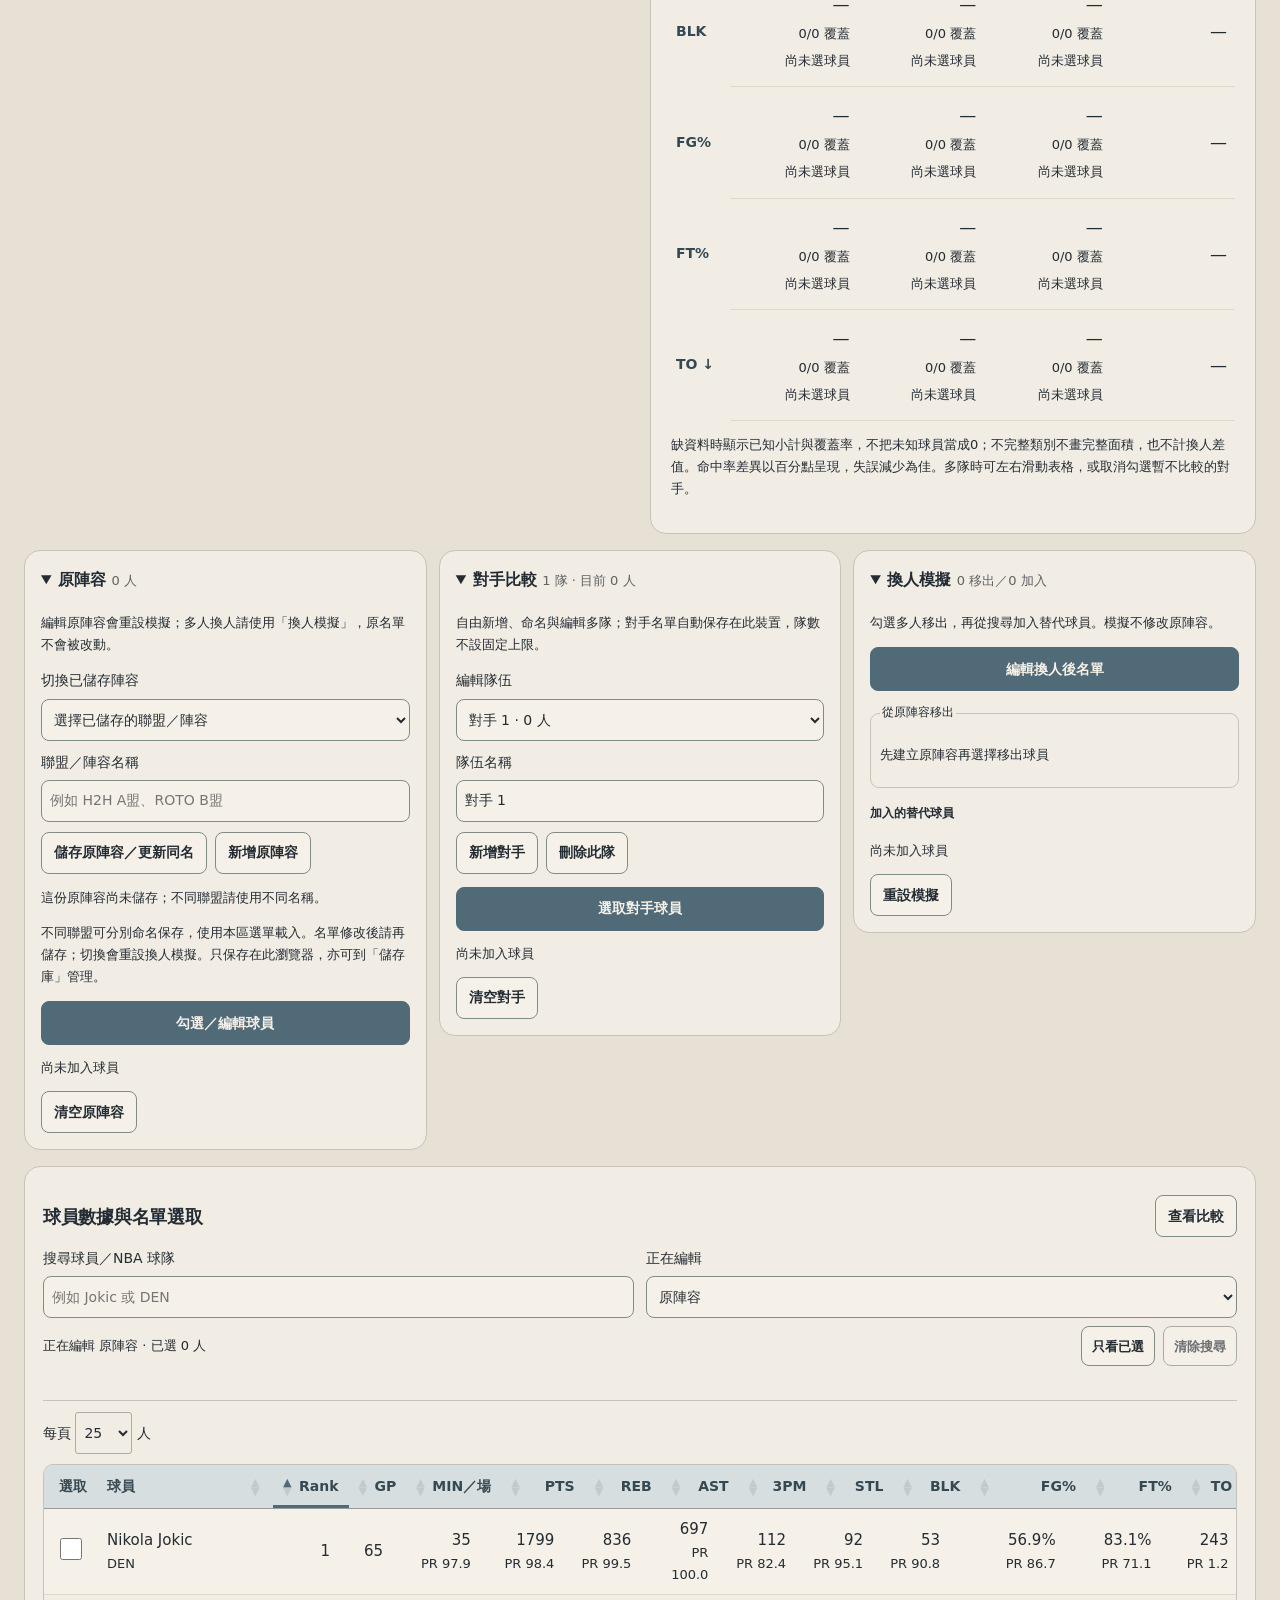
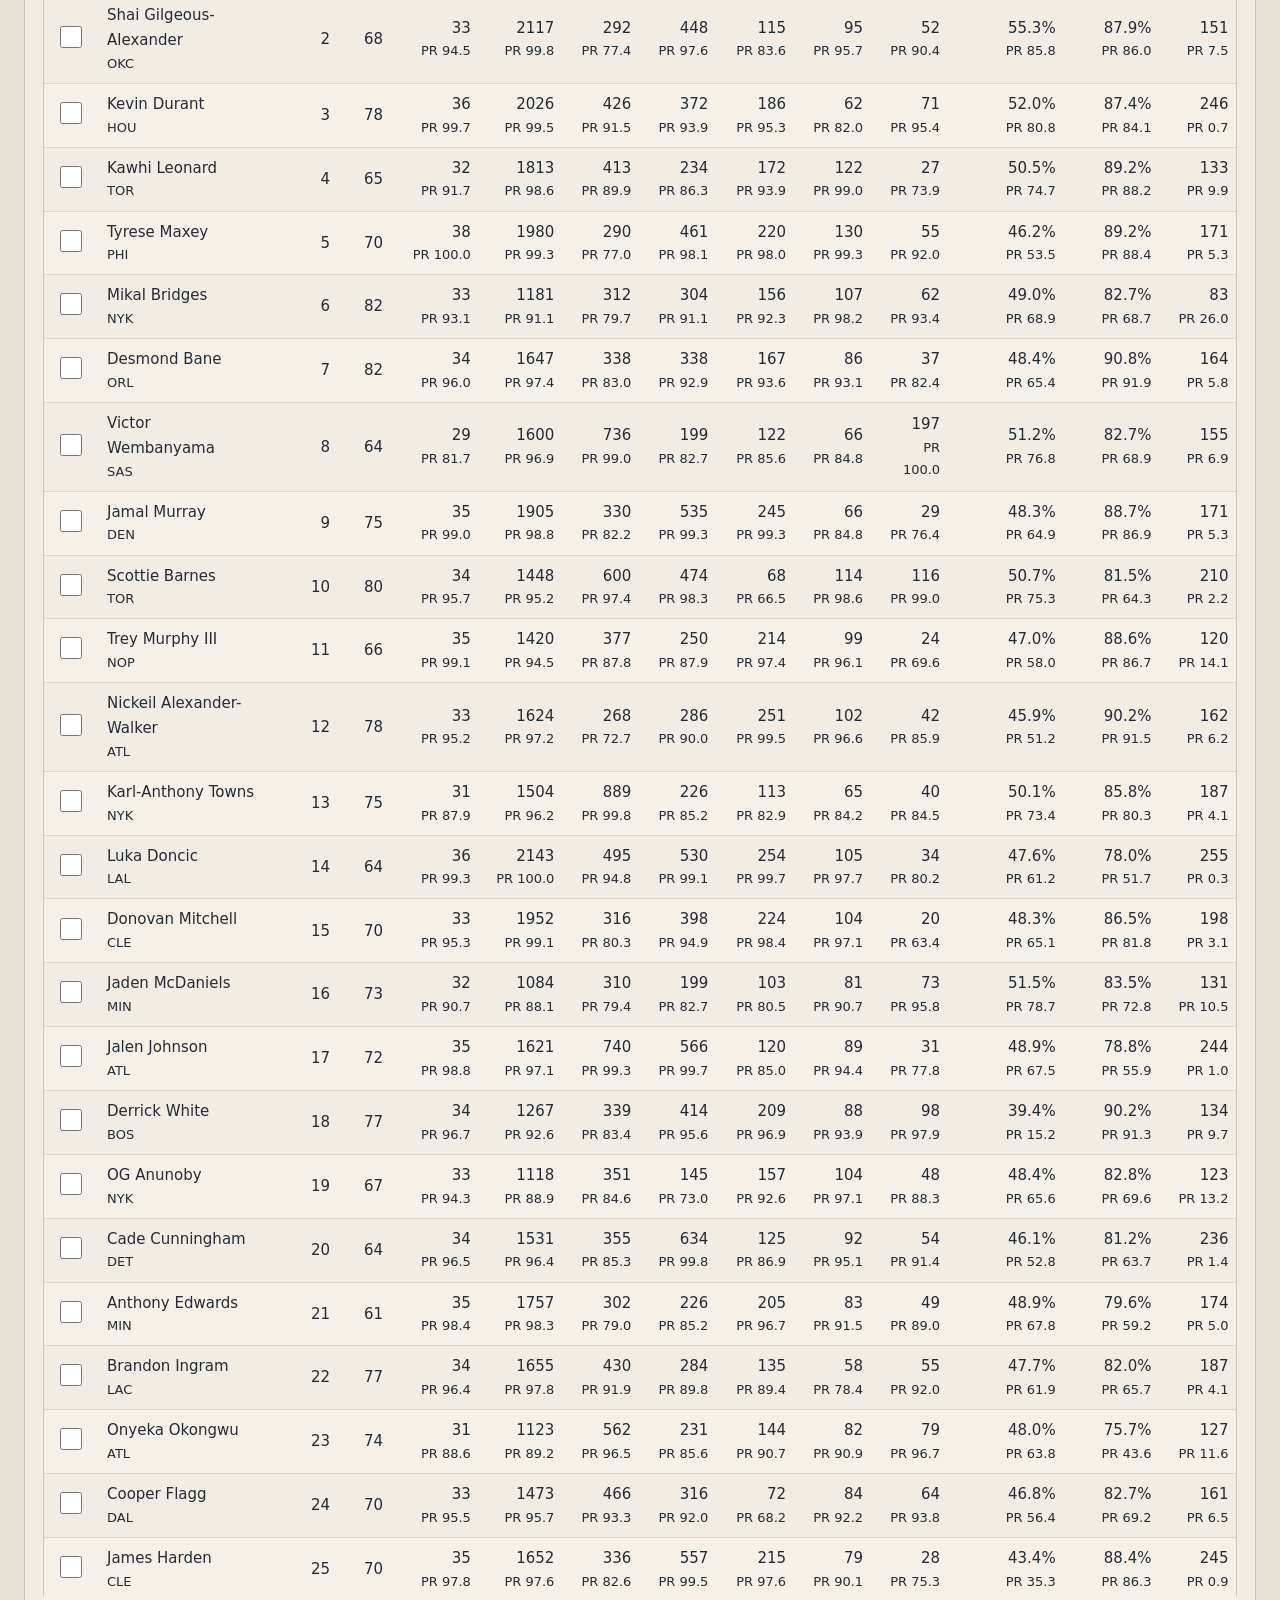
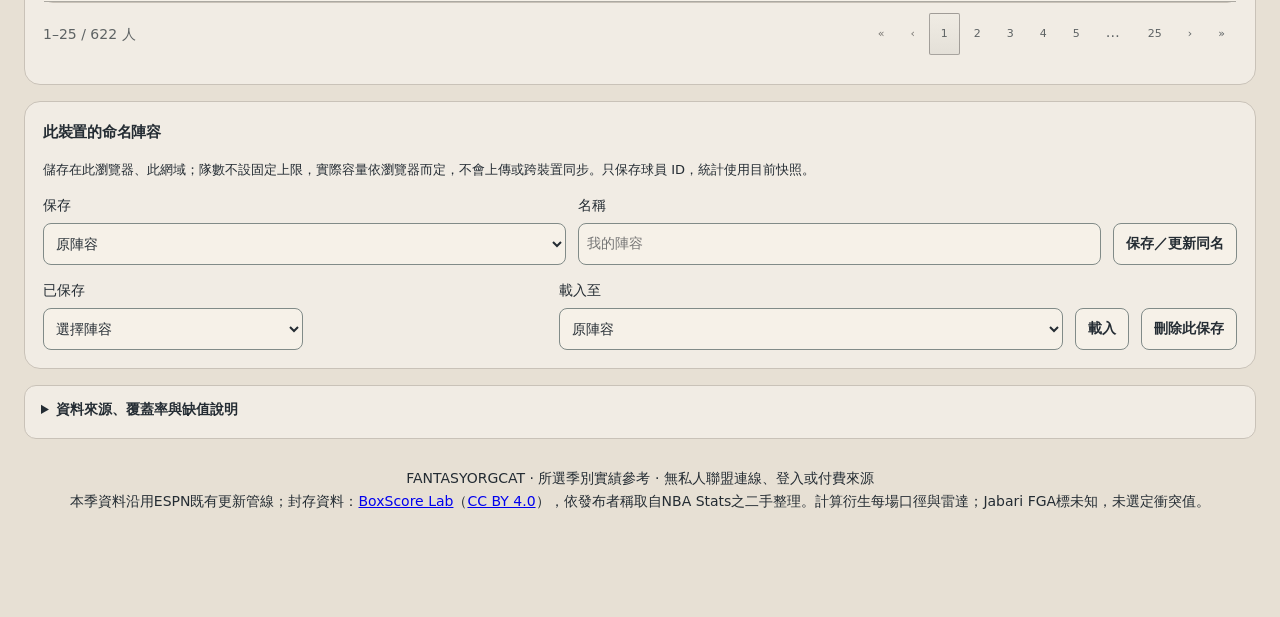
==== commit b2f303e4: "Restore full-width six-team schedules with shared language and time-zone controls" ====
--- a/roto.html
+++ b/roto.html
@@ -8,10 +8,10 @@
 <link rel="stylesheet" type="text/css" href="assets/datatables-2.3.7.min.css" integrity="sha384-iRTWPXZquQySBE9K96fgJXUIrnm8TpdtPAbiCNR+qjpP24qFZw9PHFA91JtWy7Ul">
 <script type="text/javascript" charset="utf8" src="assets/jquery-3.7.1.min.js" integrity="sha384-1H217gwSVyLSIfaLxHbE7dRb3v4mYCKbpQvzx0cegeju1MVsGrX5xXxAvs/HgeFs" defer></script>
 <script type="text/javascript" charset="utf8" src="assets/datatables-2.3.7.min.js" integrity="sha384-Lo2E+ASlyar6zUXt6sPEy5uaDGtDGHXo300rohaW4/AV26JdoLBT9zhcOhV8BtL8" defer></script>
-<script src="roto_data.js" defer></script><script src="roto_core.js" defer></script><script src="roto.js" defer></script>
+<script src="site_ui.js" defer></script><script src="roto_data.js" defer></script><script src="roto_core.js" defer></script><script src="roto.js" defer></script>
 </head>
 <body class="roto-page"><a class="skip-link" href="#player-picker">跳到球員選取</a><main id="main-content" class="container">
-<header class="appbar"><a class="brand home-link" href="index.html"><span class="brand-mark">FC</span><span>FANTASYORGCAT<small>NINE-CATEGORY · ROSTER LAB</small></span></a><nav class="site-nav" aria-label="網站導覽"><a href="index.html">球員與賽程</a><a href="roto.html" aria-current="page">九項配隊</a></nav></header>
+<header class="appbar"><a class="brand home-link" href="index.html"><span class="brand-mark">FC</span><span>FANTASYORGCAT<small>NINE-CATEGORY · ROSTER LAB</small></span></a><div class="site-preferences" data-site-preferences></div><nav class="site-nav" aria-label="網站導覽"><a href="index.html">球員與賽程</a><a href="roto.html" aria-current="page">九項配隊</a></nav></header>
 <section class="hero"><div><div class="eyebrow">ROSTER LAB</div><h1>九項配隊分析</h1><p id="period-label">所選季別例行賽實績 · 比較陣容體質與換人產效</p></div><div class="hero-meta"><strong>H2H · ROTO</strong><span id="snapshot-label"></span></div></section>
 <nav class="section-nav" aria-label="配隊工作區">
 <button type="button" data-jump="player-picker">選球員 <span id="nav-pick-count">0</span></button><button type="button" data-jump="roster-editors">陣容管理</button><button type="button" data-jump="comparison-overview">看比較</button><button type="button" data-jump="saved-panel">儲存庫</button>
--- a/dashboard.css
+++ b/dashboard.css
@@ -98,3 +98,73 @@
 body.dashboard-page .player-section .dt-scroll-body>table>tbody>tr:nth-child(even)>td:first-child{background:var(--panel)}
 body.dashboard-page .stat-pr,body.dashboard-page .comparison-scroll small{white-space:nowrap}
 @media(max-width:360px){body.dashboard-page .app-status{max-width:none;flex-basis:100%;text-align:left}}
+
+/* Stable data-first workspace. Schedule defaults to 84px (120px × 70%). */
+body.dashboard-page{--table-font:14px;--table-padding:6px;--schedule-width:84px}
+body.dashboard-page :is(.player-section table,.team-section table){font-size:var(--table-font);font-variant-numeric:tabular-nums}
+body.dashboard-page .player-section .dt-scroll :is(th,td){overflow-wrap:normal;white-space:nowrap;padding:var(--table-padding) 8px;box-sizing:border-box}
+body.dashboard-page .player-section .dt-scroll th{font-size:13px;padding:10px 20px 10px 8px}
+body.dashboard-page .player-section .dt-scroll :is(th,td):first-child{white-space:normal;overflow-wrap:anywhere;min-width:0;max-width:none}
+body.dashboard-page .player-section .dt-scroll tbody td:not(:first-child){text-align:right}
+body.dashboard-page .player-section .dt-scroll tbody td:has(.matchup){text-align:left;white-space:normal}
+body.dashboard-page .player-section .dt-scroll td.stat-pr{white-space:nowrap}
+body.dashboard-page .stat-pr,body.dashboard-page .rank-sum{font-size:max(13px,calc(var(--table-font) - 1px));line-height:1.4;font-weight:400;color:var(--muted)}
+body.dashboard-page .rank-sum{display:block;white-space:nowrap}
+body.dashboard-page .rank-value{font-weight:700}
+body.dashboard-page .pick-controls{margin-top:4px}
+body.dashboard-page .pick-controls label{padding:2px 5px;min-height:36px;font-size:13px}
+body.dashboard-page .matchup{width:100%;min-width:0;max-width:none;font-size:13px;padding:4px!important;white-space:normal;overflow-wrap:anywhere}
+body.dashboard-page .matchup small{font-size:12px;line-height:1.35}
+body.dashboard-page .game-time{max-width:none;font-size:12px;line-height:1.4;white-space:normal;overflow-wrap:anywhere}
+body.dashboard-page .team-section .schedule-scroll{width:max-content;max-width:100%}
+body.dashboard-page .team-section :is(th,td){padding:var(--table-padding) 6px;min-width:0!important;white-space:normal}
+body.dashboard-page .team-section th{font-size:12px;white-space:nowrap}
+body.dashboard-page .table-toolbar{display:flex;flex-wrap:wrap;gap:8px 20px;align-items:flex-start;padding:0 0 12px;border-bottom:1px solid var(--line);font-size:14px}
+body.dashboard-page .table-options{min-width:0;max-width:100%;flex:0 1 auto}
+body.dashboard-page .table-options[open]{flex-basis:100%;order:3;padding:12px;background:var(--paper);border:1px solid var(--line);border-radius:10px}
+body.dashboard-page .table-options summary{padding:8px 0;min-height:40px;cursor:pointer;font-weight:650}
+body.dashboard-page .table-options p{font-size:13px;line-height:1.6;margin:8px 0 0}
+body.dashboard-page .table-options button{margin:6px 8px 0 0}
+body.dashboard-page .rank-choices{display:flex;flex-wrap:wrap;gap:4px 10px;margin:8px 0;border:0;padding:0}
+body.dashboard-page .rank-choices legend{font-size:13px;margin-bottom:4px;color:var(--muted)}
+body.dashboard-page :is(.rank-choices label,.schedule-toggle){display:flex;gap:8px;align-items:center;min-height:44px;cursor:pointer}
+body.dashboard-page .rank-choices label{border:1px solid var(--line);border-radius:8px;padding:6px 10px}
+body.dashboard-page .rank-choices label:has(:checked){background:var(--accent-soft);border-color:var(--accent)}
+body.dashboard-page :is(.rank-choices,.schedule-toggle) input{width:20px;height:20px;margin:0;accent-color:var(--accent);flex-shrink:0}
+body.dashboard-page .display-controls{display:flex;flex-wrap:wrap;gap:12px 24px}
+body.dashboard-page .display-controls label{display:grid;grid-template-columns:1fr auto;gap:6px;max-width:100%;width:240px}
+body.dashboard-page .display-controls input{grid-column:1;min-width:0;width:100%;accent-color:var(--accent);min-height:32px}
+body.dashboard-page .display-controls output{grid-column:2;grid-row:2;align-self:center;font-variant-numeric:tabular-nums}
+body.dashboard-page .table-x-scroll{overflow-x:auto;overflow-y:hidden;height:20px;max-width:100%;scrollbar-color:var(--accent) var(--panel)}
+body.dashboard-page .table-x-scroll>div{height:1px}
+body.dashboard-page .table-scroll-hint{display:flex;gap:8px;flex-wrap:wrap;align-items:center;font-size:13px;color:var(--muted);padding:4px 0}
+body.dashboard-page .table-scroll-hint button{font-size:13px;min-height:36px;padding:4px 8px}
+@media(max-width:600px){body.dashboard-page .table-toolbar{gap:4px 16px}body.dashboard-page .display-controls label{width:100%}body.dashboard-page .table-options[open]{padding:10px}body.dashboard-page .table-scroll-hint span{flex-basis:100%}}
+/* Finished fixed desktop grid; narrow screens scroll the same grid. */
+body.dashboard-page .container{max-width:1280px}
+body.dashboard-page .player-section .dt-scroll th:not(:first-child){text-align:right}
+body.dashboard-page .player-section .dt-scroll .pick-controls{display:inline-flex;vertical-align:middle;margin:2px 0 0 8px}
+body.dashboard-page .team-section{width:fit-content;max-width:100%}
+@media(max-width:600px){
+ body.dashboard-page .player-hint,body.dashboard-page .stat-divider{display:none}
+ body.dashboard-page .player-section .dt-layout-row:not(.dt-layout-table){display:flex!important;align-items:center;gap:8px;margin:8px 0}
+ body.dashboard-page .player-section .dt-layout-row:not(.dt-layout-table) .dt-layout-cell{padding:0;flex:0 1 auto}
+ body.dashboard-page .player-section .dt-length{white-space:nowrap}
+ body.dashboard-page .player-section .dt-search{display:flex;align-items:center;gap:6px}
+ body.dashboard-page .player-section .dt-search input{width:140px;margin:0}
+ body.dashboard-page .table-scroll-hint{gap:4px}
+}
+/* Restored full-width schedule, compact games and six complete visible team rows. */
+body.dashboard-page .team-section{width:100%;max-width:100%}
+body.dashboard-page .team-section .schedule-scroll{width:100%;max-width:100%;max-height:none;height:478px}
+body.dashboard-page .team-section tbody tr{height:80px}
+body.dashboard-page .team-section td{height:80px;padding:6px 8px}
+body.dashboard-page .team-section .matchup{width:100%;min-width:64px;max-width:120px;margin:auto;line-height:1.2!important}
+body.dashboard-page .team-section .game-time{white-space:nowrap;text-align:center;line-height:1.25;margin-top:3px;font-size:13px}
+body.dashboard-page .schedule-zone-note{margin:-6px 0 12px;font-size:13px;color:var(--muted)}
+.site-preferences{display:flex;align-items:center;gap:8px;font-size:13px}
+.site-preferences label{display:flex;align-items:center;gap:6px}
+.site-preferences :is(select,button){font:inherit;color:var(--ink);min-height:38px;padding:6px 9px;background:var(--paper);border:1px solid var(--control-line);border-radius:8px}
+.site-preferences button{font-weight:650;white-space:nowrap}
+.site-preferences small{font-size:12px;max-width:200px}
+@media(max-width:600px){.site-preferences{flex-wrap:wrap;gap:8px;width:100%}.site-preferences :is(select,button){min-height:44px}.site-preferences label{flex:1}.site-preferences select{flex:1;min-width:0}body.dashboard-page .app-status{margin-left:auto}}
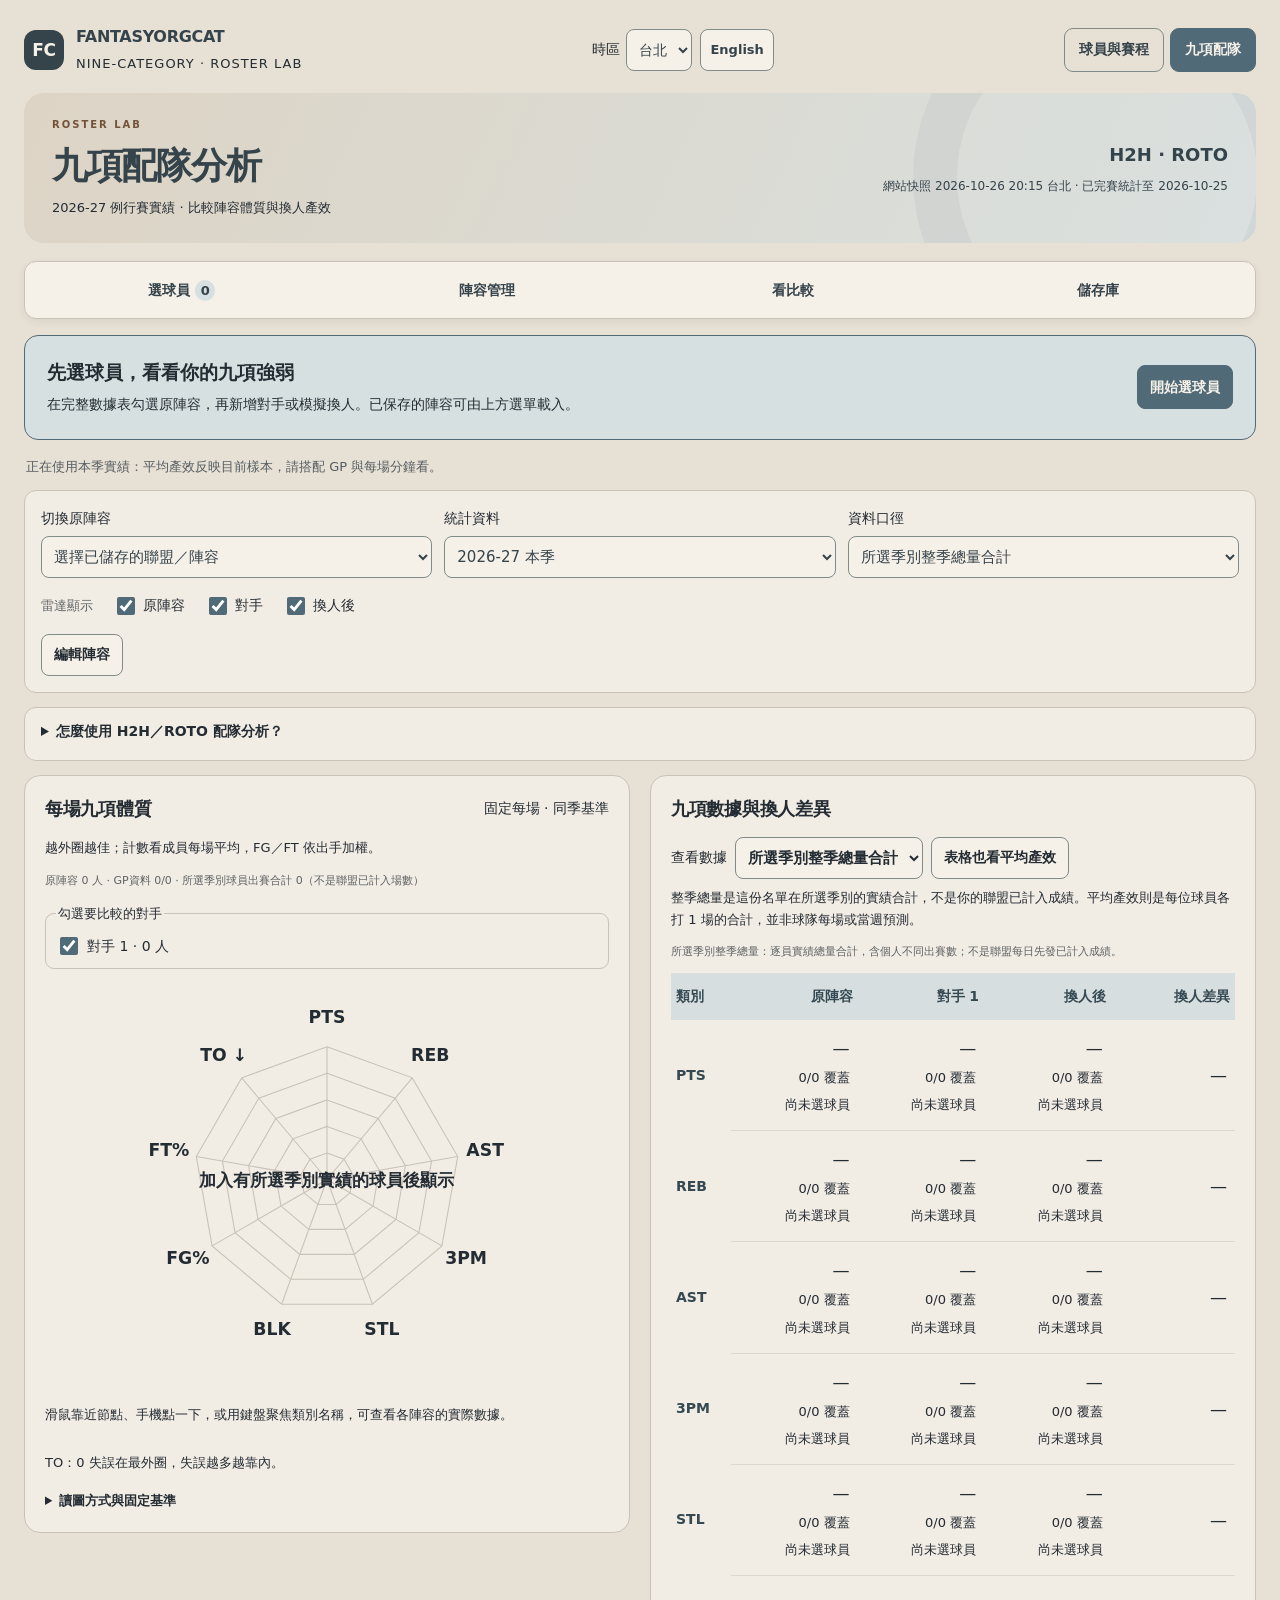
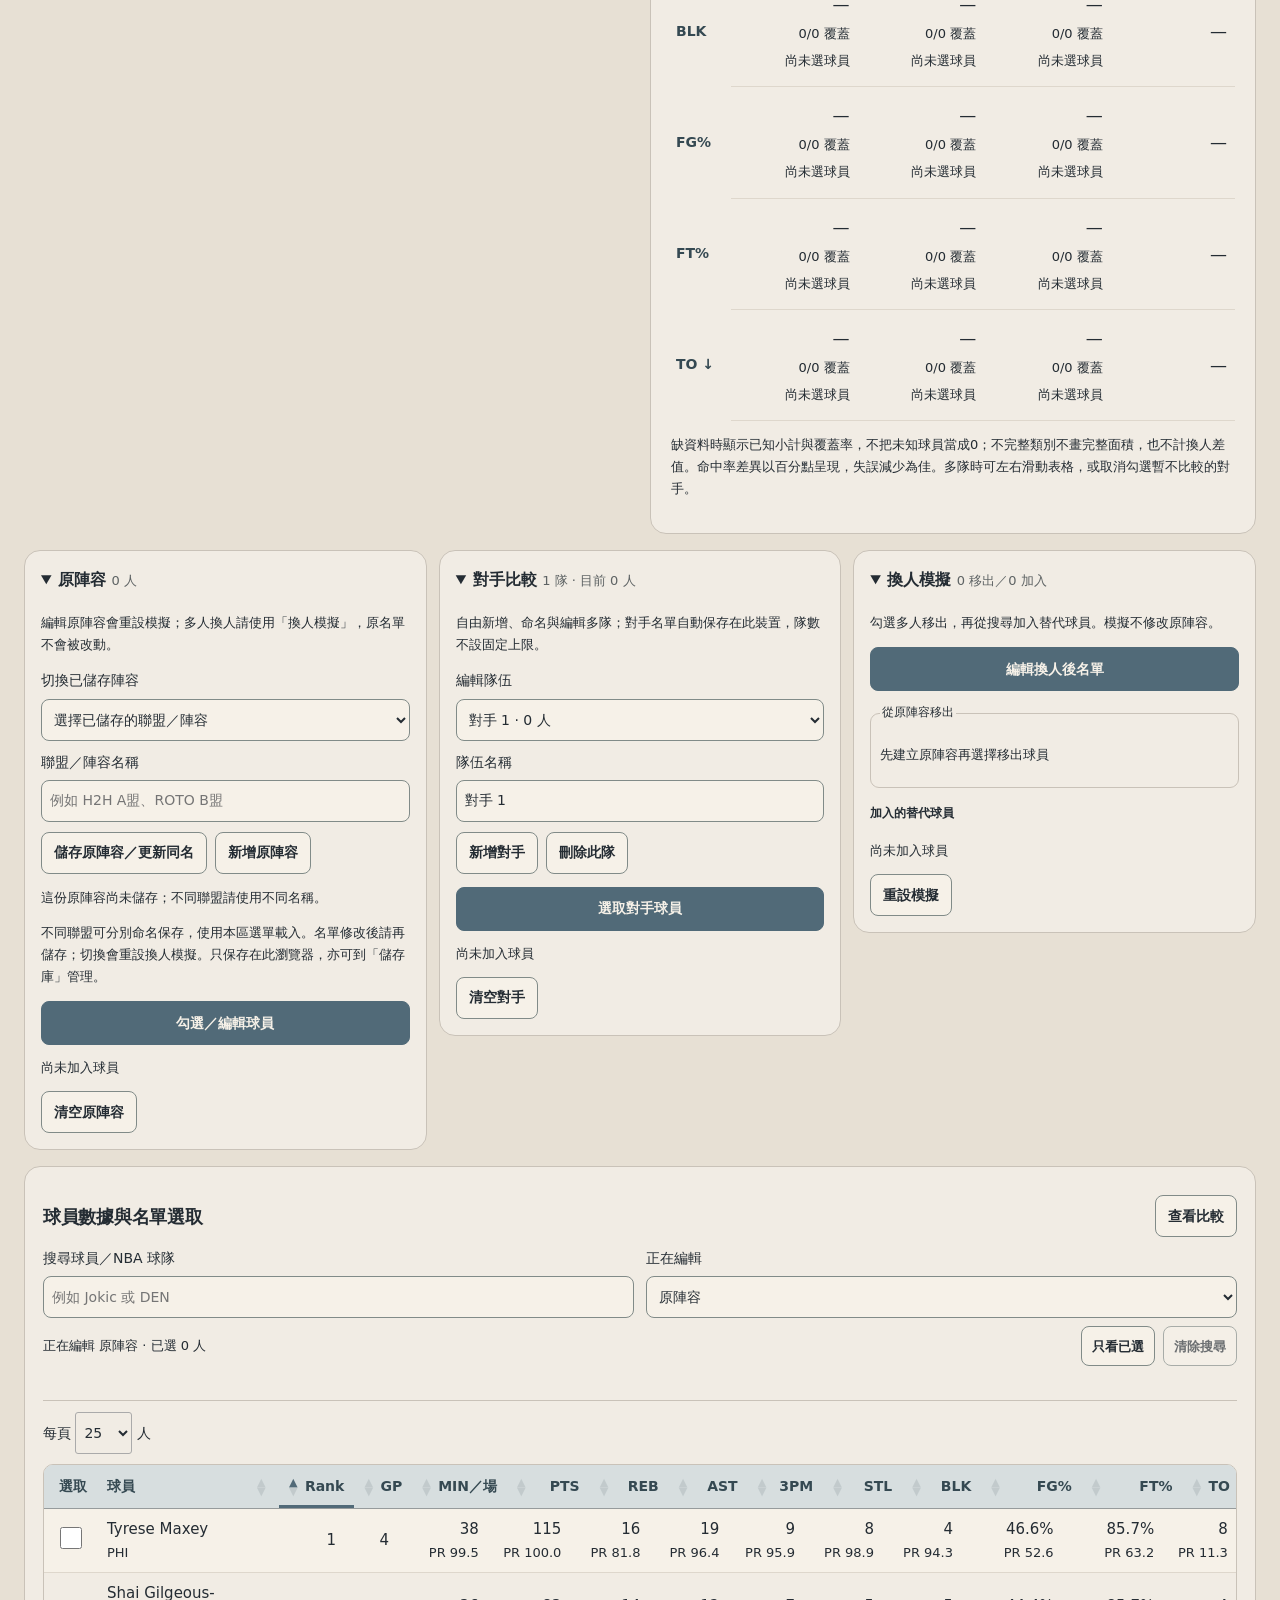
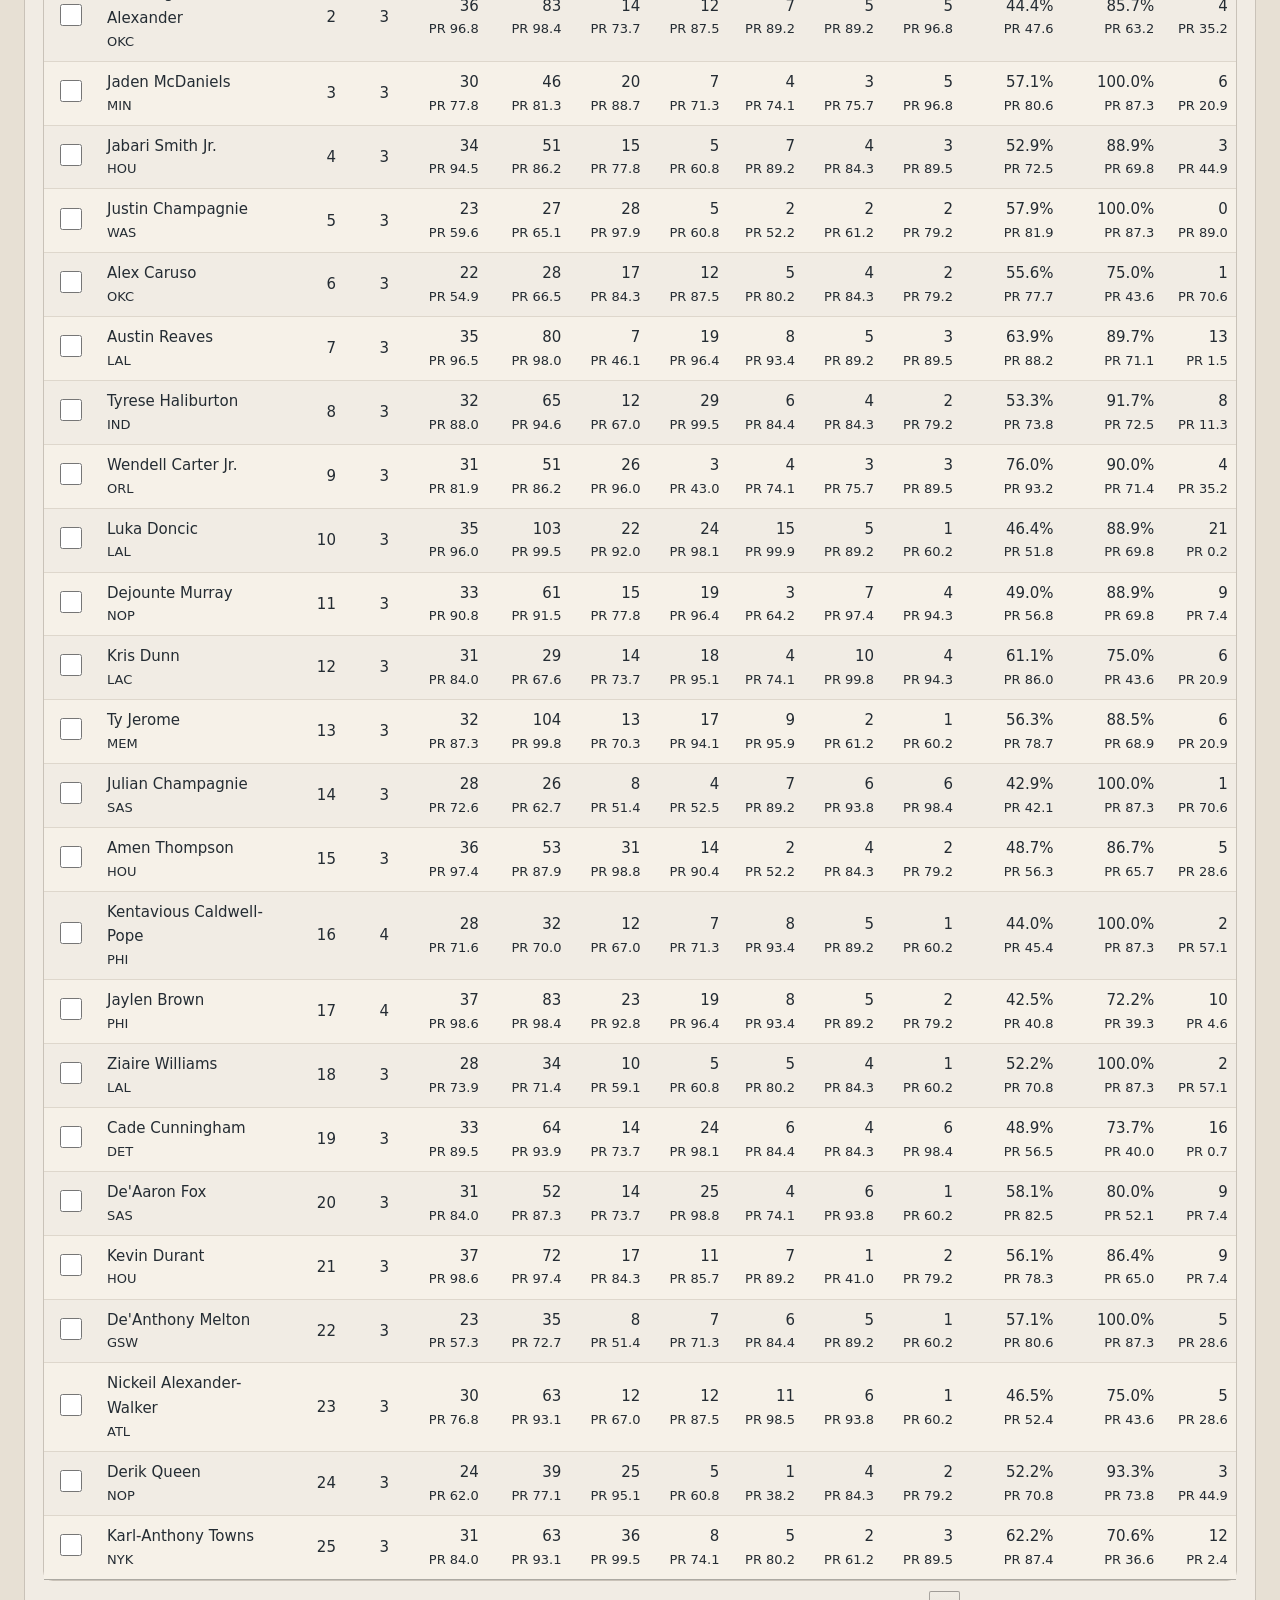
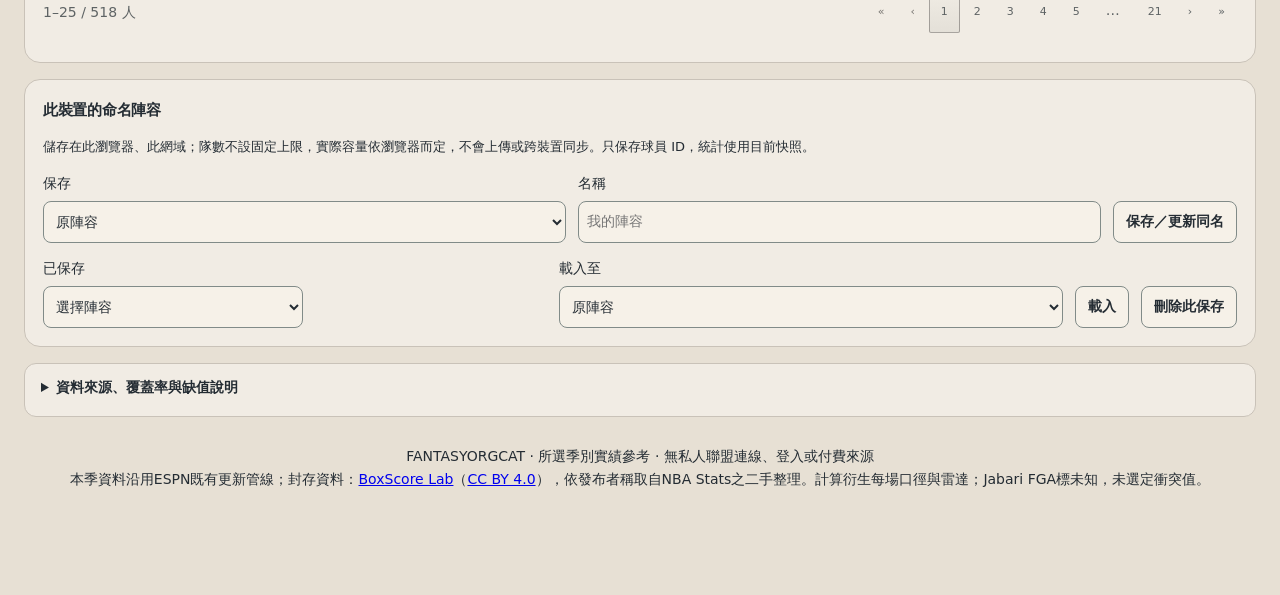
==== commit 195dbb5b: "Make daily ESPN updates tolerant and defer homepage tables Isolate malformed source records with dia" ====
--- a/roto.html
+++ b/roto.html
@@ -8,7 +8,8 @@
 <link rel="stylesheet" type="text/css" href="assets/datatables-2.3.7.min.css" integrity="sha384-iRTWPXZquQySBE9K96fgJXUIrnm8TpdtPAbiCNR+qjpP24qFZw9PHFA91JtWy7Ul">
 <script type="text/javascript" charset="utf8" src="assets/jquery-3.7.1.min.js" integrity="sha384-1H217gwSVyLSIfaLxHbE7dRb3v4mYCKbpQvzx0cegeju1MVsGrX5xXxAvs/HgeFs" defer></script>
 <script type="text/javascript" charset="utf8" src="assets/datatables-2.3.7.min.js" integrity="sha384-Lo2E+ASlyar6zUXt6sPEy5uaDGtDGHXo300rohaW4/AV26JdoLBT9zhcOhV8BtL8" defer></script>
-<script src="site_ui.js" defer></script><script src="roto_data.js" defer></script><script src="roto_core.js" defer></script><script src="roto.js" defer></script>
+<script src="site_ui.js" defer></script><script src="roto_data.js" defer></script><script src="data_codec.js" defer></script>
+<script src="roto_core.js" defer></script><script src="roto.js" defer></script>
 </head>
 <body class="roto-page"><a class="skip-link" href="#player-picker">跳到球員選取</a><main id="main-content" class="container">
 <header class="appbar"><a class="brand home-link" href="index.html"><span class="brand-mark">FC</span><span>FANTASYORGCAT<small>NINE-CATEGORY · ROSTER LAB</small></span></a><div class="site-preferences" data-site-preferences></div><nav class="site-nav" aria-label="網站導覽"><a href="index.html">球員與賽程</a><a href="roto.html" aria-current="page">九項配隊</a></nav></header>
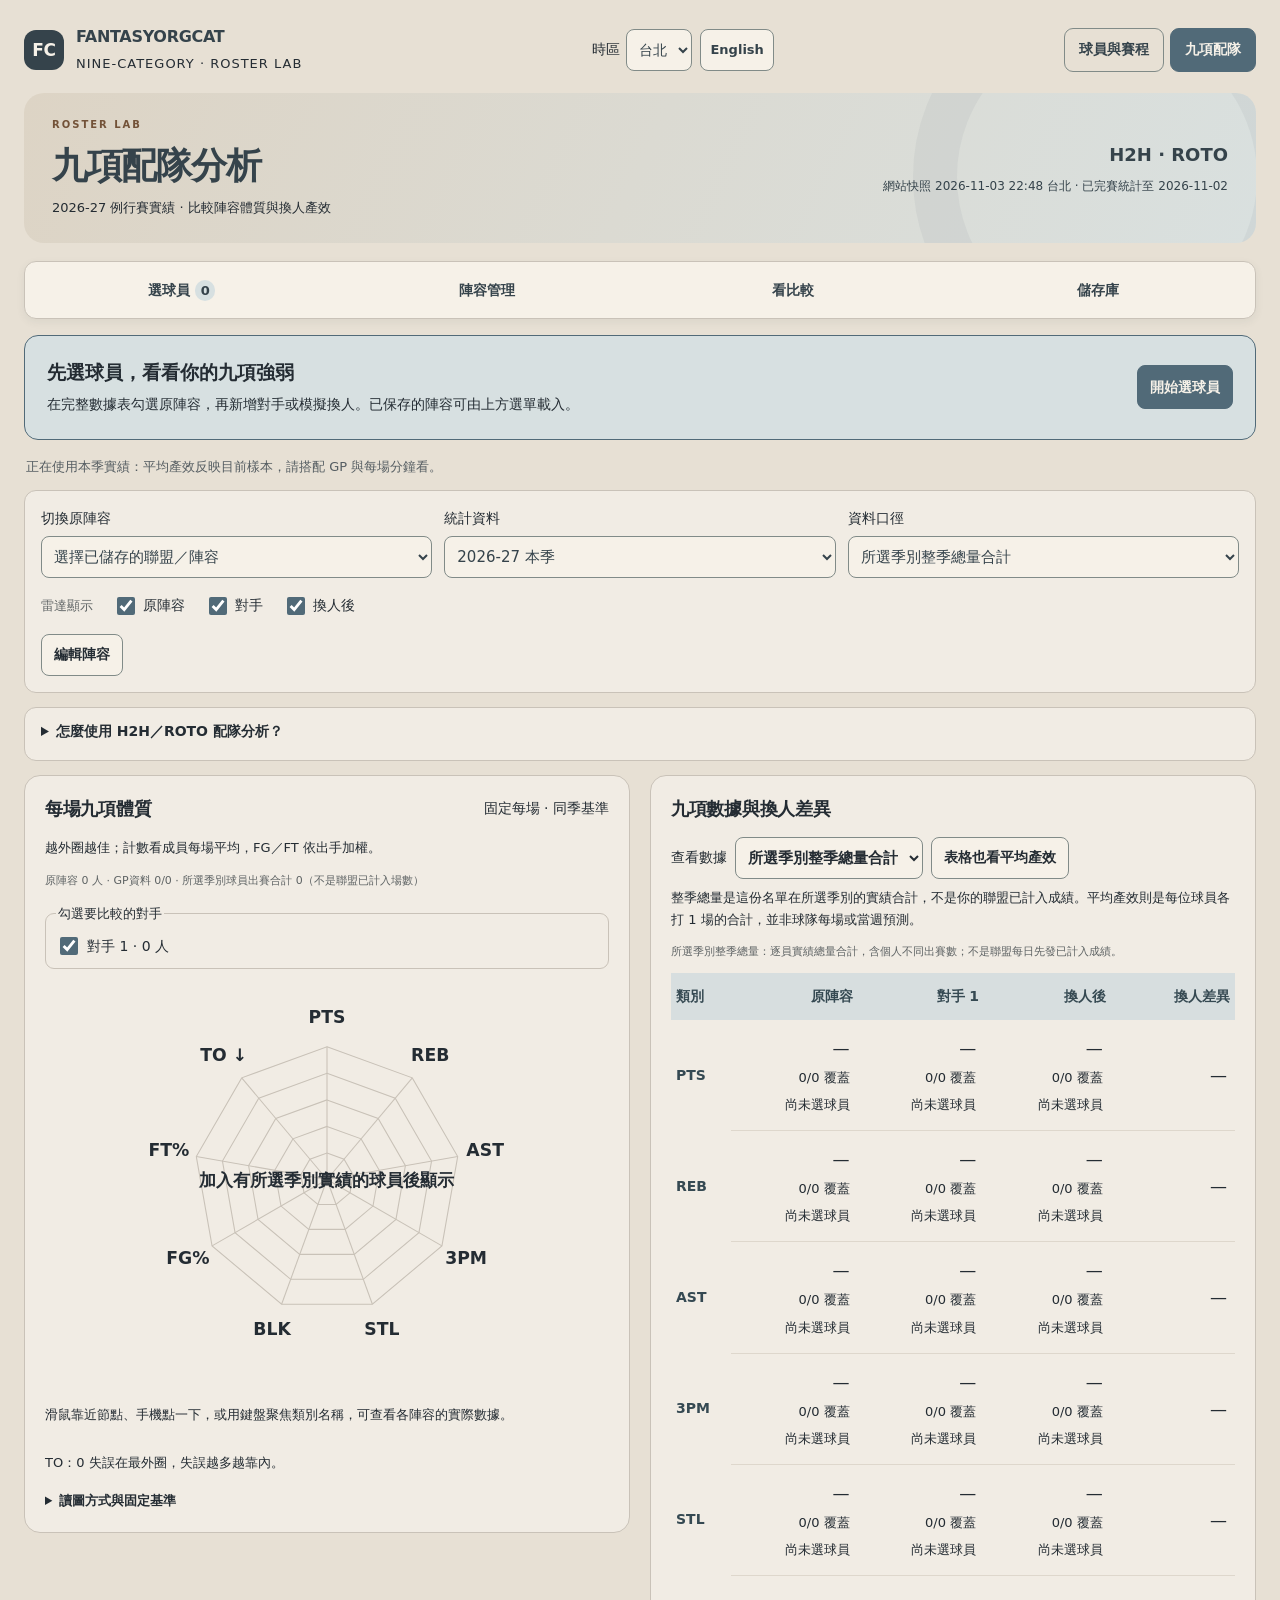
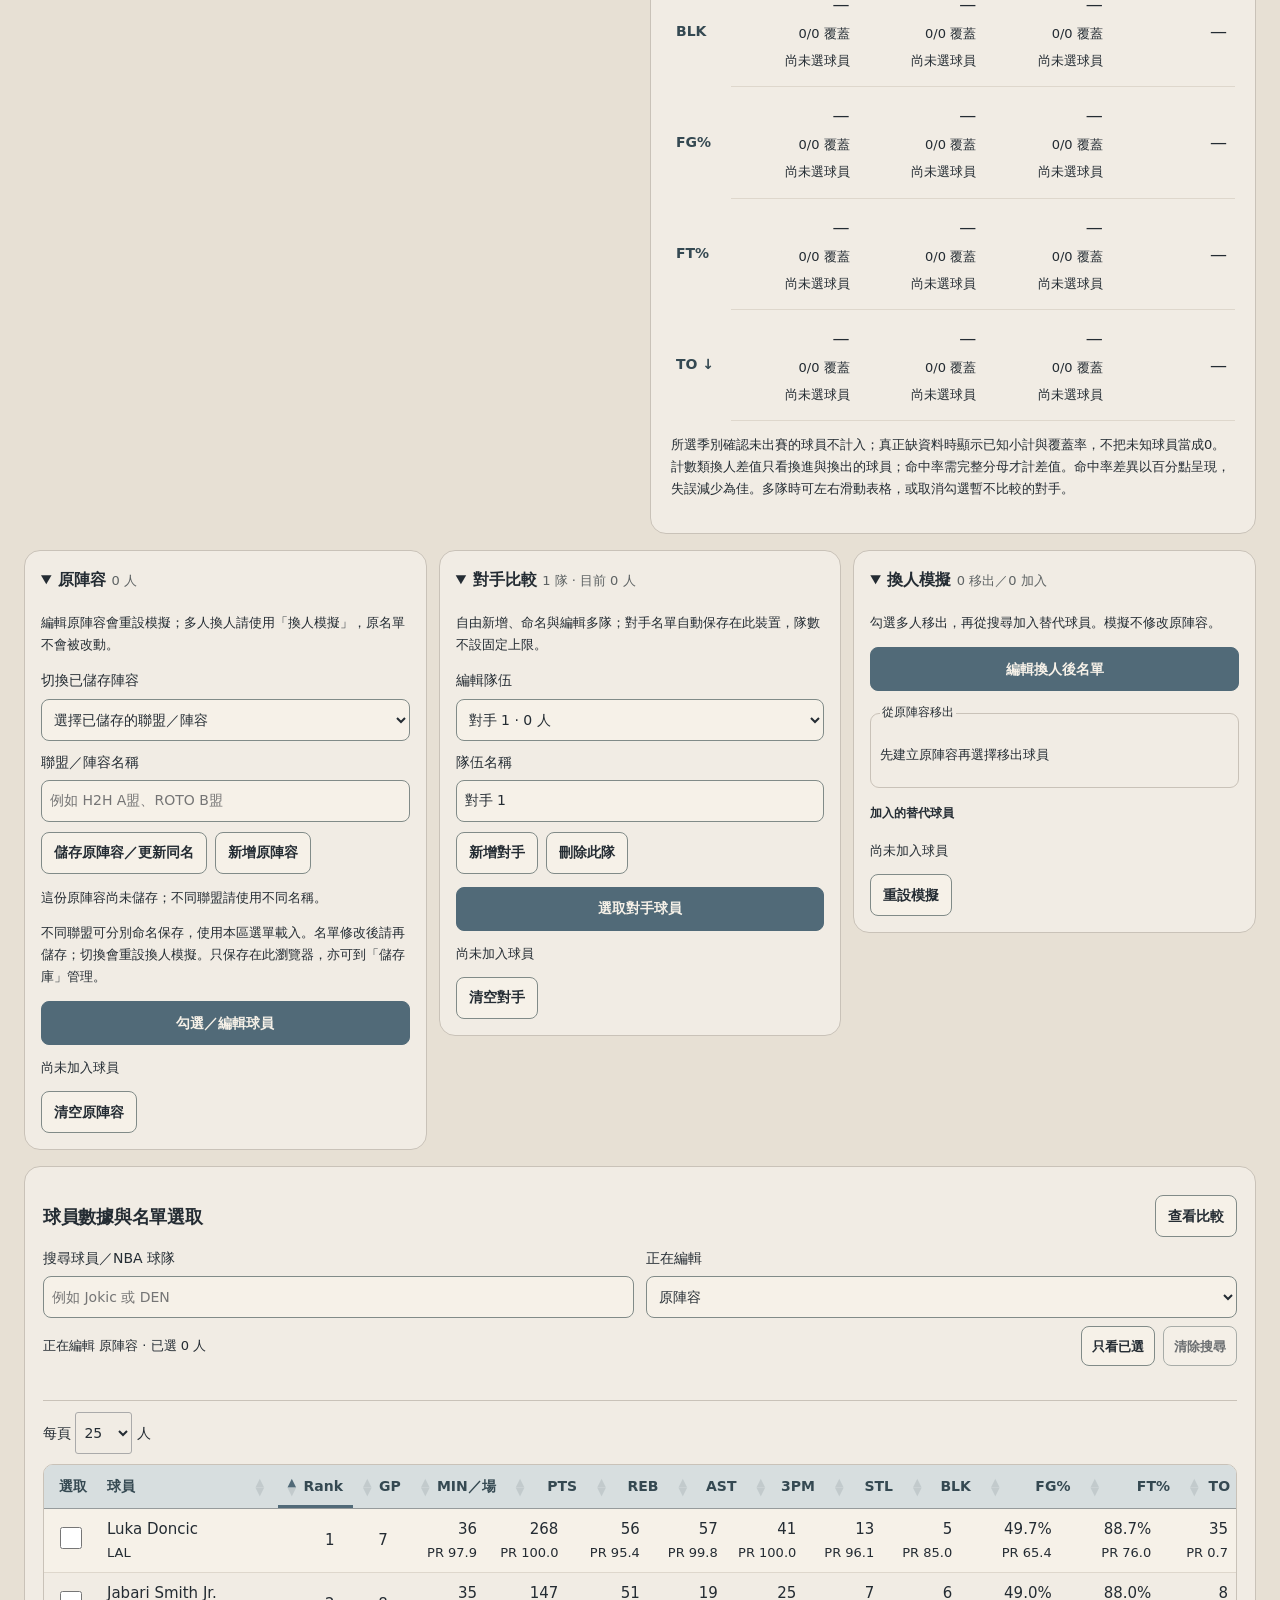
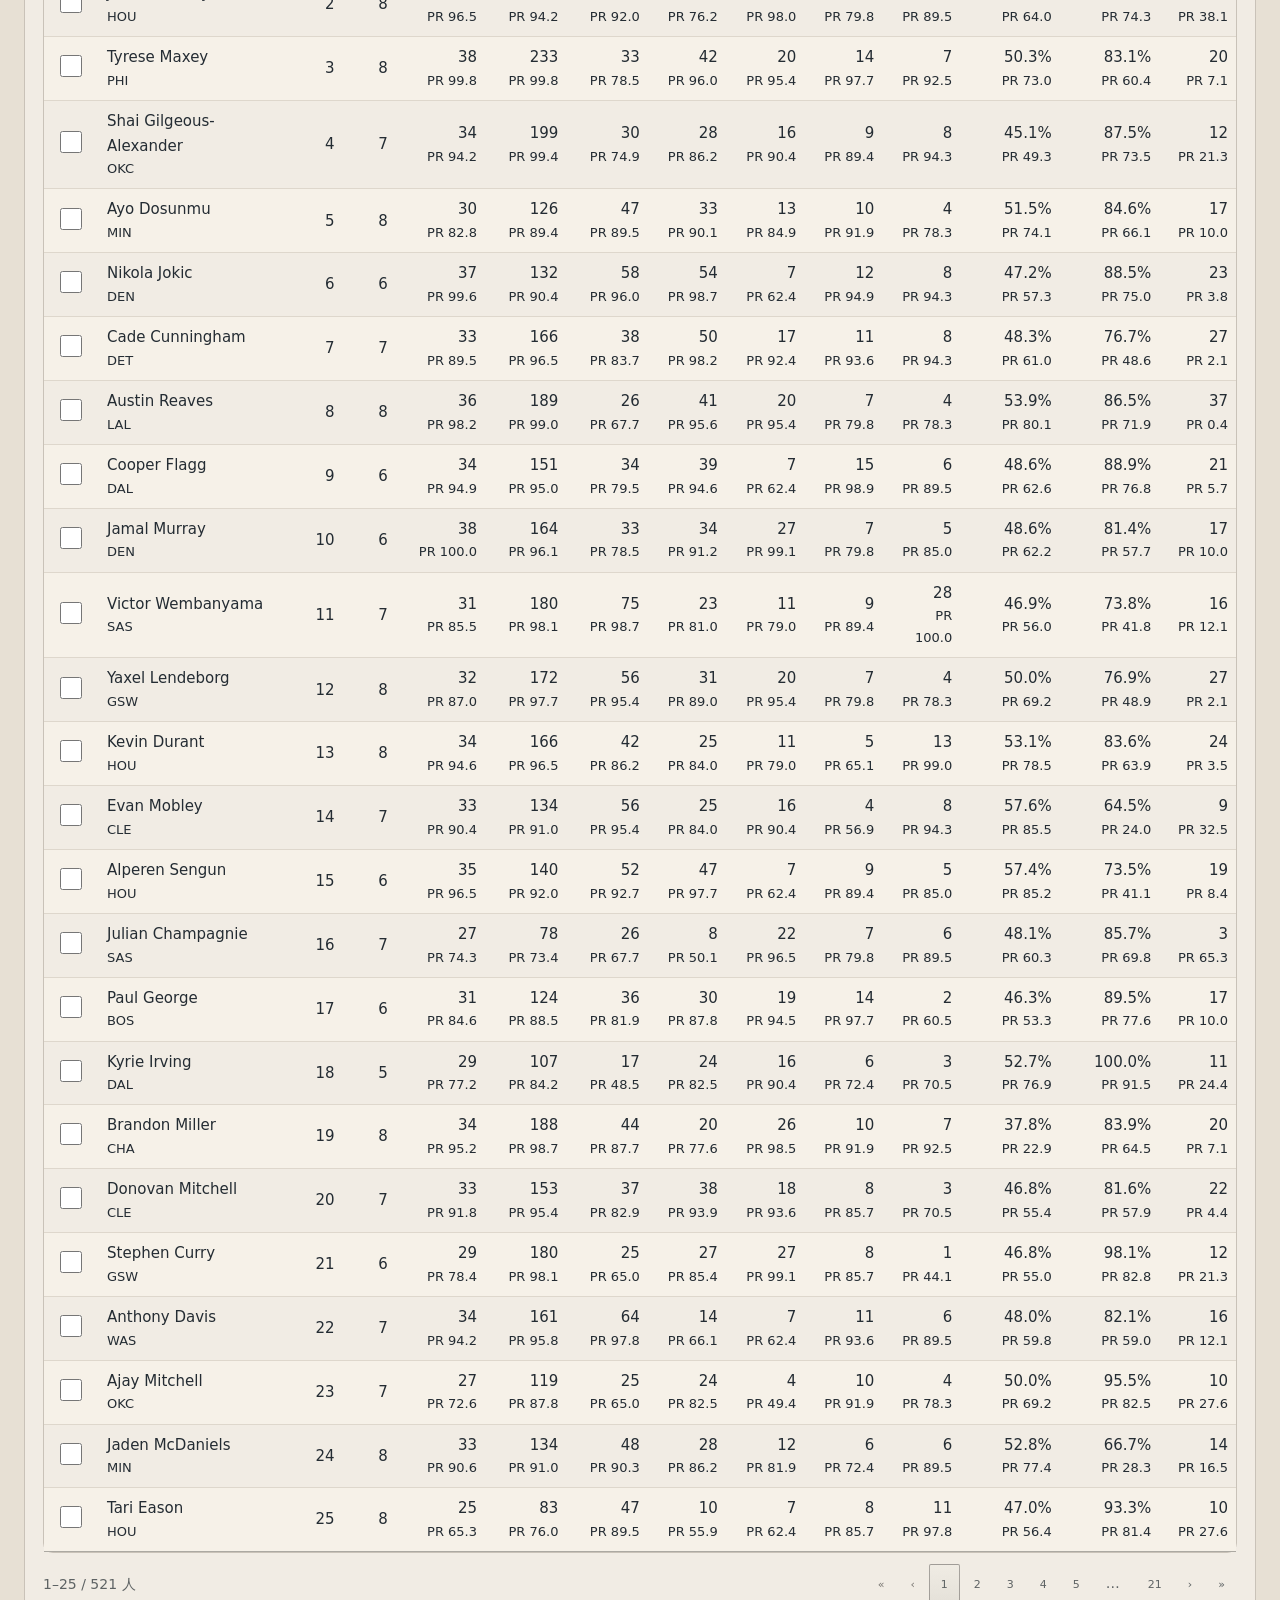
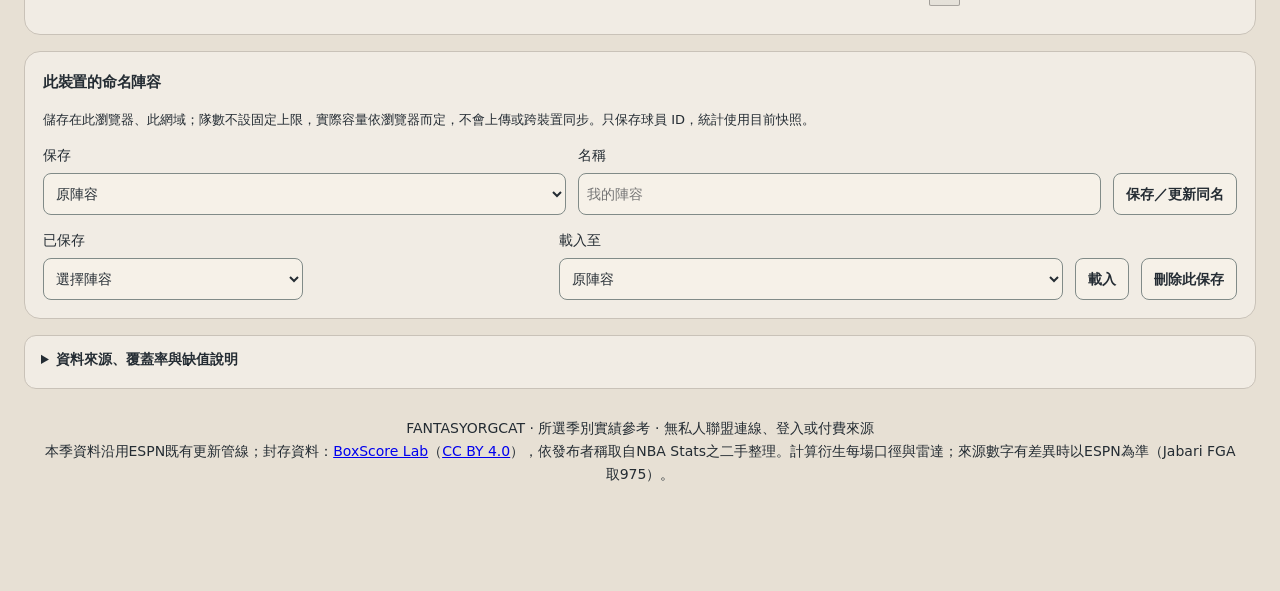
==== commit 9d8364c7: "Exclude confirmed non-appearances from ROTO comparisons; resolve source conflicts with ESPN - Roster" ====
--- a/roto.html
+++ b/roto.html
@@ -24,7 +24,7 @@
 
 <details class="analysis-guide"><summary>怎麼使用 H2H／ROTO 配隊分析？</summary><p>先用每場產效看陣容強弱，再看換人會補強哪項、犧牲哪項。雷達固定使用每場資料，下方表格可另看整季總量。</p><div class="format-guides"><details><summary>H2H 類別制：看體質，再看當週先發場次</summary><p>平均產效適合找想贏的類別與換人方向。判斷當週勝負，還要依每位球員可排進每日先發的場次累計；FG／FT 必須先累計命中與出手再計算。本頁尚未計算當週先發、賽程與傷停影響。</p></details><details><summary>ROTO 補強目標：追得到的名次、守得住的分數</summary><p>先找「距上一名很近」或「領先下一名很少」的類別，再用換人平均產效評估補強與代價；若聯盟有場次上限，也要看剩餘可計入的先發場數。</p><p>需要同一時間點的全聯盟各隊累計、FGM／FGA／FTM／FTA，以及剩餘先發場次假設，才能估算分數。本頁尚未提供聯盟名次與 ROTO 積分估算。</p></details></div></details>
 <div id="comparison-overview" class="roto-overview" tabindex="-1"><section class="radar-card"><div class="player-heading"><h3>每場九項體質</h3><span>固定每場 · 同季基準</span></div><p>越外圈越佳；計數看成員每場平均，FG／FT 依出手加權。</p><p id="coverage"></p><fieldset class="opponent-layers"><legend>勾選要比較的對手</legend><div id="opponent-layers"></div></fieldset><div id="radar-plot" class="radar-plot"><svg id="radar" viewBox="0 0 460 380" role="group" aria-labelledby="radar-title radar-description"><title id="radar-title">陣容每場九項標準化雷達</title><desc id="radar-description">未知類別留白，不用零填補；實際數據見下方比較表。</desc></svg><div id="radar-tooltip" class="radar-tooltip" role="tooltip" aria-live="polite" hidden></div></div><p>滑鼠靠近節點、手機點一下，或用鍵盤聚焦類別名稱，可查看各陣容的實際數據。</p><div id="legend" class="radar-legend"></div><p id="to-scale-note">TO：0 失誤在最外圈，失誤越多越靠內。</p><details class="basis"><summary>讀圖方式與固定基準</summary><p id="basis-label"></p><p>其他八軸為 50 + 15 × 標準差距，截在 0–100。TO 以 0 失誤對應最外圈 100，同季來源每場平均對應 50，失誤越多持續往內；尺度為 100 ÷（1 + 陣容成員每場平均 TO ÷ 同季來源每場平均 TO）。計數類別先將每位球員總量除以個人 GP，再取陣容成員平均，對照同季完整來源的每場基準。FG／FT 將每位球員命中與出手各除以個人 GP，再合計命中 ÷ 合計出手，不平均球員百分比。基準不隨表格單位、你選的隊伍或換人而改動。</p><p>缺資料時僅顯示已知成員，標為「已知部分」，不當成完整隊伍。這是固定所選季別實績參考尺度，並非球員百分位、真正聯盟 ROTO 積分或預測。人數不等、分鐘與出賽樣本不同時，請一併看表格及覆蓋率。</p></details></section>
-<section class="differences-card"><div class="player-heading"><h3>九項數據與換人差異</h3></div><div class="table-mode"><label>查看數據 <select id="table-mode"><option value="totals">所選季別整季總量合計</option><option value="perGame">每人 1 場合計</option></select></label><button id="compare-efficiency" class="btn-stat">表格也看平均產效</button><p>整季總量是這份名單在所選季別的實績合計，不是你的聯盟已計入成績。平均產效則是每位球員各打 1 場的合計，並非球隊每場或當週預測。</p></div><p id="unit-note"></p><div class="category-table"><table><thead id="metrics-head"><tr><th scope="col">類別</th><th scope="col">原陣容</th><th scope="col">對手</th><th scope="col">換人後</th><th scope="col">換人差異</th></tr></thead><tbody id="metrics-body"></tbody></table></div><p class="coverage-note">缺資料時顯示已知小計與覆蓋率，不把未知球員當成0；不完整類別不畫完整面積，也不計換人差值。命中率差異以百分點呈現，失誤減少為佳。多隊時可左右滑動表格，或取消勾選暫不比較的對手。</p></section></div>
+<section class="differences-card"><div class="player-heading"><h3>九項數據與換人差異</h3></div><div class="table-mode"><label>查看數據 <select id="table-mode"><option value="totals">所選季別整季總量合計</option><option value="perGame">每人 1 場合計</option></select></label><button id="compare-efficiency" class="btn-stat">表格也看平均產效</button><p>整季總量是這份名單在所選季別的實績合計，不是你的聯盟已計入成績。平均產效則是每位球員各打 1 場的合計，並非球隊每場或當週預測。</p></div><p id="unit-note"></p><div class="category-table"><table><thead id="metrics-head"><tr><th scope="col">類別</th><th scope="col">原陣容</th><th scope="col">對手</th><th scope="col">換人後</th><th scope="col">換人差異</th></tr></thead><tbody id="metrics-body"></tbody></table></div><p class="coverage-note">所選季別確認未出賽的球員不計入；真正缺資料時顯示已知小計與覆蓋率，不把未知球員當成0。計數類換人差值只看換進與換出的球員；命中率需完整分母才計差值。命中率差異以百分點呈現，失誤減少為佳。多隊時可左右滑動表格，或取消勾選暫不比較的對手。</p></section></div>
 <div id="roster-editors" class="roster-editors" tabindex="-1">
 <details id="base-editor" class="editor" open><summary>原陣容 <span id="base-count"></span></summary><p>編輯原陣容會重設模擬；多人換人請使用「換人模擬」，原名單不會被改動。</p><div class="base-save-controls"><label>切換已儲存陣容 <select id="base-roster-select-inline"><option value="">選擇已儲存的聯盟／陣容</option></select></label><label>聯盟／陣容名稱 <input id="base-roster-name" maxlength="80" placeholder="例如 H2H A盟、ROTO B盟"></label><div><button id="save-base-roster" class="btn-stat">儲存原陣容／更新同名</button><button id="new-base-roster" class="btn-stat">新增原陣容</button></div></div><p id="base-save-status" role="status"></p><p id="base-storage-warning" role="status" hidden></p><p>不同聯盟可分別命名保存，使用本區選單載入。名單修改後請再儲存；切換會重設換人模擬。只保存在此瀏覽器，亦可到「儲存庫」管理。</p><button type="button" class="btn-stat primary-action" data-pick-target="base">勾選／編輯球員</button><div id="base-list" class="roster-list"></div><button id="clear-base" class="btn-stat">清空原陣容</button></details>
 <details id="opponent-editor" class="editor" open><summary>對手比較 <span id="opponent-count"></span></summary><p>自由新增、命名與編輯多隊；對手名單自動保存在此裝置，隊數不設固定上限。</p><div class="opponent-controls"><label>編輯隊伍 <select id="active-opponent"></select></label><label>隊伍名稱 <input id="opponent-name" maxlength="80"></label><div><button id="add-opponent" class="btn-stat">新增對手</button><button id="delete-opponent" class="btn-stat">刪除此隊</button></div></div><p id="opponents-status" role="status"></p><button type="button" class="btn-stat primary-action" data-pick-target="opponent">選取對手球員</button><div id="opponent-list" class="roster-list"></div><button id="clear-opponent" class="btn-stat">清空對手</button></details>
@@ -33,5 +33,5 @@
 <section id="player-picker" class="player-section search-panel" tabindex="-1"><div class="picker-controls"><div class="player-heading"><h3>球員數據與名單選取</h3><button id="view-roto-comparison" class="btn-stat">查看比較</button></div><div class="search-controls"><label>搜尋球員／NBA 球隊 <input type="search" id="player-search" placeholder="例如 Jokic 或 DEN" autocomplete="off"></label><label>正在編輯 <select id="add-target"><option value="base">原陣容</option><option value="opponent">對手</option><option value="incoming">換人後名單</option></select></label></div><div class="picker-feedback"><p id="search-count"></p><button id="selected-only" type="button" class="btn-stat" aria-pressed="false">只看已選</button><button id="clear-search" type="button" class="btn-stat">清除搜尋</button></div><p id="picker-feedback" class="picker-message" role="status" aria-live="polite"></p></div><div id="search-results"><table id="roto-player-table"></table></div></section>
 <section id="saved-panel" class="player-section saved-panel" tabindex="-1"><h3>此裝置的命名陣容</h3><p>儲存在此瀏覽器、此網域；隊數不設固定上限，實際容量依瀏覽器而定，不會上傳或跨裝置同步。只保存球員 ID，統計使用目前快照。</p><p id="storage-warning" role="status" hidden></p><div class="save-controls"><label>保存 <select id="save-target"><option value="base">原陣容</option><option value="opponent">對手</option><option value="simulation">換人後</option></select></label><label>名稱 <input id="roster-name" maxlength="80" placeholder="我的陣容"></label><button id="save-roster" class="btn-stat">保存／更新同名</button></div><div class="load-controls"><label>已保存 <select id="saved-rosters"><option value="">選擇陣容</option></select></label><label>載入至 <select id="load-target"><option value="base">原陣容</option><option value="opponent">目前對手</option><option value="new-opponent">新增為對手隊伍</option></select></label><button id="load-roster" class="btn-stat">載入</button><button id="delete-roster" class="btn-stat">刪除此保存</button></div></section>
 <details class="data-notes"><summary>資料來源、覆蓋率與缺值說明</summary><p id="data-warning" class="data-warning" role="status" hidden></p><p>資料缺漏以「—」或已知小計呈現，不補成 0；歷史表現不等於本季預測。雷達尺度與計算方式可在圖表下方展開。</p></details>
-<footer class="footer">FANTASYORGCAT · 所選季別實績參考 · 無私人聯盟連線、登入或付費來源<br>本季資料沿用ESPN既有更新管線；封存資料：<a href="https://www.boxscorelab.com/downloads/2025-26-player-season-totals.csv" target="_blank" rel="noopener">BoxScore Lab</a>（<a href="https://creativecommons.org/licenses/by/4.0/" target="_blank" rel="noopener">CC BY 4.0</a>），依發布者稱取自NBA Stats之二手整理。計算衍生每場口徑與雷達；Jabari FGA標未知，未選定衝突值。</footer>
+<footer class="footer">FANTASYORGCAT · 所選季別實績參考 · 無私人聯盟連線、登入或付費來源<br>本季資料沿用ESPN既有更新管線；封存資料：<a href="https://www.boxscorelab.com/downloads/2025-26-player-season-totals.csv" target="_blank" rel="noopener">BoxScore Lab</a>（<a href="https://creativecommons.org/licenses/by/4.0/" target="_blank" rel="noopener">CC BY 4.0</a>），依發布者稱取自NBA Stats之二手整理。計算衍生每場口徑與雷達；來源數字有差異時以ESPN為準（Jabari FGA取975）。</footer>
 </main></body></html>
